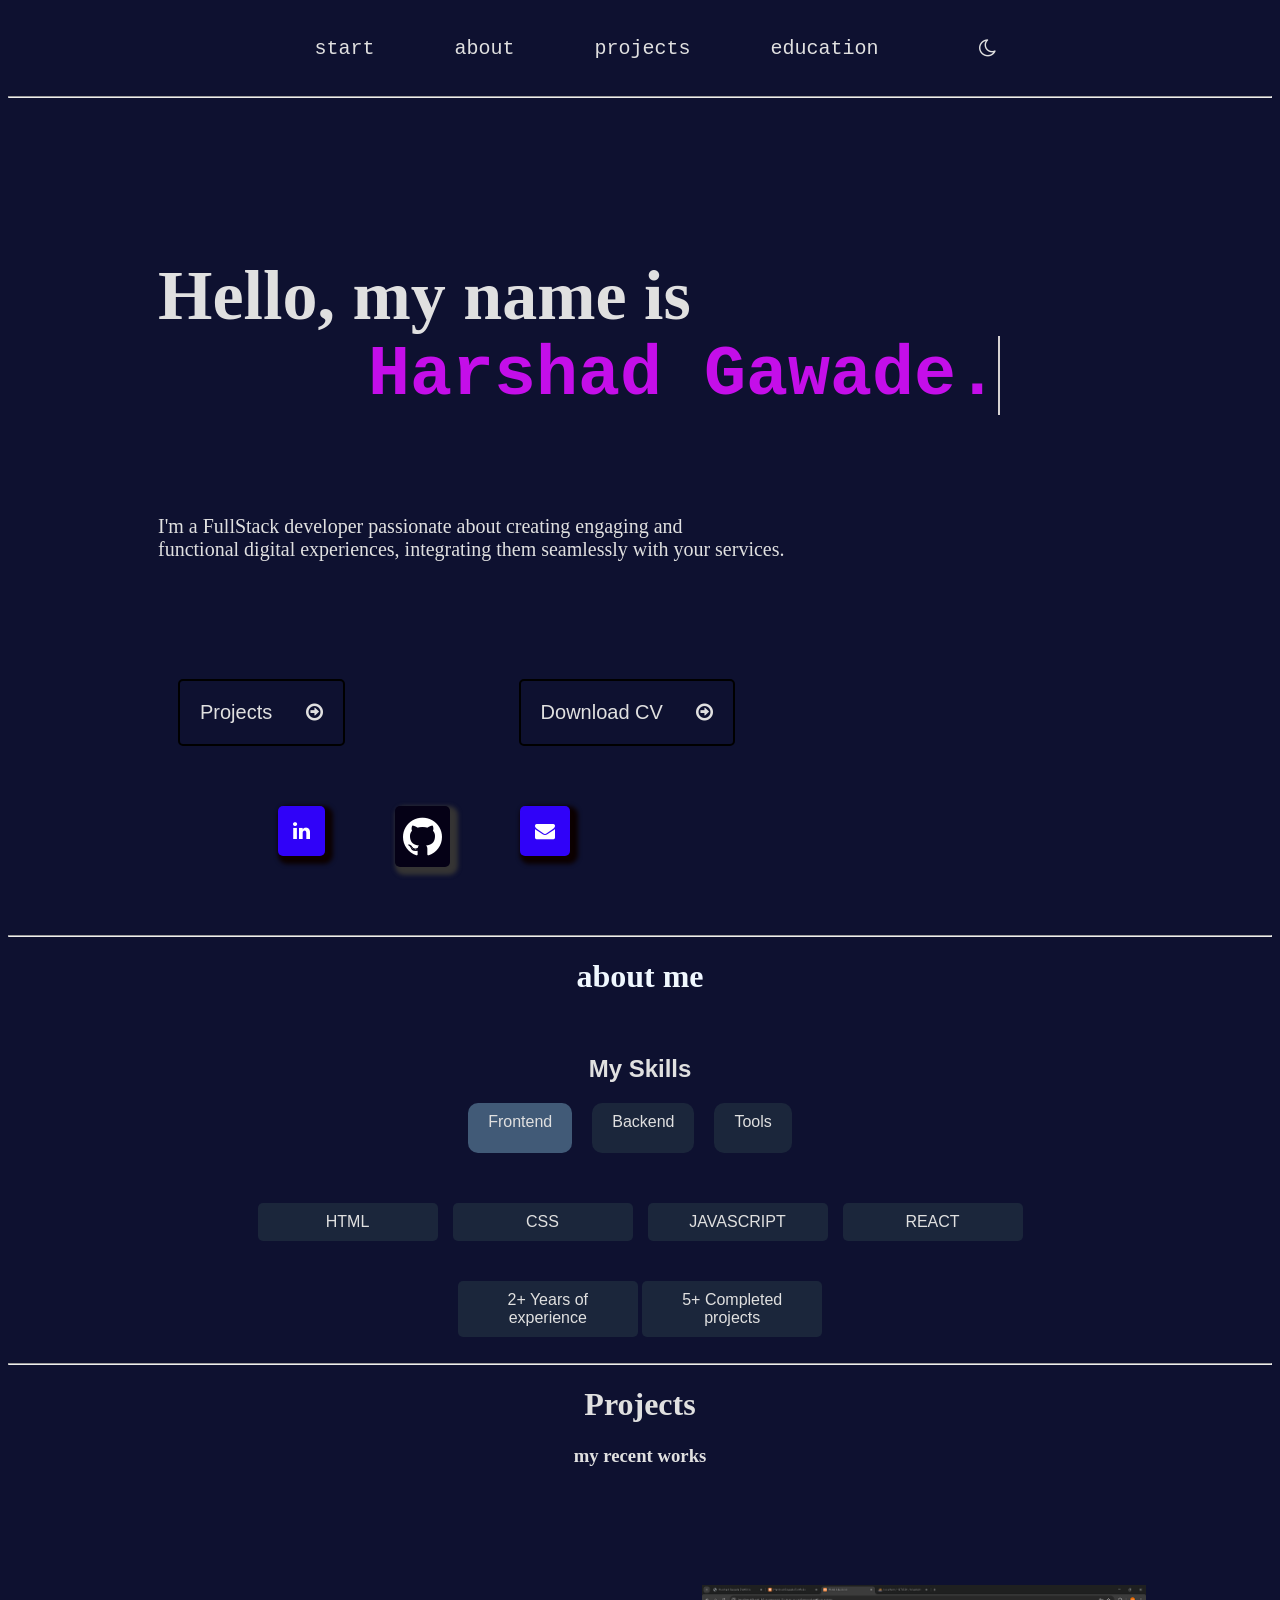
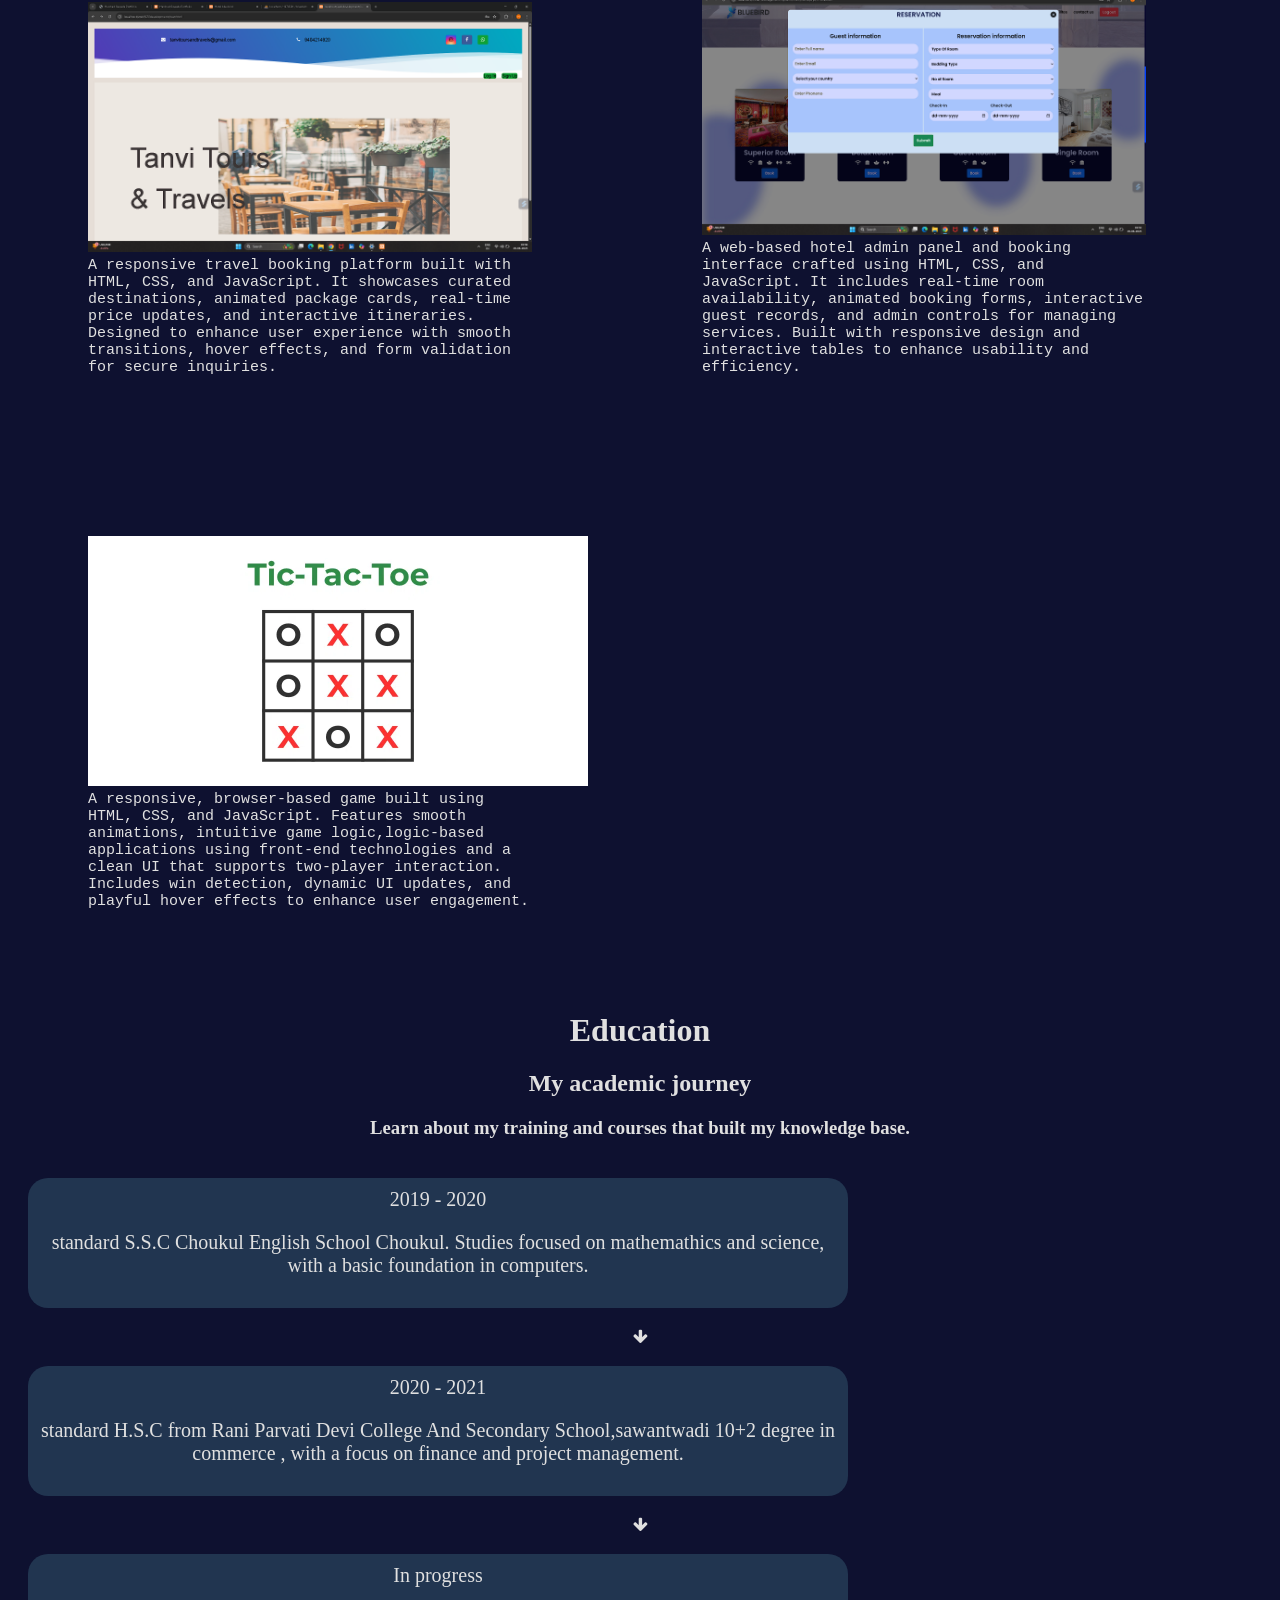
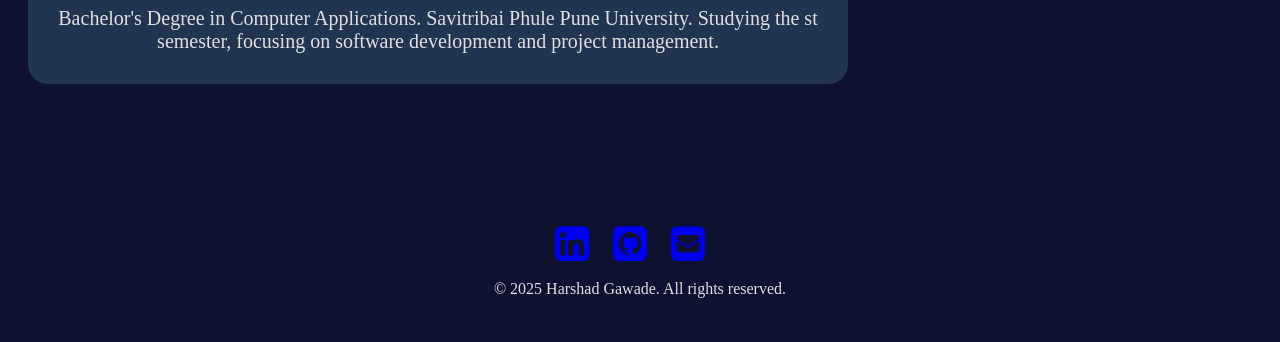
==== index.html @ f227c3db "Update and rename PORT.HTML to index.html" ====
<!DOCTYPE html>
<html lang="en">
<head>
    <meta charset="UTF-8">
    <meta name="viewport" content="width=device-width, initial-scale=1.0">
<link rel="stylesheet" href="PORT.CSS">
<script src="port.js"></script>
<link rel="stylesheet" href="https://maxcdn.bootstrapcdn.com/font-awesome/4.7.0/css/font-awesome.min.css">
<link rel="icon" type="C:\xampp\htdocs\web tech\fevicon.io" sizes="32x32" href="fevicon.io/favicon-32x32.png">
<link rel="icon" type="C:\xampp\htdocs\web tech\fevicon.io" sizes="16x16" href="fevicon.io/favicon-16x16.png">

    <title>Harshad Gawade Portfolio</title>
</head>
<body>
<div class="view">
<div class="block">

<header>
    <input type="button" t name="start" placeholder="start" value="start">
    <input type="button" name="about" placeholder="about" value="about" type="button" class="scroll-btn" value="go to section" onclick="scrollToDiv()">
    <input type="button" name="projects" placeholder="projects" value="projects" class="scroll-btn" onclick="scrollToprojects()">
    <input type="button" name="education" placeholder="education" value="education" value="go to section"class="scroll-btn" onclick="scrollToeducation()">
  <style>
    :root {
      --bg-color: #0e1130;
      --text-color: #e0e0e0;
      --reverse-text-color:#fff;
      --hcolor:#0e1130;
    }

    body {
      background-color: var(--bg-color);
      color: var(--text-color);
      transition: background-color 0.3s, color 0.3s;
    }

    .light-theme {
      
 --bg-color: white;
      --text-color:#daa520;
      --inverse-text-color:0e1130;
    }
  </style>
</head>
<body>
  <button id="theme-toggle" style="background: var(--hcolor);
color: var(--inverse-text-color);border: none;font-size: 20px;padding: 10px;margin-left: 50px;cursor: pointer;"><i class="fa fa-moon-o" aria-hidden="true" ></i></button>

  <script>
    const toggleBtn = document.getElementById('theme-toggle');
    toggleBtn.addEventListener('click', () => {
      document.body.classList.toggle('light-theme');
    });
  </script>
</body>
</html>
</header>
<hr>
<div class="main">
<div  class="start">
<a1>Hello, my name is</a1> <br><a2 class="typewriter">&nbsp; &nbsp; &nbsp;Harshad Gawade......!</a2>                                                                 
I'm a FullStack developer passionate about creating engaging and <br>functional digital experiences, integrating them seamlessly with your services.</div>

</div><br>
<a href="#projects"><button type="btn" >Projects  &nbsp; &nbsp; &nbsp;<i class="fa fa-arrow-circle-o-right" aria-hidden="true"></i></button></a>
<a href="RESUME/HARSHAD GAWADE.pdf"><button type="btn">Download CV &nbsp; &nbsp; &nbsp;<i class="fa fa-arrow-circle-o-right" aria-hidden="true"></i></button></a>
<br>
<div class="social">
<a href="https://www.linkedin.com/in/harshad-gawade-874a87252?lipi=urn%3Ali%3Apage%3Ad_flagship3_profile_view_base_contact_details%3BcOl9TOUuR3ODRPa0peTUXQ%3D%3D"><i class="fa fa-linkedin" aria-hidden="true"></i></a>
<a href="https://github.com/harshu0316/hotel-management-system.git"><i class="fa fa-github" aria-hidden="true"></i></a>

<a href="mailto:harshadgawade997@gmail.com"><i class="fa fa-envelope" aria-hidden="true"></i></a>
</div>
</div>
</div>
<hr>
<h1 class="about" id="targetDiv" style="text-align:center; color: aliceblue;">about me</h1>
<div class="block">
   <body1>

  <h2>My Skills</h2>
<div class="table">
  <div class="tabs">
    <div class="tab active" onclick="switchTab('frontend')">Frontend</div>
    <div class="tab" onclick="switchTab('backend')">Backend</div>
    <div class="tab" onclick="switchTab('tools')">Tools</div>
  </div>

  <div id="frontend" class="content active">
    <div class="skills-grid">
      <div class="skill-box">HTML</div>
      <div class="skill-box">CSS</div>
      <div class="skill-box">JAVASCRIPT</div>
      <div class="skill-box">REACT</div>
    </div>
    <div class="info-box">2+ Years of experience</div>
    <div class="info-box">5+ Completed projects</div>
  </div>
  <div id="backend" class="content">
    <div class="skills-grid">
      <div class="skill-box">PHP</div>
      <div class="skill-box">PYTHON</div>
      <div class="skill-box">C++</div>
      <div class="skill-box">JAVA</div>
    </div>
    <div class="info-box">3+ Years of experience</div>
    <div class="info-box">10+ Completed projects</div>
  </div>

  <div id="tools" class="content">
    <div class="skills-grid">
      <div class="skill-box">GitHub</div>
      <div class="skill-box">BOOTSTRAP</div>
      <div class="skill-box">VS CODE</div>
      <div class="skill-box">Jenkins</div>
    </div>
    <div class="info-box">4+ Years of experience</div>
    <div class="info-box">15+ Completed projects</div>
  </div>
  </div>
</div>
</body1><hr>
<h1 class="about" id="projects" style="text-align: center; --color:var(--text-color);">Projects</h1>

<div class="block">

<h3 style="--color:var(--text-color): 'Franklin Gothic Medium', 'Arial Narrow', Arial, sans-serif;text-align: center;">my recent works</h3>
<div class="contain1">
<img src="images/project1.png" alt="" style="height: 250px;">A responsive travel booking platform built with HTML, CSS, and JavaScript. It showcases curated destinations, animated package cards, real-time price updates, and interactive itineraries. Designed to enhance user experience with smooth transitions, hover effects, and form validation for secure inquiries.
</div>
<div class="contain2">
<img src="images/project2.png" alt="" style="height: 250px;justify-content: center;margin-top: 20px;">
 A web-based hotel admin panel and booking interface crafted using HTML, CSS, and JavaScript. It includes real-time room availability, animated booking forms, interactive guest records, and admin controls for managing services. Built with responsive design and interactive tables to enhance usability and efficiency.
</div>
<div class="contain3">
<img src="images/project3.png" alt="" style="height: 250px;">A responsive, browser-based game built using HTML, CSS, and JavaScript. Features smooth animations, intuitive game logic,logic-based applications using front-end technologies and a clean UI that supports two-player interaction. Includes win detection, dynamic UI updates, and playful hover effects to enhance user engagement.
</div>
</div>
</div>
<div class="block">
<div class="edu">
<h1 class="about" style="text-align: center;--color:var(--text-color) ">Education</h1>
<h2>My academic journey</h2>
<h3>Learn about my training and courses that built my knowledge base.</h3>
</div>
</div>
<div class="block">
<div class="maincon">
<div class="container">
2019 - 2020 <br>
<P></P>
standard  S.S.C
Choukul English School Choukul.

Studies focused on mathemathics and science, with a basic foundation in computers.
</div>
<i class="fa fa-arrow-down" style="--color:var(--text-color);" aria-hidden="true"></i><div class="block">
<div class="container">
2020 - 2021 <br>
<P></P>
standard H.S.C
from Rani Parvati Devi College And Secondary School,sawantwadi

10+2 degree in commerce , with a focus on finance and project management.
</div>
</div>
<i class="fa fa-arrow-down" style="--color:var(--text-color)" aria-hidden="true"></i><div class="block">

<div class="block">
<div class="container" id="education">
In progress <br>
<P></P>
Bachelor's Degree in Computer Applications. 
Savitribai Phule Pune University.
Studying the st semester, focusing on software development and project management.
</div>
</div>
</div>
<footer>
<a href="https://www.linkedin.com/in/harshad-gawade-874a87252?lipi=urn%3Ali%3Apage%3Ad_flagship3_profile_view_base_contact_details%3BcOl9TOUuR3ODRPa0peTUXQ%3D%3D">
 <i class="fa fa-linkedin-square" aria-hidden="true" style="font-size: 40px; margin-right: 20px;"></i></a>
<a href="https://github.com/harshu0316/hotel-management-system.git"></i>
 <i class="fa fa-github-square" aria-hidden="true" style="font-size: 40px; margin-right: 20px;"></i></a>
<a href="mailto:harshadgawade997@gmail.com">
 <i class="fa fa-envelope-square" aria-hidden="true"style="font-size: 40px; margin-right: 20px;"></i></a>
<p></p>
© 2025 Harshad Gawade. All rights reserved.


</footer>
</body>
</html>
</html>
---- PORT.CSS ----
body {
      background-color: var(--bg-color);
      color: var(--text-color);
      transition: background-color 0.1s, color 0.1s;
    }

   
body{
background: #0e1130;
width: auto;
}
header{
text-align: center;
height: 80px;
margin-top: 0px;
display: flex;
justify-content: center;
align-items: center;

}
input[type="button"]{
font-size: 20px;
border: none;
background: var(--bg-color);
color: var(--inverse-text-color);
cursor: pointer;
padding: 10px;
gap: 10px;
font-family: monospace;
padding-left: 40px;
padding-right: 40px;
outline: #735ae2;
}
input[type="button"]:hover{
opacity: 0.7;
background-color: #735ae2; 
  transition: border-radius 0.1s ease-in-out; 
  border-radius: 10px;
transform: scale(1.1);

 }
@import url('https://fonts.cdnfonts.com/css/gyahegi');

a1{
font-size: 70px;
color: var(--text-color);
font-weight: 600;
font-family: 'gyahegi','sans serif';
}
a2
{
margin-bottom:100px;
font-size: 70px;
color: rgb(196, 14, 233);
font-weight: 600;
display: flex;
font-style:gyahegi;
}
.start{
margin-top: 150px;
margin-left: 150px;
font-size: 20px;
color: var(--text-color);
display: inline-block;
}
.image{
display: flexbox;
display: inline-block;
padding-left: 440px;
mix-blend-mode: darken;

}
.Main{
text-align: center;
justify-content: flex-start;
}
button[type="btn"]{
background: var(--bg-color);
color: var(--text-color);
font-size: 20px;
border-style: double;
border-radius: 5px;
padding: 20px;
display: inline-block;
margin-left: 170px;
margin-top: 100px;
cursor: pointer;
}
button[type="btn"]:hover{
opacity: 0.8;
background-color: #213550; 
  transition: border-radius 0.1s ease-in-out; 
  border-radius: 10px;
transform: scale(1.1);
}
i.fa.fa-linkedin{
font-size: 20px;
color: #fff;;
background: #3002f8;
padding: 15px;
border-radius: 5px;
display: inline-block;
margin: 60px;
margin-left: 270px;
box-shadow: #0c0000 4px 4px 4px  4px;

}
i.fa.fa-github{
font-size: 45px;
color: #fff;;
background: #050116;
padding: 8px;
border-radius: 5px;
margin: 60px;
margin-left: 10px;
box-shadow: #353434 4px 4px 4px  4px;

}
i.fa.fa-envelope{
font-size: 20px;
color: #fff;;
background: #3002f8;
padding: 15px;
border-radius: 5px;
margin: 60px;
margin-left: 10px;
box-shadow: #0c0000 4px 4px 4px  4px;
}

@keyframes appear{
from{
opacity: 0;
scale: 0.3;}
to{
opacity: 0.5;
scale:1;
}
}
.block{
animation: appear linear;
animation-timeline: view();
animation-range: entry 0 cover 17%;

}



body1 {
color: var(--text-color);
      font-family: 'Segoe UI', sans-serif;
      padding: 20px;
      text-align: center;
      justify-content: center;
    }
.tabs {
      display: flex;
      justify-content: center;
      margin-bottom: 20px;
      margin-left: 00px;
      border-radius: 10px;
      height: 50px;
      text-align: center;
    }
.tab {
      background-color: #1b263b;
      padding: 10px 20px;
      border-radius: 10px;  
      cursor: pointer;
      margin-right: 20px;
    }
.tab.active {
      background-color: #415a77; 
    }
    .content {
      display: none;
    }
    .content.active {
      display: block;
    }
.skills-grid {
      display: flex;
      justify-content: center;
      gap: 15px;
      flex-wrap: wrap;
      margin-bottom: 10px;
    }
.skill-box, .info-box {
      background-color: #1b263b;
      padding: 10px 15px;
      border-radius: 5px;
      width: 150px;
      display: inline-block;
      margin-top: 30px;
    }
.contain1{
height: auto;
width: 450px;
color: var(--text-color);
margin: 80px;
justify-content: center;
display: inline-block;
font-family: monospace;
font-size: 15px;
}
.contain2{
height: 250;
width: 450px;
color: var(--text-color);
border: 1px;
display:inline-block;
margin: 80px;
justify-content: center;
font-family: monospace;
font-size: 15px;
}
.contain3{
height: 250;
width: 450px;
color: var(--text-color);
border: 1px;
display:inline-block;
margin: 80px;
justify-content: center;
font-family: monospace;
font-size: 15px;
}
.social{
display: flex;
align-items: flex-start;
justify-content: left;
}
.table{
align-items: center;
justify-content: center;
text-align: center;
}
.edu{
color: var(--text-color);
text-align: center;
}
.container{
height: 110px;
font-size: 20px;
color: var(--text-color);
width: 800px;
text-align: center;
background: #213550;
border: #353434;
padding:10px;
margin: 20px;
align-items: center;
border-radius: 20px;
}
.maincon{
align-content: center;
justify-items:center;
text-align: center;
}
footer{
color: var(--text-color);
margin-top: 100px;
padding: 20px;
display: inline-block;
}
.typewriter {
      font-family: monospace;
      white-space: nowrap;
      overflow: hidden;
      border-right: 2px solid rgb(214, 210, 210);
      width: 0;
      animation: typing 3s steps(20, end) forwards, blink 0.7s step-end infinite;
    }

    @keyframes typing {
      from { width: 0 }
      to { width: 20ch }
    }

    @keyframes blink {
      50% { border-color: transparent }
    }
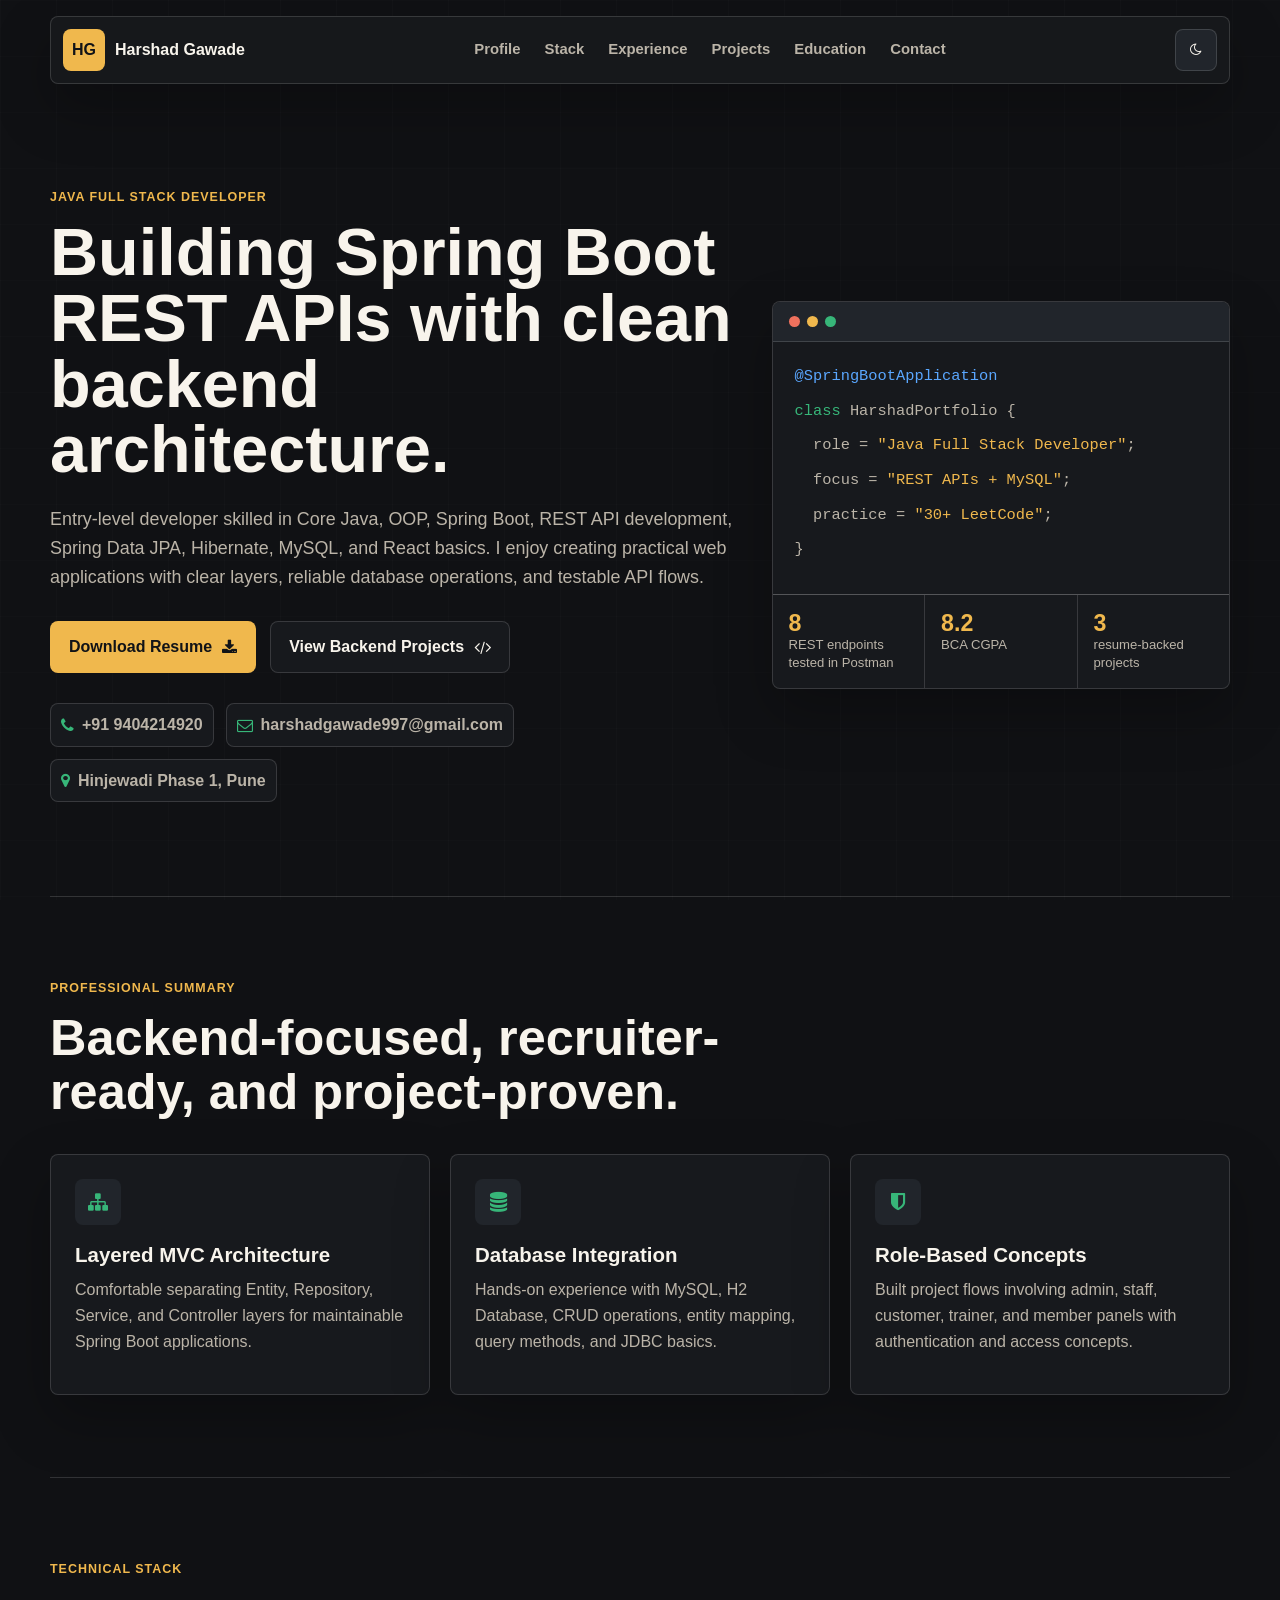
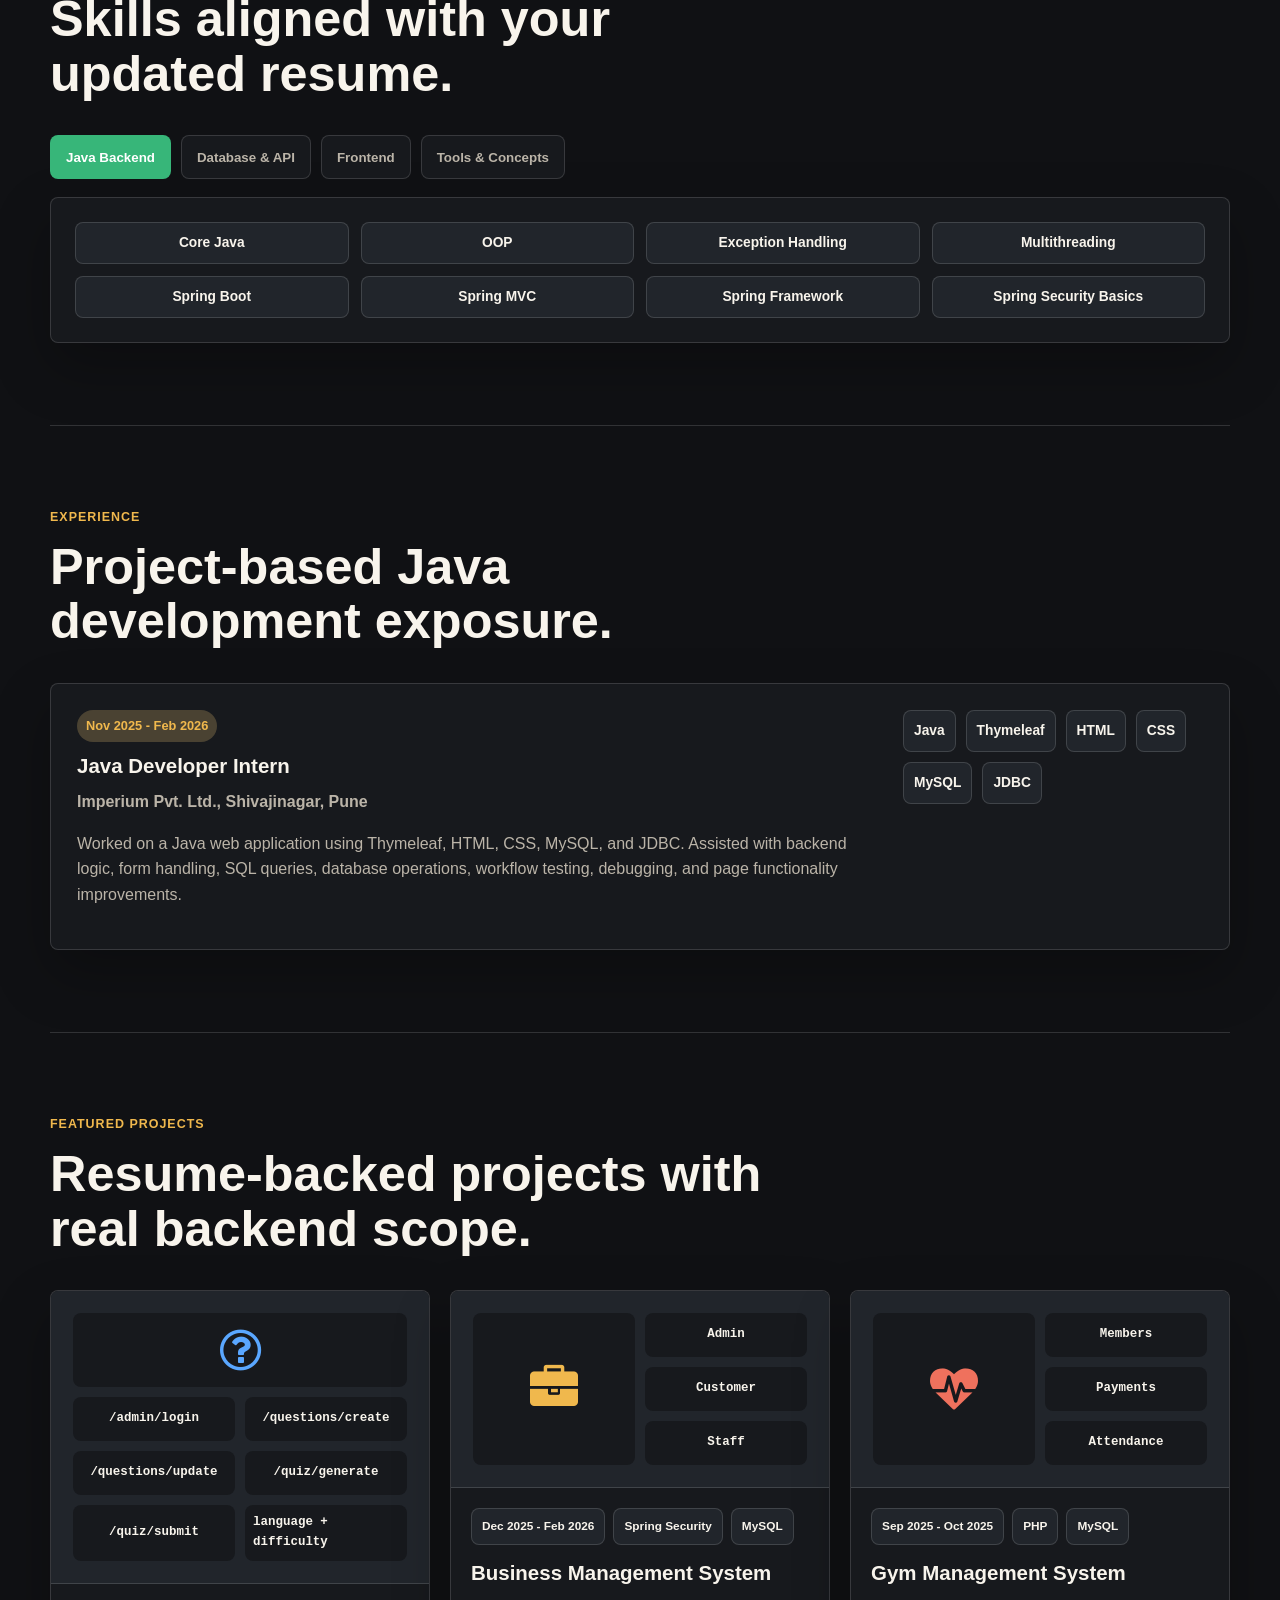
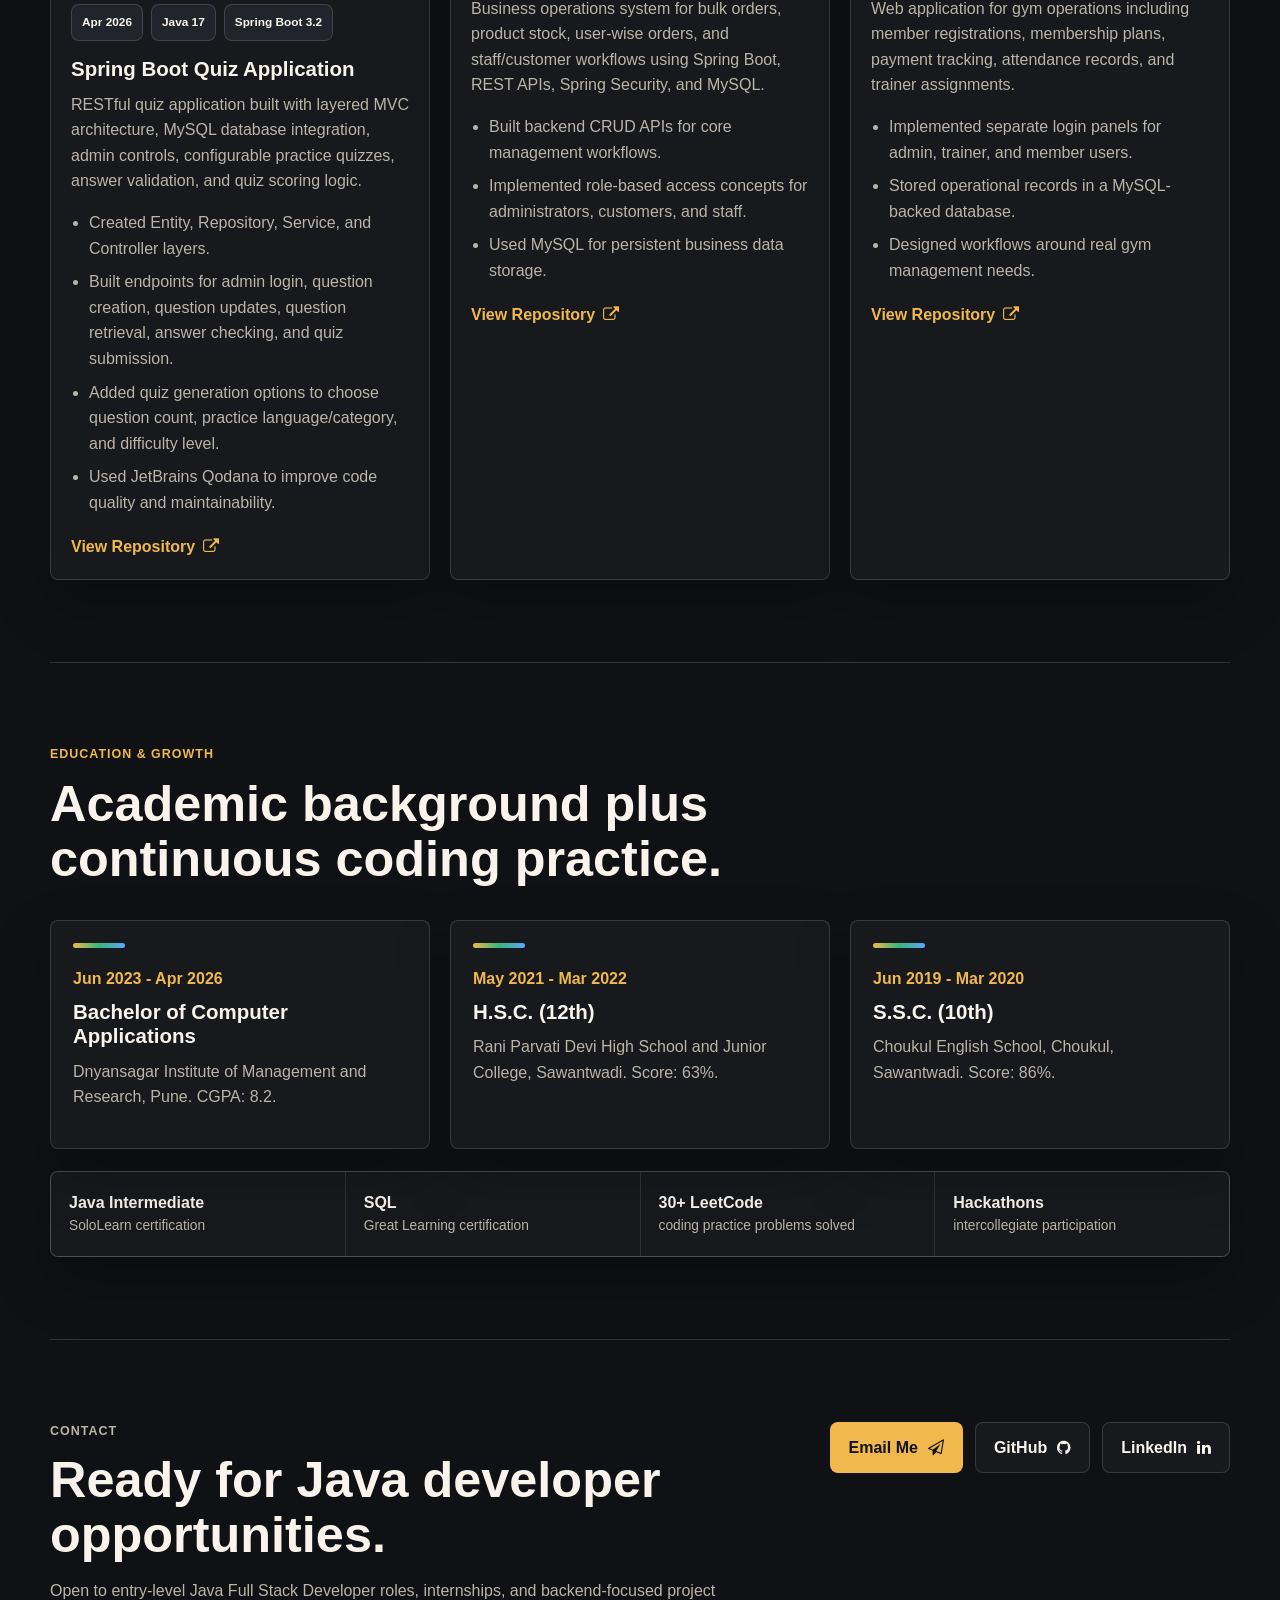
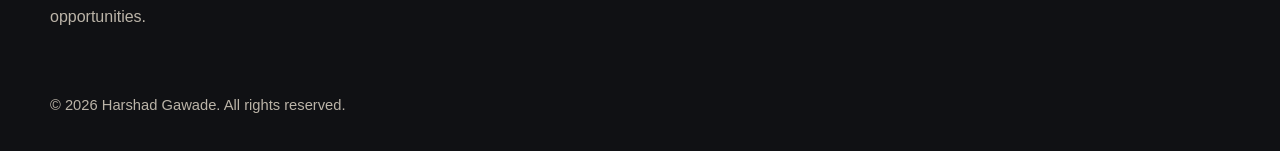
==== commit 2c7719b5: "updated port" ====
--- a/index.html
+++ b/index.html
@@ -1,199 +1,391 @@
-<!DOCTYPE html>
-<html lang="en">
-<head>
-    <meta charset="UTF-8">
-    <meta name="viewport" content="width=device-width, initial-scale=1.0">
-<link rel="stylesheet" href="PORT.CSS">
-<script src="port.js"></script>
-<link rel="stylesheet" href="https://maxcdn.bootstrapcdn.com/font-awesome/4.7.0/css/font-awesome.min.css">
-<link rel="icon" type="C:\xampp\htdocs\web tech\fevicon.io" sizes="32x32" href="fevicon.io/favicon-32x32.png">
-<link rel="icon" type="C:\xampp\htdocs\web tech\fevicon.io" sizes="16x16" href="fevicon.io/favicon-16x16.png">
-
-    <title>Harshad Gawade Portfolio</title>
-</head>
-<body>
-<div class="view">
-<div class="block">
-
-<header>
-    <input type="button" t name="start" placeholder="start" value="start">
-    <input type="button" name="about" placeholder="about" value="about" type="button" class="scroll-btn" value="go to section" onclick="scrollToDiv()">
-    <input type="button" name="projects" placeholder="projects" value="projects" class="scroll-btn" onclick="scrollToprojects()">
-    <input type="button" name="education" placeholder="education" value="education" value="go to section"class="scroll-btn" onclick="scrollToeducation()">
-  <style>
-    :root {
-      --bg-color: #0e1130;
-      --text-color: #e0e0e0;
-      --reverse-text-color:#fff;
-      --hcolor:#0e1130;
-    }
-
-    body {
-      background-color: var(--bg-color);
-      color: var(--text-color);
-      transition: background-color 0.3s, color 0.3s;
-    }
-
-    .light-theme {
-      
- --bg-color: white;
-      --text-color:#daa520;
-      --inverse-text-color:0e1130;
-    }
-  </style>
-</head>
-<body>
-  <button id="theme-toggle" style="background: var(--hcolor);
-color: var(--inverse-text-color);border: none;font-size: 20px;padding: 10px;margin-left: 50px;cursor: pointer;"><i class="fa fa-moon-o" aria-hidden="true" ></i></button>
-
-  <script>
-    const toggleBtn = document.getElementById('theme-toggle');
-    toggleBtn.addEventListener('click', () => {
-      document.body.classList.toggle('light-theme');
-    });
-  </script>
-</body>
-</html>
-</header>
-<hr>
-<div class="main">
-<div  class="start">
-<a1>Hello, my name is</a1> <br><a2 class="typewriter">&nbsp; &nbsp; &nbsp;Harshad Gawade......!</a2>                                                                 
-I'm a FullStack developer passionate about creating engaging and <br>functional digital experiences, integrating them seamlessly with your services.</div>
-
-</div><br>
-<a href="#projects"><button type="btn" >Projects  &nbsp; &nbsp; &nbsp;<i class="fa fa-arrow-circle-o-right" aria-hidden="true"></i></button></a>
-<a href="RESUME/HARSHAD GAWADE.pdf"><button type="btn">Download CV &nbsp; &nbsp; &nbsp;<i class="fa fa-arrow-circle-o-right" aria-hidden="true"></i></button></a>
-<br>
-<div class="social">
-<a href="https://www.linkedin.com/in/harshad-gawade-874a87252?lipi=urn%3Ali%3Apage%3Ad_flagship3_profile_view_base_contact_details%3BcOl9TOUuR3ODRPa0peTUXQ%3D%3D"><i class="fa fa-linkedin" aria-hidden="true"></i></a>
-<a href="https://github.com/harshu0316/hotel-management-system.git"><i class="fa fa-github" aria-hidden="true"></i></a>
-
-<a href="mailto:harshadgawade997@gmail.com"><i class="fa fa-envelope" aria-hidden="true"></i></a>
-</div>
-</div>
-</div>
-<hr>
-<h1 class="about" id="targetDiv" style="text-align:center; color: aliceblue;">about me</h1>
-<div class="block">
-   <body1>
-
-  <h2>My Skills</h2>
-<div class="table">
-  <div class="tabs">
-    <div class="tab active" onclick="switchTab('frontend')">Frontend</div>
-    <div class="tab" onclick="switchTab('backend')">Backend</div>
-    <div class="tab" onclick="switchTab('tools')">Tools</div>
-  </div>
-
-  <div id="frontend" class="content active">
-    <div class="skills-grid">
-      <div class="skill-box">HTML</div>
-      <div class="skill-box">CSS</div>
-      <div class="skill-box">JAVASCRIPT</div>
-      <div class="skill-box">REACT</div>
-    </div>
-    <div class="info-box">2+ Years of experience</div>
-    <div class="info-box">5+ Completed projects</div>
-  </div>
-  <div id="backend" class="content">
-    <div class="skills-grid">
-      <div class="skill-box">PHP</div>
-      <div class="skill-box">PYTHON</div>
-      <div class="skill-box">C++</div>
-      <div class="skill-box">JAVA</div>
-    </div>
-    <div class="info-box">3+ Years of experience</div>
-    <div class="info-box">10+ Completed projects</div>
-  </div>
-
-  <div id="tools" class="content">
-    <div class="skills-grid">
-      <div class="skill-box">GitHub</div>
-      <div class="skill-box">BOOTSTRAP</div>
-      <div class="skill-box">VS CODE</div>
-      <div class="skill-box">Jenkins</div>
-    </div>
-    <div class="info-box">4+ Years of experience</div>
-    <div class="info-box">15+ Completed projects</div>
-  </div>
-  </div>
-</div>
-</body1><hr>
-<h1 class="about" id="projects" style="text-align: center; --color:var(--text-color);">Projects</h1>
-
-<div class="block">
-
-<h3 style="--color:var(--text-color): 'Franklin Gothic Medium', 'Arial Narrow', Arial, sans-serif;text-align: center;">my recent works</h3>
-<div class="contain1">
-<img src="images/project1.png" alt="" style="height: 250px;">A responsive travel booking platform built with HTML, CSS, and JavaScript. It showcases curated destinations, animated package cards, real-time price updates, and interactive itineraries. Designed to enhance user experience with smooth transitions, hover effects, and form validation for secure inquiries.
-</div>
-<div class="contain2">
-<img src="images/project2.png" alt="" style="height: 250px;justify-content: center;margin-top: 20px;">
- A web-based hotel admin panel and booking interface crafted using HTML, CSS, and JavaScript. It includes real-time room availability, animated booking forms, interactive guest records, and admin controls for managing services. Built with responsive design and interactive tables to enhance usability and efficiency.
-</div>
-<div class="contain3">
-<img src="images/project3.png" alt="" style="height: 250px;">A responsive, browser-based game built using HTML, CSS, and JavaScript. Features smooth animations, intuitive game logic,logic-based applications using front-end technologies and a clean UI that supports two-player interaction. Includes win detection, dynamic UI updates, and playful hover effects to enhance user engagement.
-</div>
-</div>
-</div>
-<div class="block">
-<div class="edu">
-<h1 class="about" style="text-align: center;--color:var(--text-color) ">Education</h1>
-<h2>My academic journey</h2>
-<h3>Learn about my training and courses that built my knowledge base.</h3>
-</div>
-</div>
-<div class="block">
-<div class="maincon">
-<div class="container">
-2019 - 2020 <br>
-<P></P>
-standard  S.S.C
-Choukul English School Choukul.
-
-Studies focused on mathemathics and science, with a basic foundation in computers.
-</div>
-<i class="fa fa-arrow-down" style="--color:var(--text-color);" aria-hidden="true"></i><div class="block">
-<div class="container">
-2020 - 2021 <br>
-<P></P>
-standard H.S.C
-from Rani Parvati Devi College And Secondary School,sawantwadi
-
-10+2 degree in commerce , with a focus on finance and project management.
-</div>
-</div>
-<i class="fa fa-arrow-down" style="--color:var(--text-color)" aria-hidden="true"></i><div class="block">
-
-<div class="block">
-<div class="container" id="education">
-In progress <br>
-<P></P>
-Bachelor's Degree in Computer Applications. 
-Savitribai Phule Pune University.
-Studying the st semester, focusing on software development and project management.
-</div>
-</div>
-</div>
-<footer>
-<a href="https://www.linkedin.com/in/harshad-gawade-874a87252?lipi=urn%3Ali%3Apage%3Ad_flagship3_profile_view_base_contact_details%3BcOl9TOUuR3ODRPa0peTUXQ%3D%3D">
- <i class="fa fa-linkedin-square" aria-hidden="true" style="font-size: 40px; margin-right: 20px;"></i></a>
-<a href="https://github.com/harshu0316/hotel-management-system.git"></i>
- <i class="fa fa-github-square" aria-hidden="true" style="font-size: 40px; margin-right: 20px;"></i></a>
-<a href="mailto:harshadgawade997@gmail.com">
- <i class="fa fa-envelope-square" aria-hidden="true"style="font-size: 40px; margin-right: 20px;"></i></a>
-<p></p>
-© 2025 Harshad Gawade. All rights reserved.
-
-
-</footer>
-</body>
-</html>
-</html>
-
-
-
-
-
-
+<!DOCTYPE html>
+<html lang="en">
+<head>
+  <meta charset="UTF-8">
+  <meta name="viewport" content="width=device-width, initial-scale=1.0">
+  <meta name="description" content="Portfolio of Harshad Gawade, an entry-level Java Full Stack Developer skilled in Spring Boot, REST APIs, JPA, Hibernate, MySQL, and React basics.">
+  <title>Harshad Gawade | Java Full Stack Developer</title>
+  <link rel="stylesheet" href="https://maxcdn.bootstrapcdn.com/font-awesome/4.7.0/css/font-awesome.min.css">
+  <link rel="icon" type="image/png" sizes="32x32" href="fevicon.io/favicon-32x32.png">
+  <link rel="icon" type="image/png" sizes="16x16" href="fevicon.io/favicon-16x16.png">
+  <link rel="stylesheet" href="PORT.CSS">
+  <script src="port.js" defer></script>
+</head>
+<body>
+  <header class="site-header">
+    <a class="brand" href="#home" aria-label="Harshad Gawade home">
+      <span class="brand-mark">HG</span>
+      <span>Harshad Gawade</span>
+    </a>
+
+    <nav class="nav-links" aria-label="Primary navigation">
+      <a href="#about">Profile</a>
+      <a href="#skills">Stack</a>
+      <a href="#experience">Experience</a>
+      <a href="#projects">Projects</a>
+      <a href="#education">Education</a>
+      <a href="#contact">Contact</a>
+    </nav>
+
+    <button class="theme-toggle" type="button" aria-label="Switch theme" aria-pressed="false">
+      <i class="fa fa-moon-o" aria-hidden="true"></i>
+    </button>
+  </header>
+
+  <main>
+    <section class="hero section-band" id="home">
+      <div class="hero-copy-block">
+        <p class="eyebrow">Java Full Stack Developer</p>
+        <h1>Building Spring Boot REST APIs with clean backend architecture.</h1>
+        <p class="hero-copy">
+          Entry-level developer skilled in Core Java, OOP, Spring Boot, REST API
+          development, Spring Data JPA, Hibernate, MySQL, and React basics. I enjoy
+          creating practical web applications with clear layers, reliable database
+          operations, and testable API flows.
+        </p>
+
+        <div class="hero-actions" aria-label="Primary actions">
+          <a class="btn btn-primary" href="Gawade_Harshad_Resume.pdf">
+            Download Resume
+            <i class="fa fa-download" aria-hidden="true"></i>
+          </a>
+          <a class="btn btn-secondary" href="#projects">
+            View Backend Projects
+            <i class="fa fa-code" aria-hidden="true"></i>
+          </a>
+        </div>
+
+        <div class="contact-row" aria-label="Quick contact">
+          <a href="tel:+919404214920"><i class="fa fa-phone" aria-hidden="true"></i> +91 9404214920</a>
+          <a href="mailto:harshadgawade997@gmail.com"><i class="fa fa-envelope-o" aria-hidden="true"></i> harshadgawade997@gmail.com</a>
+          <span><i class="fa fa-map-marker" aria-hidden="true"></i> Hinjewadi Phase 1, Pune</span>
+        </div>
+      </div>
+
+      <aside class="hero-snapshot" aria-label="Resume snapshot">
+        <div class="terminal-top">
+          <span></span>
+          <span></span>
+          <span></span>
+        </div>
+        <div class="code-window" aria-hidden="true">
+          <p><span class="token-blue">@SpringBootApplication</span></p>
+          <p><span class="token-green">class</span> HarshadPortfolio {</p>
+          <p>&nbsp;&nbsp;role = <span class="token-amber">"Java Full Stack Developer"</span>;</p>
+          <p>&nbsp;&nbsp;focus = <span class="token-amber">"REST APIs + MySQL"</span>;</p>
+          <p>&nbsp;&nbsp;practice = <span class="token-amber">"30+ LeetCode"</span>;</p>
+          <p>}</p>
+        </div>
+        <div class="snapshot-list">
+          <div>
+            <strong>8</strong>
+            <span>REST endpoints tested in Postman</span>
+          </div>
+          <div>
+            <strong>8.2</strong>
+            <span>BCA CGPA</span>
+          </div>
+          <div>
+            <strong>3</strong>
+            <span>resume-backed projects</span>
+          </div>
+        </div>
+      </aside>
+    </section>
+
+    <section class="section-band profile-section" id="about">
+      <div class="section-heading">
+        <p class="eyebrow">Professional Summary</p>
+        <h2>Backend-focused, recruiter-ready, and project-proven.</h2>
+      </div>
+
+      <div class="profile-grid">
+        <article class="focus-card">
+          <i class="fa fa-sitemap" aria-hidden="true"></i>
+          <h3>Layered MVC Architecture</h3>
+          <p>Comfortable separating Entity, Repository, Service, and Controller layers for maintainable Spring Boot applications.</p>
+        </article>
+        <article class="focus-card">
+          <i class="fa fa-database" aria-hidden="true"></i>
+          <h3>Database Integration</h3>
+          <p>Hands-on experience with MySQL, H2 Database, CRUD operations, entity mapping, query methods, and JDBC basics.</p>
+        </article>
+        <article class="focus-card">
+          <i class="fa fa-shield" aria-hidden="true"></i>
+          <h3>Role-Based Concepts</h3>
+          <p>Built project flows involving admin, staff, customer, trainer, and member panels with authentication and access concepts.</p>
+        </article>
+      </div>
+    </section>
+
+    <section class="section-band skills-section" id="skills">
+      <div class="section-heading">
+        <p class="eyebrow">Technical Stack</p>
+        <h2>Skills aligned with your updated resume.</h2>
+      </div>
+
+      <div class="tabs" role="tablist" aria-label="Skill categories">
+        <button class="tab active" type="button" role="tab" aria-selected="true" aria-controls="java-panel" id="java-tab" data-tab="java-panel">Java Backend</button>
+        <button class="tab" type="button" role="tab" aria-selected="false" aria-controls="database-panel" id="database-tab" data-tab="database-panel">Database & API</button>
+        <button class="tab" type="button" role="tab" aria-selected="false" aria-controls="frontend-panel" id="frontend-tab" data-tab="frontend-panel">Frontend</button>
+        <button class="tab" type="button" role="tab" aria-selected="false" aria-controls="tools-panel" id="tools-tab" data-tab="tools-panel">Tools & Concepts</button>
+      </div>
+
+      <div class="tab-panels">
+        <div class="tab-panel active" id="java-panel" role="tabpanel" aria-labelledby="java-tab">
+          <div class="skill-grid">
+            <span>Core Java</span>
+            <span>OOP</span>
+            <span>Exception Handling</span>
+            <span>Multithreading</span>
+            <span>Spring Boot</span>
+            <span>Spring MVC</span>
+            <span>Spring Framework</span>
+            <span>Spring Security Basics</span>
+          </div>
+        </div>
+
+        <div class="tab-panel" id="database-panel" role="tabpanel" aria-labelledby="database-tab" hidden>
+          <div class="skill-grid">
+            <span>REST APIs</span>
+            <span>Spring Data JPA</span>
+            <span>Hibernate</span>
+            <span>MySQL</span>
+            <span>H2 Database</span>
+            <span>CRUD Operations</span>
+            <span>Entity Mapping</span>
+            <span>SQL</span>
+          </div>
+        </div>
+
+        <div class="tab-panel" id="frontend-panel" role="tabpanel" aria-labelledby="frontend-tab" hidden>
+          <div class="skill-grid">
+            <span>HTML</span>
+            <span>CSS</span>
+            <span>JavaScript</span>
+            <span>React Basics</span>
+            <span>PHP</span>
+            <span>Thymeleaf</span>
+          </div>
+        </div>
+
+        <div class="tab-panel" id="tools-panel" role="tabpanel" aria-labelledby="tools-tab" hidden>
+          <div class="skill-grid">
+            <span>Maven</span>
+            <span>Lombok</span>
+            <span>Postman</span>
+            <span>Git/GitHub</span>
+            <span>IntelliJ IDEA</span>
+            <span>JDBC</span>
+            <span>Qodana</span>
+            <span>Microservices Concepts</span>
+          </div>
+        </div>
+      </div>
+    </section>
+
+    <section class="section-band experience-section" id="experience">
+      <div class="section-heading">
+        <p class="eyebrow">Experience</p>
+        <h2>Project-based Java development exposure.</h2>
+      </div>
+
+      <article class="experience-card">
+        <div class="experience-main">
+          <span class="date-pill">Nov 2025 - Feb 2026</span>
+          <h3>Java Developer Intern</h3>
+          <p class="company">Imperium Pvt. Ltd., Shivajinagar, Pune</p>
+          <p>
+            Worked on a Java web application using Thymeleaf, HTML, CSS, MySQL, and JDBC.
+            Assisted with backend logic, form handling, SQL queries, database operations,
+            workflow testing, debugging, and page functionality improvements.
+          </p>
+        </div>
+        <div class="experience-stack" aria-label="Internship tech stack">
+          <span>Java</span>
+          <span>Thymeleaf</span>
+          <span>HTML</span>
+          <span>CSS</span>
+          <span>MySQL</span>
+          <span>JDBC</span>
+        </div>
+      </article>
+    </section>
+
+    <section class="section-band projects-section" id="projects">
+      <div class="section-heading">
+        <p class="eyebrow">Featured Projects</p>
+        <h2>Resume-backed projects with real backend scope.</h2>
+      </div>
+
+      <div class="project-grid">
+        <article class="project-card">
+          <div class="project-visual quiz-visual" aria-hidden="true">
+            <i class="fa fa-question-circle-o"></i>
+            <span>/admin/login</span>
+            <span>/questions/create</span>
+            <span>/questions/update</span>
+            <span>/quiz/generate</span>
+            <span>/quiz/submit</span>
+            <span>language + difficulty</span>
+          </div>
+          <div class="project-body">
+            <div class="project-meta">
+              <span>Apr 2026</span>
+              <span>Java 17</span>
+              <span>Spring Boot 3.2</span>
+            </div>
+            <h3>Spring Boot Quiz Application</h3>
+            <p>
+              RESTful quiz application built with layered MVC architecture, MySQL database
+              integration, admin controls, configurable practice quizzes, answer validation,
+              and quiz scoring logic.
+            </p>
+            <ul>
+              <li>Created Entity, Repository, Service, and Controller layers.</li>
+              <li>Built endpoints for admin login, question creation, question updates, question retrieval, answer checking, and quiz submission.</li>
+              <li>Added quiz generation options to choose question count, practice language/category, and difficulty level.</li>
+              <li>Used JetBrains Qodana to improve code quality and maintainability.</li>
+            </ul>
+            <a class="project-link" href="https://github.com/harshu0316/BrainBuzz_QuizApp">
+              View Repository
+              <i class="fa fa-external-link" aria-hidden="true"></i>
+            </a>
+          </div>
+        </article>
+
+        <article class="project-card">
+          <div class="project-visual business-visual" aria-hidden="true">
+            <i class="fa fa-briefcase"></i>
+            <span>Admin</span>
+            <span>Customer</span>
+            <span>Staff</span>
+          </div>
+          <div class="project-body">
+            <div class="project-meta">
+              <span>Dec 2025 - Feb 2026</span>
+              <span>Spring Security</span>
+              <span>MySQL</span>
+            </div>
+            <h3>Business Management System</h3>
+            <p>
+              Business operations system for bulk orders, product stock, user-wise orders,
+              and staff/customer workflows using Spring Boot, REST APIs, Spring Security, and MySQL.
+            </p>
+            <ul>
+              <li>Built backend CRUD APIs for core management workflows.</li>
+              <li>Implemented role-based access concepts for administrators, customers, and staff.</li>
+              <li>Used MySQL for persistent business data storage.</li>
+            </ul>
+            <a class="project-link" href="https://github.com/harshu0316/Business_Management_Project-updated">
+              View Repository
+              <i class="fa fa-external-link" aria-hidden="true"></i>
+            </a>
+          </div>
+        </article>
+
+        <article class="project-card">
+          <div class="project-visual gym-visual" aria-hidden="true">
+            <i class="fa fa-heartbeat"></i>
+            <span>Members</span>
+            <span>Payments</span>
+            <span>Attendance</span>
+          </div>
+          <div class="project-body">
+            <div class="project-meta">
+              <span>Sep 2025 - Oct 2025</span>
+              <span>PHP</span>
+              <span>MySQL</span>
+            </div>
+            <h3>Gym Management System</h3>
+            <p>
+              Web application for gym operations including member registrations, membership
+              plans, payment tracking, attendance records, and trainer assignments.
+            </p>
+            <ul>
+              <li>Implemented separate login panels for admin, trainer, and member users.</li>
+              <li>Stored operational records in a MySQL-backed database.</li>
+              <li>Designed workflows around real gym management needs.</li>
+            </ul>
+            <a class="project-link" href="https://github.com/harshu0316/orca_gym-services">
+              View Repository
+              <i class="fa fa-external-link" aria-hidden="true"></i>
+            </a>
+          </div>
+        </article>
+      </div>
+    </section>
+
+    <section class="section-band education-section" id="education">
+      <div class="section-heading">
+        <p class="eyebrow">Education & Growth</p>
+        <h2>Academic background plus continuous coding practice.</h2>
+      </div>
+
+      <div class="education-grid">
+        <article class="timeline-item">
+          <span>Jun 2023 - Apr 2026</span>
+          <h3>Bachelor of Computer Applications</h3>
+          <p>Dnyansagar Institute of Management and Research, Pune. CGPA: 8.2.</p>
+        </article>
+
+        <article class="timeline-item">
+          <span>May 2021 - Mar 2022</span>
+          <h3>H.S.C. (12th)</h3>
+          <p>Rani Parvati Devi High School and Junior College, Sawantwadi. Score: 63%.</p>
+        </article>
+
+        <article class="timeline-item">
+          <span>Jun 2019 - Mar 2020</span>
+          <h3>S.S.C. (10th)</h3>
+          <p>Choukul English School, Choukul, Sawantwadi. Score: 86%.</p>
+        </article>
+      </div>
+
+      <div class="growth-strip">
+        <div>
+          <strong>Java Intermediate</strong>
+          <span>SoloLearn certification</span>
+        </div>
+        <div>
+          <strong>SQL</strong>
+          <span>Great Learning certification</span>
+        </div>
+        <div>
+          <strong>30+ LeetCode</strong>
+          <span>coding practice problems solved</span>
+        </div>
+        <div>
+          <strong>Hackathons</strong>
+          <span>intercollegiate participation</span>
+        </div>
+      </div>
+    </section>
+  </main>
+
+  <footer class="site-footer section-band" id="contact">
+    <div>
+      <p class="eyebrow">Contact</p>
+      <h2>Ready for Java developer opportunities.</h2>
+      <p>Open to entry-level Java Full Stack Developer roles, internships, and backend-focused project opportunities.</p>
+    </div>
+
+    <div class="footer-actions">
+      <a class="btn btn-primary" href="mailto:harshadgawade997@gmail.com">
+        Email Me
+        <i class="fa fa-paper-plane-o" aria-hidden="true"></i>
+      </a>
+      <a class="btn btn-secondary" href="https://github.com/harshu0316/">
+        GitHub
+        <i class="fa fa-github" aria-hidden="true"></i>
+      </a>
+      <a class="btn btn-secondary" href="https://www.linkedin.com/in/harshadgawade707">
+        LinkedIn
+        <i class="fa fa-linkedin" aria-hidden="true"></i>
+      </a>
+    </div>
+
+    <p class="copyright">&copy; <span id="current-year">2026</span> Harshad Gawade. All rights reserved.</p>
+  </footer>
+</body>
+</html>
--- a/PORT.CSS
+++ b/PORT.CSS
@@ -1,285 +1,763 @@
-
-
-    body {
-      background-color: var(--bg-color);
-      color: var(--text-color);
-      transition: background-color 0.1s, color 0.1s;
-    }
-
-   
-body{
-background: #0e1130;
-width: auto;
-}
-header{
-text-align: center;
-height: 80px;
-margin-top: 0px;
-display: flex;
-justify-content: center;
-align-items: center;
-
-}
-input[type="button"]{
-font-size: 20px;
-border: none;
-background: var(--bg-color);
-color: var(--inverse-text-color);
-cursor: pointer;
-padding: 10px;
-gap: 10px;
-font-family: monospace;
-padding-left: 40px;
-padding-right: 40px;
-outline: #735ae2;
-}
-input[type="button"]:hover{
-opacity: 0.7;
-background-color: #735ae2; 
-  transition: border-radius 0.1s ease-in-out; 
-  border-radius: 10px;
-transform: scale(1.1);
-
- }
-@import url('https://fonts.cdnfonts.com/css/gyahegi');
-
-a1{
-font-size: 70px;
-color: var(--text-color);
-font-weight: 600;
-font-family: 'gyahegi','sans serif';
-}
-a2
-{
-margin-bottom:100px;
-font-size: 70px;
-color: rgb(196, 14, 233);
-font-weight: 600;
-display: flex;
-font-style:gyahegi;
-}
-.start{
-margin-top: 150px;
-margin-left: 150px;
-font-size: 20px;
-color: var(--text-color);
-display: inline-block;
-}
-.image{
-display: flexbox;
-display: inline-block;
-padding-left: 440px;
-mix-blend-mode: darken;
-
-}
-.Main{
-text-align: center;
-justify-content: flex-start;
-}
-button[type="btn"]{
-background: var(--bg-color);
-color: var(--text-color);
-font-size: 20px;
-border-style: double;
-border-radius: 5px;
-padding: 20px;
-display: inline-block;
-margin-left: 170px;
-margin-top: 100px;
-cursor: pointer;
-}
-button[type="btn"]:hover{
-opacity: 0.8;
-background-color: #213550; 
-  transition: border-radius 0.1s ease-in-out; 
-  border-radius: 10px;
-transform: scale(1.1);
-}
-i.fa.fa-linkedin{
-font-size: 20px;
-color: #fff;;
-background: #3002f8;
-padding: 15px;
-border-radius: 5px;
-display: inline-block;
-margin: 60px;
-margin-left: 270px;
-box-shadow: #0c0000 4px 4px 4px  4px;
-
-}
-i.fa.fa-github{
-font-size: 45px;
-color: #fff;;
-background: #050116;
-padding: 8px;
-border-radius: 5px;
-margin: 60px;
-margin-left: 10px;
-box-shadow: #353434 4px 4px 4px  4px;
-
-}
-i.fa.fa-envelope{
-font-size: 20px;
-color: #fff;;
-background: #3002f8;
-padding: 15px;
-border-radius: 5px;
-margin: 60px;
-margin-left: 10px;
-box-shadow: #0c0000 4px 4px 4px  4px;
-}
-
-@keyframes appear{
-from{
-opacity: 0;
-scale: 0.3;}
-to{
-opacity: 0.5;
-scale:1;
-}
-}
-.block{
-animation: appear linear;
-animation-timeline: view();
-animation-range: entry 0 cover 17%;
-
-}
-
-
-
-body1 {
-color: var(--text-color);
-      font-family: 'Segoe UI', sans-serif;
-      padding: 20px;
-      text-align: center;
-      justify-content: center;
-    }
-.tabs {
-      display: flex;
-      justify-content: center;
-      margin-bottom: 20px;
-      margin-left: 00px;
-      border-radius: 10px;
-      height: 50px;
-      text-align: center;
-    }
-.tab {
-      background-color: #1b263b;
-      padding: 10px 20px;
-      border-radius: 10px;  
-      cursor: pointer;
-      margin-right: 20px;
-    }
-.tab.active {
-      background-color: #415a77; 
-    }
-    .content {
-      display: none;
-    }
-    .content.active {
-      display: block;
-    }
-.skills-grid {
-      display: flex;
-      justify-content: center;
-      gap: 15px;
-      flex-wrap: wrap;
-      margin-bottom: 10px;
-    }
-.skill-box, .info-box {
-      background-color: #1b263b;
-      padding: 10px 15px;
-      border-radius: 5px;
-      width: 150px;
-      display: inline-block;
-      margin-top: 30px;
-    }
-.contain1{
-height: auto;
-width: 450px;
-color: var(--text-color);
-margin: 80px;
-justify-content: center;
-display: inline-block;
-font-family: monospace;
-font-size: 15px;
-}
-.contain2{
-height: 250;
-width: 450px;
-color: var(--text-color);
-border: 1px;
-display:inline-block;
-margin: 80px;
-justify-content: center;
-font-family: monospace;
-font-size: 15px;
-}
-.contain3{
-height: 250;
-width: 450px;
-color: var(--text-color);
-border: 1px;
-display:inline-block;
-margin: 80px;
-justify-content: center;
-font-family: monospace;
-font-size: 15px;
-}
-.social{
-display: flex;
-align-items: flex-start;
-justify-content: left;
-}
-.table{
-align-items: center;
-justify-content: center;
-text-align: center;
-}
-.edu{
-color: var(--text-color);
-text-align: center;
-}
-.container{
-height: 110px;
-font-size: 20px;
-color: var(--text-color);
-width: 800px;
-text-align: center;
-background: #213550;
-border: #353434;
-padding:10px;
-margin: 20px;
-align-items: center;
-border-radius: 20px;
-}
-.maincon{
-align-content: center;
-justify-items:center;
-text-align: center;
-}
-footer{
-color: var(--text-color);
-margin-top: 100px;
-padding: 20px;
-display: inline-block;
-}
-.typewriter {
-      font-family: monospace;
-      white-space: nowrap;
-      overflow: hidden;
-      border-right: 2px solid rgb(214, 210, 210);
-      width: 0;
-      animation: typing 3s steps(20, end) forwards, blink 0.7s step-end infinite;
-    }
-
-    @keyframes typing {
-      from { width: 0 }
-      to { width: 20ch }
-    }
-
-    @keyframes blink {
-      50% { border-color: transparent }
-    }
-  
-  
+:root {
+  --bg: #101114;
+  --surface: #17191d;
+  --surface-strong: #21252b;
+  --text: #f8f4ec;
+  --muted: #bbb4a8;
+  --line: rgba(255, 255, 255, 0.14);
+  --accent: #f0b84d;
+  --green: #37b679;
+  --blue: #5aa7ff;
+  --coral: #ef715d;
+  --shadow: 0 24px 56px rgba(0, 0, 0, 0.26);
+  --radius: 8px;
+  --max-width: 1180px;
+}
+
+body.light-theme {
+  --bg: #f7f5ef;
+  --surface: #ffffff;
+  --surface-strong: #eeece5;
+  --text: #17191d;
+  --muted: #5c5b55;
+  --line: rgba(23, 25, 29, 0.14);
+  --accent: #b96b12;
+  --green: #087f57;
+  --blue: #1c65ba;
+  --coral: #ba493b;
+  --shadow: 0 22px 46px rgba(25, 25, 20, 0.12);
+}
+
+* {
+  box-sizing: border-box;
+}
+
+html {
+  scroll-behavior: smooth;
+}
+
+body {
+  margin: 0;
+  background: var(--bg);
+  color: var(--text);
+  font-family: "Segoe UI", Arial, sans-serif;
+  line-height: 1.6;
+  transition: background-color 0.2s ease, color 0.2s ease;
+}
+
+body::before {
+  content: "";
+  position: fixed;
+  inset: 0;
+  z-index: -1;
+  background:
+    linear-gradient(90deg, rgba(255, 255, 255, 0.045) 1px, transparent 1px),
+    linear-gradient(rgba(255, 255, 255, 0.035) 1px, transparent 1px);
+  background-size: 56px 56px;
+  opacity: 0.38;
+}
+
+a {
+  color: inherit;
+  text-decoration: none;
+}
+
+.site-header {
+  position: sticky;
+  top: 0;
+  z-index: 20;
+  display: flex;
+  align-items: center;
+  justify-content: space-between;
+  gap: 20px;
+  width: min(100% - 32px, var(--max-width));
+  margin: 16px auto 0;
+  padding: 12px;
+  border: 1px solid var(--line);
+  border-radius: var(--radius);
+  background: color-mix(in srgb, var(--surface) 92%, transparent);
+  box-shadow: var(--shadow);
+  backdrop-filter: blur(16px);
+}
+
+.brand,
+.nav-links,
+.hero-actions,
+.contact-row,
+.tabs,
+.project-meta,
+.footer-actions,
+.experience-stack,
+.growth-strip,
+.snapshot-list {
+  display: flex;
+  align-items: center;
+}
+
+.brand {
+  gap: 10px;
+  font-weight: 900;
+}
+
+.brand-mark {
+  display: grid;
+  place-items: center;
+  width: 42px;
+  height: 42px;
+  border-radius: var(--radius);
+  background: var(--accent);
+  color: #111317;
+  font-weight: 900;
+}
+
+.nav-links {
+  justify-content: center;
+  gap: 4px;
+  flex-wrap: wrap;
+}
+
+.nav-links a {
+  min-height: 40px;
+  padding: 8px 10px;
+  border-radius: var(--radius);
+  color: var(--muted);
+  font-size: 0.93rem;
+  font-weight: 800;
+}
+
+.nav-links a:hover,
+.nav-links a:focus-visible {
+  background: var(--surface-strong);
+  color: var(--text);
+}
+
+.theme-toggle {
+  display: grid;
+  place-items: center;
+  flex: 0 0 42px;
+  width: 42px;
+  height: 42px;
+  border: 1px solid var(--line);
+  border-radius: var(--radius);
+  background: var(--surface-strong);
+  color: var(--text);
+  cursor: pointer;
+}
+
+.section-band {
+  width: min(100% - 32px, var(--max-width));
+  margin: 0 auto;
+}
+
+.hero {
+  display: grid;
+  grid-template-columns: minmax(0, 1.08fr) minmax(330px, 0.72fr);
+  gap: 34px;
+  align-items: center;
+  min-height: calc(100vh - 88px);
+  padding: 56px 0 46px;
+}
+
+.eyebrow {
+  margin: 0 0 12px;
+  color: var(--accent);
+  font-size: 0.78rem;
+  font-weight: 900;
+  letter-spacing: 0.08em;
+  text-transform: uppercase;
+}
+
+h1,
+h2,
+h3,
+p {
+  margin-top: 0;
+}
+
+h1 {
+  max-width: 860px;
+  margin-bottom: 22px;
+  font-size: clamp(2.45rem, 5.2vw, 4.7rem);
+  line-height: 0.99;
+  letter-spacing: 0;
+}
+
+h2 {
+  margin-bottom: 16px;
+  font-size: clamp(2rem, 4vw, 3.15rem);
+  line-height: 1.08;
+  letter-spacing: 0;
+}
+
+h3 {
+  margin-bottom: 10px;
+  font-size: 1.28rem;
+  line-height: 1.2;
+}
+
+.hero-copy {
+  max-width: 780px;
+  color: var(--muted);
+  font-size: 1.12rem;
+}
+
+.hero-actions {
+  gap: 14px;
+  flex-wrap: wrap;
+  margin-top: 30px;
+}
+
+.btn {
+  display: inline-flex;
+  align-items: center;
+  justify-content: center;
+  gap: 10px;
+  min-height: 48px;
+  padding: 12px 18px;
+  border: 1px solid var(--line);
+  border-radius: var(--radius);
+  font-weight: 900;
+  transition: transform 0.2s ease, background-color 0.2s ease, color 0.2s ease;
+}
+
+.btn-primary {
+  border-color: transparent;
+  background: var(--accent);
+  color: #111317;
+}
+
+.btn-secondary {
+  background: var(--surface);
+  color: var(--text);
+}
+
+.btn:hover,
+.btn:focus-visible,
+.theme-toggle:hover,
+.theme-toggle:focus-visible,
+.tab:hover,
+.tab:focus-visible,
+.project-link:hover,
+.project-link:focus-visible {
+  transform: translateY(-2px);
+}
+
+.contact-row {
+  gap: 12px;
+  flex-wrap: wrap;
+  margin-top: 30px;
+  color: var(--muted);
+  font-weight: 700;
+}
+
+.contact-row a,
+.contact-row span {
+  display: inline-flex;
+  align-items: center;
+  gap: 8px;
+  min-height: 42px;
+  padding: 8px 10px;
+  border: 1px solid var(--line);
+  border-radius: var(--radius);
+  background: var(--surface);
+}
+
+.contact-row i {
+  color: var(--green);
+}
+
+.hero-snapshot {
+  overflow: hidden;
+  border: 1px solid var(--line);
+  border-radius: var(--radius);
+  background: var(--surface);
+  box-shadow: var(--shadow);
+}
+
+.terminal-top {
+  display: flex;
+  gap: 7px;
+  padding: 14px 16px;
+  border-bottom: 1px solid var(--line);
+  background: var(--surface-strong);
+}
+
+.terminal-top span {
+  width: 11px;
+  height: 11px;
+  border-radius: 50%;
+  background: var(--coral);
+}
+
+.terminal-top span:nth-child(2) {
+  background: var(--accent);
+}
+
+.terminal-top span:nth-child(3) {
+  background: var(--green);
+}
+
+.code-window {
+  padding: 22px;
+  font-family: Consolas, "Courier New", monospace;
+  font-size: 0.96rem;
+}
+
+.code-window p {
+  margin-bottom: 10px;
+  color: var(--muted);
+}
+
+.token-blue {
+  color: var(--blue);
+}
+
+.token-green {
+  color: var(--green);
+}
+
+.token-amber {
+  color: var(--accent);
+}
+
+.snapshot-list {
+  gap: 1px;
+  align-items: stretch;
+  border-top: 1px solid var(--line);
+  background: var(--line);
+}
+
+.snapshot-list div {
+  flex: 1;
+  padding: 16px;
+  background: var(--surface);
+}
+
+.snapshot-list strong,
+.snapshot-list span {
+  display: block;
+}
+
+.snapshot-list strong {
+  color: var(--accent);
+  font-size: 1.45rem;
+  line-height: 1.1;
+}
+
+.snapshot-list span {
+  color: var(--muted);
+  font-size: 0.82rem;
+  line-height: 1.35;
+}
+
+.profile-section,
+.skills-section,
+.experience-section,
+.projects-section,
+.education-section,
+.site-footer {
+  padding: 82px 0;
+  border-top: 1px solid var(--line);
+}
+
+.section-heading {
+  max-width: 760px;
+  margin-bottom: 34px;
+}
+
+.profile-grid,
+.project-grid,
+.education-grid {
+  display: grid;
+  gap: 20px;
+}
+
+.profile-grid {
+  grid-template-columns: repeat(3, minmax(0, 1fr));
+}
+
+.focus-card,
+.tab-panel,
+.experience-card,
+.project-card,
+.timeline-item,
+.growth-strip {
+  border: 1px solid var(--line);
+  border-radius: var(--radius);
+  background: var(--surface);
+  box-shadow: var(--shadow);
+}
+
+.focus-card {
+  padding: 24px;
+}
+
+.focus-card i {
+  display: grid;
+  place-items: center;
+  width: 46px;
+  height: 46px;
+  margin-bottom: 18px;
+  border-radius: var(--radius);
+  background: var(--surface-strong);
+  color: var(--green);
+  font-size: 1.25rem;
+}
+
+.focus-card p,
+.experience-card p,
+.project-card p,
+.project-card li,
+.timeline-item p,
+.growth-strip span,
+.site-footer p {
+  color: var(--muted);
+}
+
+.tabs {
+  gap: 10px;
+  flex-wrap: wrap;
+  margin-bottom: 18px;
+}
+
+.tab {
+  min-height: 44px;
+  padding: 10px 15px;
+  border: 1px solid var(--line);
+  border-radius: var(--radius);
+  background: var(--surface);
+  color: var(--muted);
+  cursor: pointer;
+  font-weight: 900;
+  transition: transform 0.2s ease, background-color 0.2s ease, color 0.2s ease;
+}
+
+.tab.active {
+  border-color: transparent;
+  background: var(--green);
+  color: #ffffff;
+}
+
+.tab-panel {
+  padding: 24px;
+}
+
+.skill-grid {
+  display: grid;
+  grid-template-columns: repeat(4, minmax(0, 1fr));
+  gap: 12px;
+}
+
+.skill-grid span,
+.experience-stack span,
+.project-meta span {
+  display: inline-flex;
+  align-items: center;
+  justify-content: center;
+  min-height: 42px;
+  padding: 8px 10px;
+  border: 1px solid var(--line);
+  border-radius: var(--radius);
+  background: var(--surface-strong);
+  color: var(--text);
+  font-size: 0.86rem;
+  font-weight: 900;
+  text-align: center;
+}
+
+.experience-card {
+  display: grid;
+  grid-template-columns: minmax(0, 1fr) 300px;
+  gap: 24px;
+  padding: 26px;
+}
+
+.date-pill {
+  display: inline-flex;
+  margin-bottom: 12px;
+  padding: 6px 9px;
+  border-radius: 999px;
+  background: color-mix(in srgb, var(--accent) 20%, var(--surface-strong));
+  color: var(--accent);
+  font-size: 0.8rem;
+  font-weight: 900;
+}
+
+.company {
+  margin-bottom: 16px;
+  color: var(--green);
+  font-weight: 900;
+}
+
+.experience-stack {
+  align-content: start;
+  align-items: flex-start;
+  flex-wrap: wrap;
+  gap: 10px;
+}
+
+.project-grid {
+  grid-template-columns: repeat(3, minmax(0, 1fr));
+}
+
+.project-card {
+  overflow: hidden;
+}
+
+.project-visual {
+  display: grid;
+  grid-template-columns: repeat(2, minmax(0, 1fr));
+  gap: 10px;
+  min-height: 190px;
+  padding: 22px;
+  border-bottom: 1px solid var(--line);
+  background: var(--surface-strong);
+}
+
+.project-visual i {
+  grid-row: span 3;
+  display: grid;
+  place-items: center;
+  border-radius: var(--radius);
+  background: var(--surface);
+  color: var(--accent);
+  font-size: 3rem;
+}
+
+.project-visual span {
+  display: grid;
+  place-items: center;
+  min-height: 44px;
+  padding: 8px;
+  border-radius: var(--radius);
+  background: var(--surface);
+  color: var(--text);
+  font-family: Consolas, "Courier New", monospace;
+  font-size: 0.78rem;
+  font-weight: 900;
+}
+
+.quiz-visual i {
+  grid-column: 1 / -1;
+  grid-row: auto;
+  min-height: 74px;
+  color: var(--blue);
+}
+
+.business-visual i {
+  color: var(--accent);
+}
+
+.gym-visual i {
+  color: var(--coral);
+}
+
+.project-body {
+  padding: 20px;
+}
+
+.project-meta {
+  gap: 8px;
+  flex-wrap: wrap;
+  margin-bottom: 16px;
+}
+
+.project-meta span {
+  min-height: 32px;
+  font-size: 0.74rem;
+}
+
+.project-card ul {
+  margin: 16px 0 0;
+  padding-left: 18px;
+}
+
+.project-card li + li {
+  margin-top: 8px;
+}
+
+.project-link {
+  display: inline-flex;
+  align-items: center;
+  gap: 8px;
+  margin-top: 18px;
+  color: var(--accent);
+  font-weight: 900;
+  transition: transform 0.2s ease, color 0.2s ease;
+}
+
+.education-grid {
+  grid-template-columns: repeat(3, minmax(0, 1fr));
+}
+
+.timeline-item {
+  position: relative;
+  padding: 22px;
+}
+
+.timeline-item::before {
+  content: "";
+  display: block;
+  width: 52px;
+  height: 5px;
+  margin-bottom: 18px;
+  border-radius: 999px;
+  background: linear-gradient(90deg, var(--accent), var(--green), var(--blue));
+}
+
+.timeline-item span {
+  display: block;
+  margin-bottom: 8px;
+  color: var(--accent);
+  font-weight: 900;
+}
+
+.growth-strip {
+  justify-content: space-between;
+  gap: 1px;
+  align-items: stretch;
+  margin-top: 22px;
+  overflow: hidden;
+  background: var(--line);
+}
+
+.growth-strip div {
+  flex: 1;
+  min-width: 0;
+  padding: 18px;
+  background: var(--surface);
+}
+
+.growth-strip strong,
+.growth-strip span {
+  display: block;
+}
+
+.growth-strip strong {
+  color: var(--text);
+  font-size: 1rem;
+}
+
+.growth-strip span {
+  font-size: 0.86rem;
+}
+
+.site-footer {
+  display: grid;
+  grid-template-columns: 1fr auto;
+  gap: 24px;
+  align-items: start;
+  padding-bottom: 34px;
+}
+
+.footer-actions {
+  justify-content: flex-end;
+  gap: 12px;
+  flex-wrap: wrap;
+}
+
+.copyright {
+  grid-column: 1 / -1;
+  margin: 24px 0 0;
+  font-size: 0.92rem;
+}
+
+@media (max-width: 1040px) {
+  .site-header {
+    align-items: flex-start;
+    flex-wrap: wrap;
+  }
+
+  .nav-links {
+    order: 3;
+    width: 100%;
+    justify-content: flex-start;
+  }
+
+  .hero,
+  .experience-card,
+  .site-footer {
+    grid-template-columns: 1fr;
+  }
+
+  .hero {
+    min-height: auto;
+    padding-top: 58px;
+  }
+
+  .profile-grid,
+  .project-grid,
+  .education-grid {
+    grid-template-columns: repeat(2, minmax(0, 1fr));
+  }
+
+  .footer-actions {
+    justify-content: flex-start;
+  }
+}
+
+@media (max-width: 740px) {
+  .site-header,
+  .section-band {
+    width: min(100% - 20px, var(--max-width));
+  }
+
+  .brand span:last-child {
+    display: none;
+  }
+
+  .nav-links a {
+    flex: 1 1 auto;
+    text-align: center;
+  }
+
+  .hero {
+    padding: 44px 0;
+  }
+
+  h1 {
+    font-size: clamp(2.3rem, 12vw, 3.7rem);
+  }
+
+  .hero-copy {
+    font-size: 1rem;
+  }
+
+  .profile-grid,
+  .project-grid,
+  .education-grid,
+  .skill-grid,
+  .snapshot-list,
+  .growth-strip {
+    display: grid;
+    grid-template-columns: 1fr;
+  }
+
+  .hero-actions,
+  .footer-actions {
+    align-items: stretch;
+    flex-direction: column;
+  }
+
+  .btn {
+    width: 100%;
+  }
+
+  .project-visual {
+    grid-template-columns: 1fr;
+  }
+
+  .project-visual i {
+    grid-row: auto;
+    min-height: 92px;
+  }
+
+  .profile-section,
+  .skills-section,
+  .experience-section,
+  .projects-section,
+  .education-section,
+  .site-footer {
+    padding: 58px 0;
+  }
+}
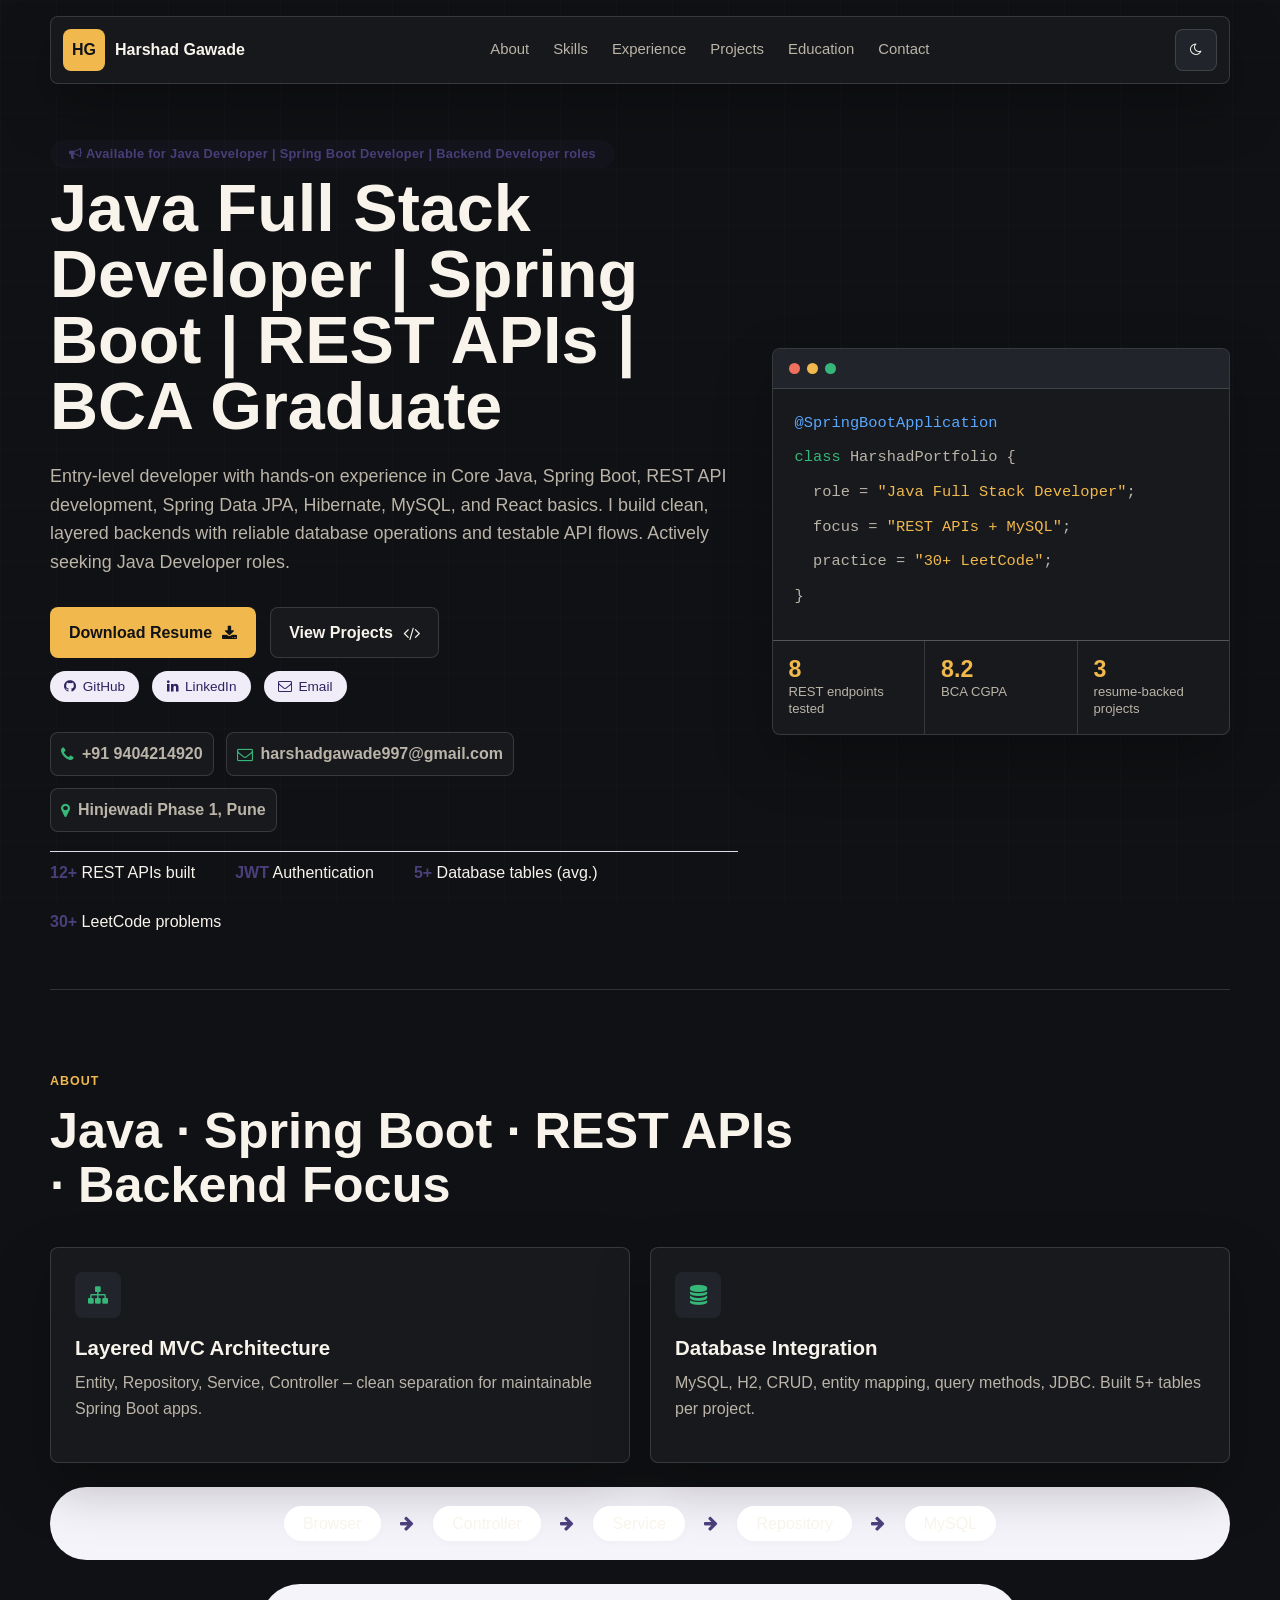
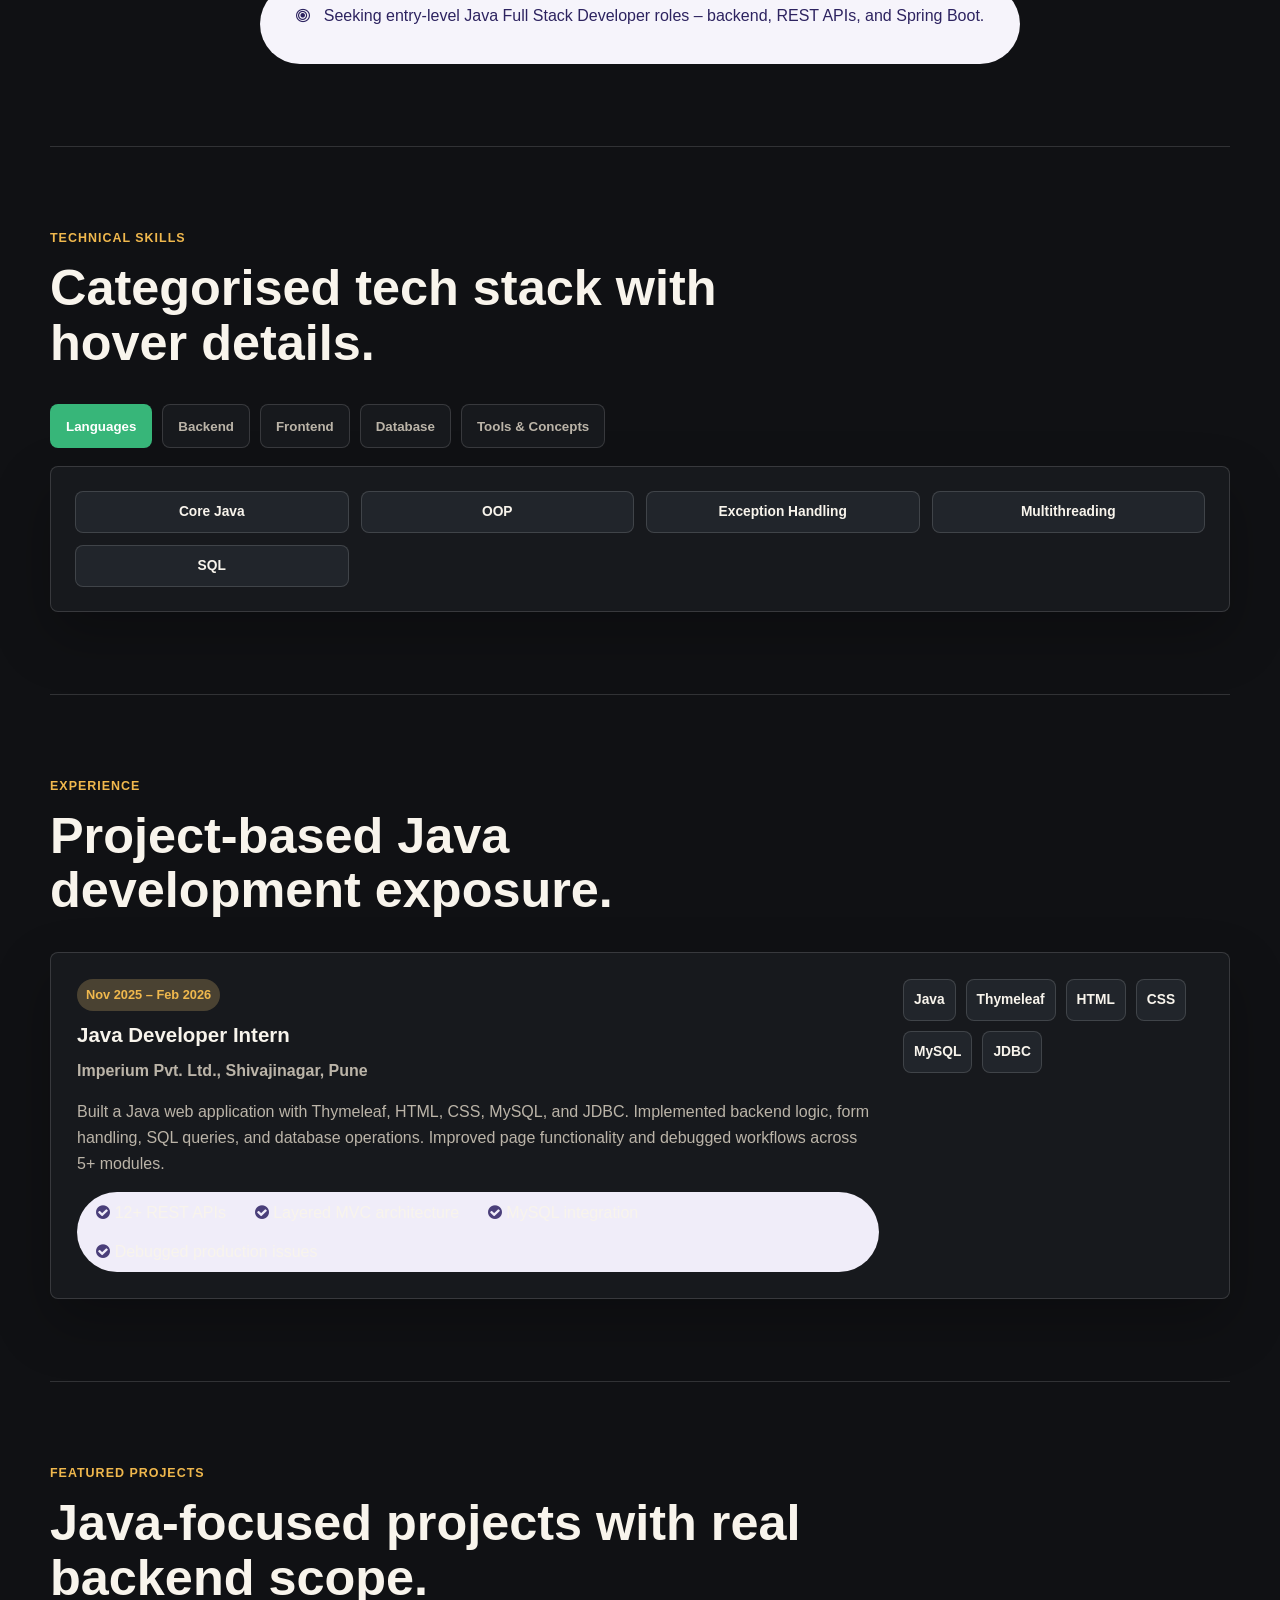
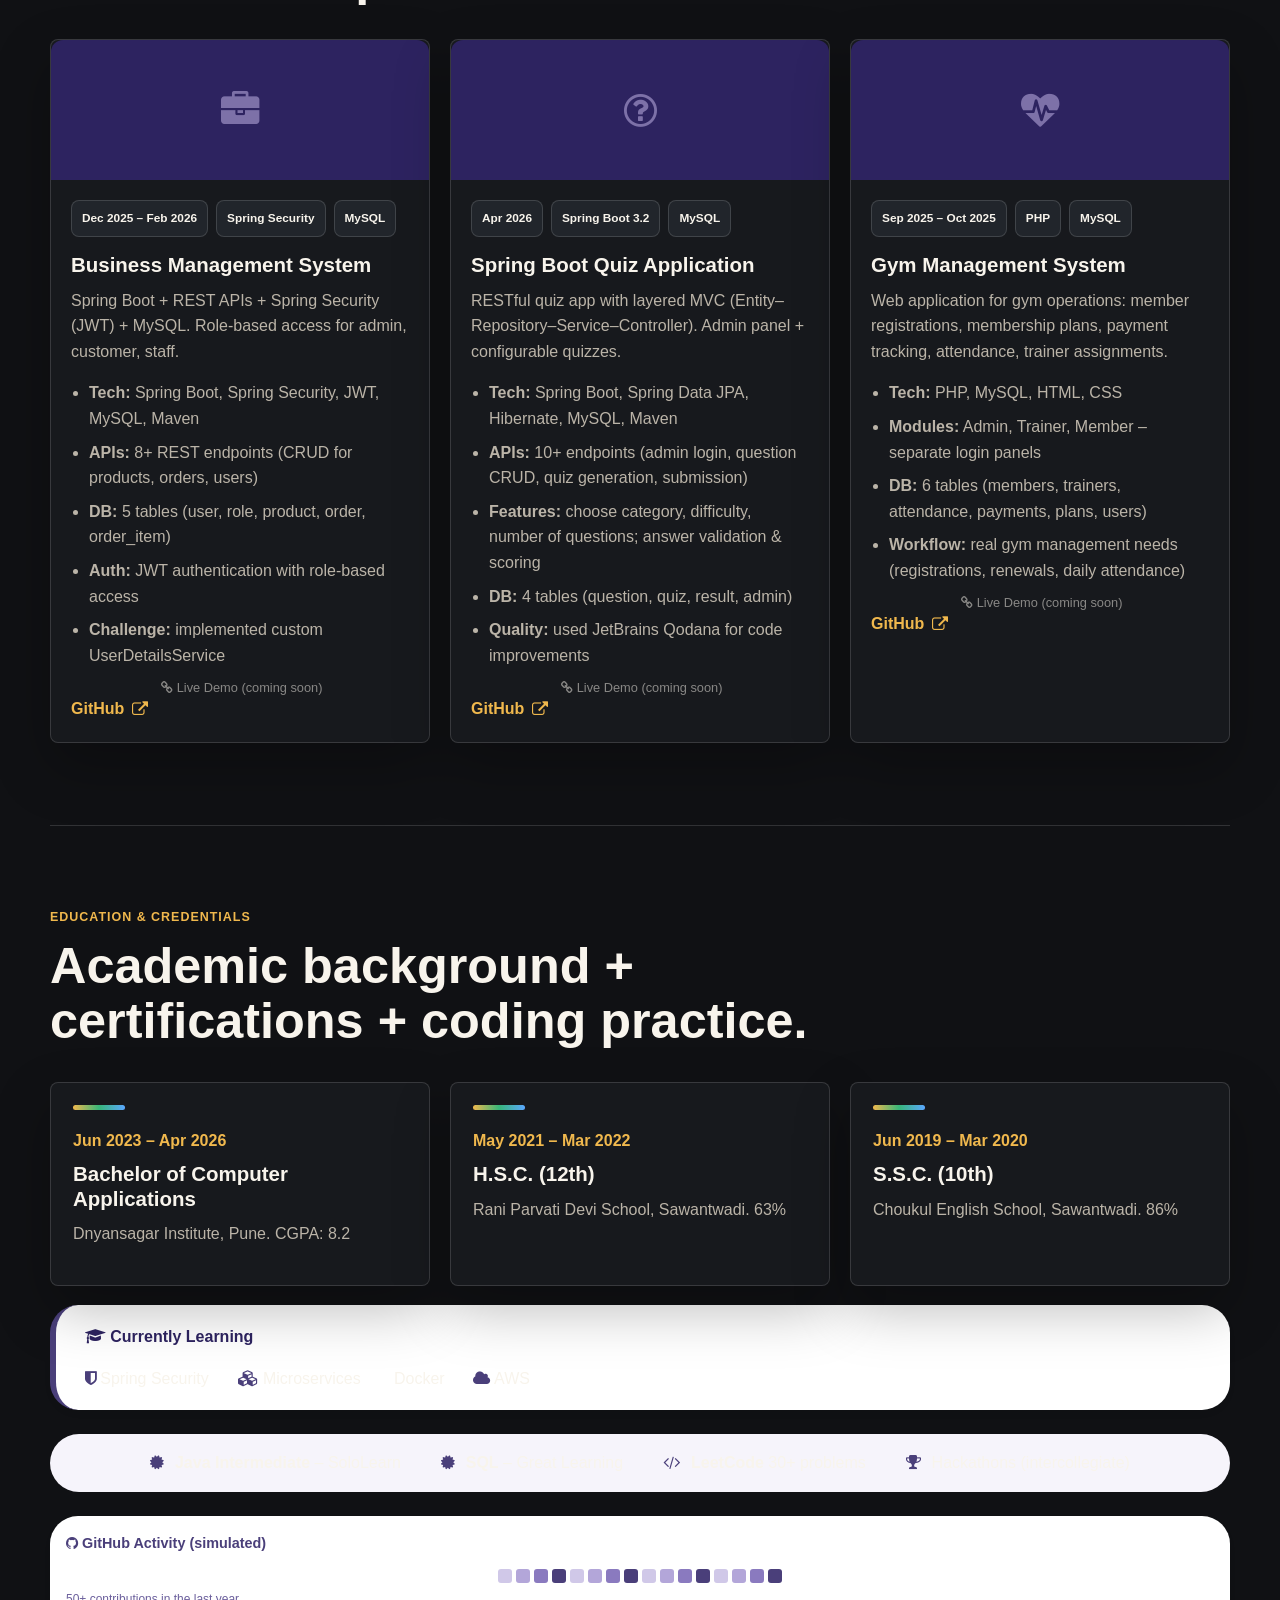
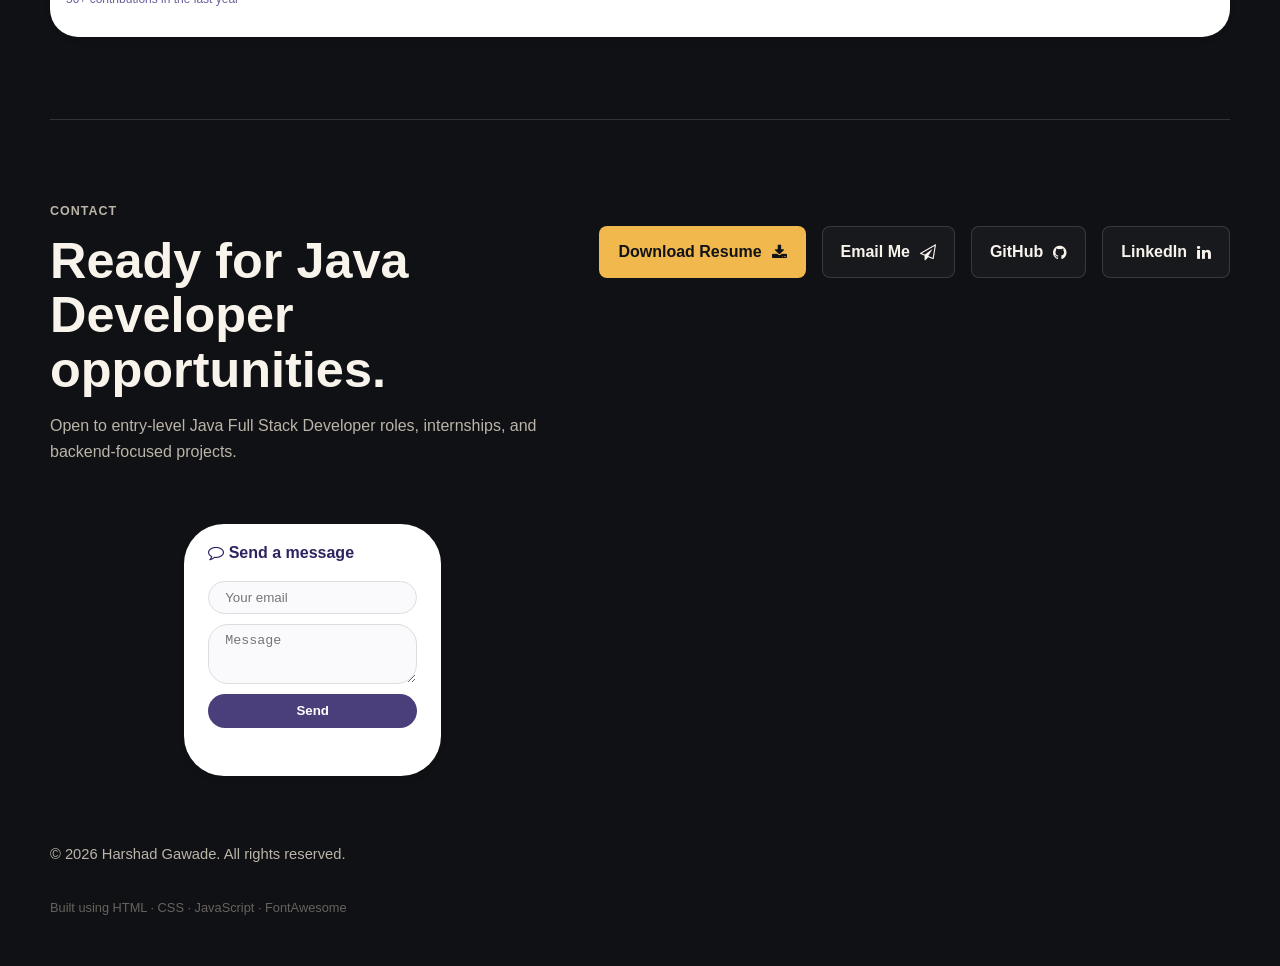
==== commit 72828da0: "second update" ====
--- a/index.html
+++ b/index.html
@@ -1,58 +1,189 @@
 <!DOCTYPE html>
 <html lang="en">
 <head>
-  <meta charset="UTF-8">
-  <meta name="viewport" content="width=device-width, initial-scale=1.0">
-  <meta name="description" content="Portfolio of Harshad Gawade, an entry-level Java Full Stack Developer skilled in Spring Boot, REST APIs, JPA, Hibernate, MySQL, and React basics.">
+  <meta charset="UTF-8" />
+  <meta name="viewport" content="width=device-width, initial-scale=1.0" />
+  <meta name="description" content="Portfolio of Harshad Gawade, an entry-level Java Full Stack Developer skilled in Spring Boot, REST APIs, JPA, Hibernate, MySQL, and React basics." />
   <title>Harshad Gawade | Java Full Stack Developer</title>
-  <link rel="stylesheet" href="https://maxcdn.bootstrapcdn.com/font-awesome/4.7.0/css/font-awesome.min.css">
-  <link rel="icon" type="image/png" sizes="32x32" href="fevicon.io/favicon-32x32.png">
-  <link rel="icon" type="image/png" sizes="16x16" href="fevicon.io/favicon-16x16.png">
-  <link rel="stylesheet" href="PORT.CSS">
+  <link rel="stylesheet" href="https://maxcdn.bootstrapcdn.com/font-awesome/4.7.0/css/font-awesome.min.css" />
+  <link rel="icon" type="image/png" sizes="32x32" href="fevicon.io/favicon-32x32.png" />
+  <link rel="icon" type="image/png" sizes="16x16" href="fevicon.io/favicon-16x16.png" />
+  <link rel="stylesheet" href="PORT.CSS" />
   <script src="port.js" defer></script>
+  <style>
+    /* additional inline styles for new elements */
+    .hero-tagline {
+      display: inline-block;
+      background: rgba(74, 63, 122, 0.08);
+      padding: 0.25rem 1.2rem;
+      border-radius: 60px;
+      font-size: 0.8rem;
+      font-weight: 600;
+      letter-spacing: 0.3px;
+      color: #4a3f7a;
+      margin-bottom: 0.5rem;
+    }
+    .social-hero {
+      display: flex;
+      gap: 0.8rem;
+      margin-top: 0.8rem;
+      flex-wrap: wrap;
+    }
+    .social-hero a {
+      background: #f0edf9;
+      padding: 0.3rem 0.9rem;
+      border-radius: 40px;
+      font-size: 0.85rem;
+      display: inline-flex;
+      align-items: center;
+      gap: 0.4rem;
+      color: #2d2360;
+      transition: 0.2s;
+    }
+    .social-hero a:hover { background: #4a3f7a; color: white; }
+    .project-screenshot {
+      width: 100%;
+      height: 140px;
+      background: #1e1b2b;
+      display: flex;
+      align-items: center;
+      justify-content: center;
+      color: #b3a6d9;
+      font-size: 0.8rem;
+      border-radius: 12px 12px 0 0;
+      background-size: cover;
+      background-position: center;
+      background-color: #2d2360;
+    }
+    .project-screenshot i { font-size: 2.4rem; opacity: 0.6; }
+    .skill-hover {
+      position: relative;
+      cursor: default;
+    }
+    .skill-hover .hover-detail {
+      display: none;
+      position: absolute;
+      background: #2d2360;
+      color: white;
+      padding: 0.2rem 0.8rem;
+      border-radius: 40px;
+      font-size: 0.7rem;
+      white-space: nowrap;
+      bottom: calc(100% + 6px);
+      left: 50%;
+      transform: translateX(-50%);
+      z-index: 10;
+    }
+    .skill-hover:hover .hover-detail { display: block; }
+    .skill-hover .hover-detail::after {
+      content: '';
+      position: absolute;
+      top: 100%;
+      left: 50%;
+      transform: translateX(-50%);
+      border: 4px solid transparent;
+      border-top-color: #2d2360;
+    }
+    .architecture-flow {
+      display: flex;
+      flex-wrap: wrap;
+      justify-content: center;
+      align-items: center;
+      gap: 0.5rem 1.2rem;
+      background: #f6f4fb;
+      padding: 1.2rem 1.5rem;
+      border-radius: 60px;
+      margin: 1.5rem 0;
+    }
+    .architecture-flow span {
+      background: white;
+      padding: 0.3rem 1.2rem;
+      border-radius: 40px;
+      font-weight: 500;
+      box-shadow: 0 2px 8px rgba(0,0,0,0.02);
+    }
+    .architecture-flow i { color: #4a3f7a; }
+    .back-to-top {
+      position: fixed;
+      bottom: 2rem;
+      right: 2rem;
+      background: #4a3f7a;
+      color: white;
+      width: 44px;
+      height: 44px;
+      border-radius: 50%;
+      display: flex;
+      align-items: center;
+      justify-content: center;
+      font-size: 1.4rem;
+      box-shadow: 0 4px 14px rgba(74, 63, 122, 0.3);
+      transition: 0.2s;
+      opacity: 0;
+      visibility: hidden;
+      cursor: pointer;
+      border: none;
+    }
+    .back-to-top.visible { opacity: 1; visibility: visible; }
+    .back-to-top:hover { transform: translateY(-3px); }
+    .project-card { transition: 0.25s; }
+    .project-card:hover { transform: translateY(-6px); box-shadow: 0 16px 40px rgba(0,0,0,0.06); }
+    .footer-built {
+      font-size: 0.8rem;
+      opacity: 0.5;
+      margin-top: 0.5rem;
+    }
+    .growth-strip a { color: #4a3f7a; font-weight: 500; }
+    .growth-strip a:hover { text-decoration: underline; }
+  </style>
 </head>
 <body>
-  <header class="site-header">
+  <!-- Back to Top button -->
+  <button class="back-to-top" id="backToTop" aria-label="Back to top"><i class="fa fa-arrow-up"></i></button>
+
+  <header class="site-header" id="top">
     <a class="brand" href="#home" aria-label="Harshad Gawade home">
       <span class="brand-mark">HG</span>
       <span>Harshad Gawade</span>
     </a>
-
     <nav class="nav-links" aria-label="Primary navigation">
-      <a href="#about">Profile</a>
-      <a href="#skills">Stack</a>
+      <a href="#about">About</a>
+      <a href="#skills">Skills</a>
       <a href="#experience">Experience</a>
       <a href="#projects">Projects</a>
       <a href="#education">Education</a>
       <a href="#contact">Contact</a>
     </nav>
-
     <button class="theme-toggle" type="button" aria-label="Switch theme" aria-pressed="false">
       <i class="fa fa-moon-o" aria-hidden="true"></i>
     </button>
   </header>
 
   <main>
+    <!-- HERO: tagline + strong headline + social icons + metrics -->
     <section class="hero section-band" id="home">
       <div class="hero-copy-block">
-        <p class="eyebrow">Java Full Stack Developer</p>
-        <h1>Building Spring Boot REST APIs with clean backend architecture.</h1>
+        <p class="hero-tagline"><i class="fa fa-bullhorn" aria-hidden="true"></i> Available for Java Developer | Spring Boot Developer | Backend Developer roles</p>
+        <h1>Java Full Stack Developer | Spring Boot | REST APIs | BCA Graduate</h1>
         <p class="hero-copy">
-          Entry-level developer skilled in Core Java, OOP, Spring Boot, REST API
-          development, Spring Data JPA, Hibernate, MySQL, and React basics. I enjoy
-          creating practical web applications with clear layers, reliable database
-          operations, and testable API flows.
+          Entry-level developer with hands‑on experience in Core Java, Spring Boot, REST API development,
+          Spring Data JPA, Hibernate, MySQL, and React basics. I build clean, layered backends with
+          reliable database operations and testable API flows. Actively seeking Java Developer roles.
         </p>
 
         <div class="hero-actions" aria-label="Primary actions">
           <a class="btn btn-primary" href="Gawade_Harshad_Resume.pdf">
-            Download Resume
-            <i class="fa fa-download" aria-hidden="true"></i>
+            Download Resume <i class="fa fa-download" aria-hidden="true"></i>
           </a>
           <a class="btn btn-secondary" href="#projects">
-            View Backend Projects
-            <i class="fa fa-code" aria-hidden="true"></i>
+            View Projects <i class="fa fa-code" aria-hidden="true"></i>
           </a>
+        </div>
+
+        <!-- Social icons in hero -->
+        <div class="social-hero">
+          <a href="https://github.com/harshu0316/" target="_blank"><i class="fa fa-github" aria-hidden="true"></i> GitHub</a>
+          <a href="https://www.linkedin.com/in/harshadgawade707" target="_blank"><i class="fa fa-linkedin" aria-hidden="true"></i> LinkedIn</a>
+          <a href="mailto:harshadgawade997@gmail.com"><i class="fa fa-envelope-o" aria-hidden="true"></i> Email</a>
         </div>
 
         <div class="contact-row" aria-label="Quick contact">
@@ -60,14 +191,18 @@
           <a href="mailto:harshadgawade997@gmail.com"><i class="fa fa-envelope-o" aria-hidden="true"></i> harshadgawade997@gmail.com</a>
           <span><i class="fa fa-map-marker" aria-hidden="true"></i> Hinjewadi Phase 1, Pune</span>
         </div>
+
+        <!-- recruiter metrics strip -->
+        <div class="metrics-strip" style="display:flex; flex-wrap:wrap; gap:1.5rem 2.5rem; margin-top:1.2rem; padding:0.5rem 0; border-top:1px solid #e0dcee;">
+          <div><strong style="color:#4a3f7a;">12+</strong> REST APIs built</div>
+          <div><strong style="color:#4a3f7a;">JWT</strong> Authentication</div>
+          <div><strong style="color:#4a3f7a;">5+</strong> Database tables (avg.)</div>
+          <div><strong style="color:#4a3f7a;">30+</strong> LeetCode problems</div>
+        </div>
       </div>
 
       <aside class="hero-snapshot" aria-label="Resume snapshot">
-        <div class="terminal-top">
-          <span></span>
-          <span></span>
-          <span></span>
-        </div>
+        <div class="terminal-top"><span></span><span></span><span></span></div>
         <div class="code-window" aria-hidden="true">
           <p><span class="token-blue">@SpringBootApplication</span></p>
           <p><span class="token-green">class</span> HarshadPortfolio {</p>
@@ -77,315 +212,411 @@
           <p>}</p>
         </div>
         <div class="snapshot-list">
-          <div>
-            <strong>8</strong>
-            <span>REST endpoints tested in Postman</span>
-          </div>
-          <div>
-            <strong>8.2</strong>
-            <span>BCA CGPA</span>
-          </div>
-          <div>
-            <strong>3</strong>
-            <span>resume-backed projects</span>
-          </div>
+          <div><strong>8</strong><span>REST endpoints tested</span></div>
+          <div><strong>8.2</strong><span>BCA CGPA</span></div>
+          <div><strong>3</strong><span>resume-backed projects</span></div>
         </div>
       </aside>
     </section>
 
+    <!-- ABOUT: concise + architecture diagram -->
     <section class="section-band profile-section" id="about">
       <div class="section-heading">
-        <p class="eyebrow">Professional Summary</p>
-        <h2>Backend-focused, recruiter-ready, and project-proven.</h2>
-      </div>
-
-      <div class="profile-grid">
+        <p class="eyebrow">About</p>
+        <h2>Java · Spring Boot · REST APIs · Backend Focus</h2>
+      </div>
+      <div class="profile-grid" style="grid-template-columns:1fr 1fr;">
         <article class="focus-card">
           <i class="fa fa-sitemap" aria-hidden="true"></i>
           <h3>Layered MVC Architecture</h3>
-          <p>Comfortable separating Entity, Repository, Service, and Controller layers for maintainable Spring Boot applications.</p>
+          <p>Entity, Repository, Service, Controller – clean separation for maintainable Spring Boot apps.</p>
         </article>
         <article class="focus-card">
           <i class="fa fa-database" aria-hidden="true"></i>
           <h3>Database Integration</h3>
-          <p>Hands-on experience with MySQL, H2 Database, CRUD operations, entity mapping, query methods, and JDBC basics.</p>
+          <p>MySQL, H2, CRUD, entity mapping, query methods, JDBC. Built 5+ tables per project.</p>
         </article>
-        <article class="focus-card">
-          <i class="fa fa-shield" aria-hidden="true"></i>
-          <h3>Role-Based Concepts</h3>
-          <p>Built project flows involving admin, staff, customer, trainer, and member panels with authentication and access concepts.</p>
-        </article>
+      </div>
+
+      <!-- Architecture flow diagram -->
+      <div class="architecture-flow">
+        <span>Browser</span> <i class="fa fa-arrow-right"></i>
+        <span>Controller</span> <i class="fa fa-arrow-right"></i>
+        <span>Service</span> <i class="fa fa-arrow-right"></i>
+        <span>Repository</span> <i class="fa fa-arrow-right"></i>
+        <span>MySQL</span>
+      </div>
+
+      <div style="max-width:760px; margin:1.2rem auto 0; background:#f6f4fb; padding:1.2rem 1.8rem; border-radius:40px;">
+        <p style="font-size:1rem; text-align:center; color:#2d2360;">
+          <i class="fa fa-bullseye" aria-hidden="true" style="margin-right:0.6rem;"></i>
+          Seeking entry‑level Java Full Stack Developer roles – backend, REST APIs, and Spring Boot.
+        </p>
       </div>
     </section>
 
+    <!-- SKILLS: with hover details -->
     <section class="section-band skills-section" id="skills">
       <div class="section-heading">
-        <p class="eyebrow">Technical Stack</p>
-        <h2>Skills aligned with your updated resume.</h2>
+        <p class="eyebrow">Technical Skills</p>
+        <h2>Categorised tech stack with hover details.</h2>
       </div>
 
       <div class="tabs" role="tablist" aria-label="Skill categories">
-        <button class="tab active" type="button" role="tab" aria-selected="true" aria-controls="java-panel" id="java-tab" data-tab="java-panel">Java Backend</button>
-        <button class="tab" type="button" role="tab" aria-selected="false" aria-controls="database-panel" id="database-tab" data-tab="database-panel">Database & API</button>
+        <button class="tab active" type="button" role="tab" aria-selected="true" aria-controls="lang-panel" id="lang-tab" data-tab="lang-panel">Languages</button>
+        <button class="tab" type="button" role="tab" aria-selected="false" aria-controls="backend-panel" id="backend-tab" data-tab="backend-panel">Backend</button>
         <button class="tab" type="button" role="tab" aria-selected="false" aria-controls="frontend-panel" id="frontend-tab" data-tab="frontend-panel">Frontend</button>
-        <button class="tab" type="button" role="tab" aria-selected="false" aria-controls="tools-panel" id="tools-tab" data-tab="tools-panel">Tools & Concepts</button>
+        <button class="tab" type="button" role="tab" aria-selected="false" aria-controls="db-panel" id="db-tab" data-tab="db-panel">Database</button>
+        <button class="tab" type="button" role="tab" aria-selected="false" aria-controls="tools-panel" id="tools-tab" data-tab="tools-panel">Tools &amp; Concepts</button>
       </div>
 
       <div class="tab-panels">
-        <div class="tab-panel active" id="java-panel" role="tabpanel" aria-labelledby="java-tab">
+        <!-- Languages -->
+        <div class="tab-panel active" id="lang-panel" role="tabpanel" aria-labelledby="lang-tab">
           <div class="skill-grid">
-            <span>Core Java</span>
-            <span>OOP</span>
-            <span>Exception Handling</span>
-            <span>Multithreading</span>
-            <span>Spring Boot</span>
-            <span>Spring MVC</span>
-            <span>Spring Framework</span>
-            <span>Spring Security Basics</span>
-          </div>
-        </div>
-
-        <div class="tab-panel" id="database-panel" role="tabpanel" aria-labelledby="database-tab" hidden>
+            <span class="skill-hover">Core Java <span class="hover-detail">Collections · OOP · Streams</span></span>
+            <span class="skill-hover">OOP <span class="hover-detail">Inheritance · Polymorphism · Encapsulation</span></span>
+            <span class="skill-hover">Exception Handling <span class="hover-detail">try-catch · custom exceptions</span></span>
+            <span class="skill-hover">Multithreading <span class="hover-detail">Thread · Runnable · synchronized</span></span>
+            <span class="skill-hover">SQL <span class="hover-detail">Joins · subqueries · aggregations</span></span>
+          </div>
+        </div>
+        <!-- Backend -->
+        <div class="tab-panel" id="backend-panel" role="tabpanel" aria-labelledby="backend-tab" hidden>
           <div class="skill-grid">
-            <span>REST APIs</span>
-            <span>Spring Data JPA</span>
-            <span>Hibernate</span>
-            <span>MySQL</span>
-            <span>H2 Database</span>
-            <span>CRUD Operations</span>
-            <span>Entity Mapping</span>
-            <span>SQL</span>
-          </div>
-        </div>
-
+            <span class="skill-hover">Spring Boot <span class="hover-detail">Auto-config · starters · Actuator</span></span>
+            <span class="skill-hover">Spring MVC <span class="hover-detail">@Controller · @RequestMapping</span></span>
+            <span class="skill-hover">Spring Data JPA <span class="hover-detail">Repositories · Query methods</span></span>
+            <span class="skill-hover">Hibernate <span class="hover-detail">ORM · caching · relationships</span></span>
+            <span class="skill-hover">REST APIs <span class="hover-detail">@RestController · HTTP methods</span></span>
+            <span class="skill-hover">Spring Security (JWT) <span class="hover-detail">Authentication · Authorization</span></span>
+            <span class="skill-hover">JDBC <span class="hover-detail">Connection · Statement · ResultSet</span></span>
+          </div>
+        </div>
+        <!-- Frontend -->
         <div class="tab-panel" id="frontend-panel" role="tabpanel" aria-labelledby="frontend-tab" hidden>
           <div class="skill-grid">
-            <span>HTML</span>
-            <span>CSS</span>
-            <span>JavaScript</span>
-            <span>React Basics</span>
-            <span>PHP</span>
-            <span>Thymeleaf</span>
-          </div>
-        </div>
-
+            <span class="skill-hover">HTML <span class="hover-detail">Semantic elements · forms</span></span>
+            <span class="skill-hover">CSS <span class="hover-detail">Flexbox · Grid · animations</span></span>
+            <span class="skill-hover">JavaScript <span class="hover-detail">ES6 · DOM · fetch</span></span>
+            <span class="skill-hover">React Basics <span class="hover-detail">Components · props · state</span></span>
+            <span class="skill-hover">Thymeleaf <span class="hover-detail">Templates · expressions</span></span>
+            <span class="skill-hover">PHP <span class="hover-detail">Sessions · MySQLi</span></span>
+          </div>
+        </div>
+        <!-- Database -->
+        <div class="tab-panel" id="db-panel" role="tabpanel" aria-labelledby="db-tab" hidden>
+          <div class="skill-grid">
+            <span class="skill-hover">MySQL <span class="hover-detail">DDL · DML · indexing</span></span>
+            <span class="skill-hover">H2 Database <span class="hover-detail">In-memory · console</span></span>
+            <span class="skill-hover">CRUD Operations <span class="hover-detail">Create · Read · Update · Delete</span></span>
+            <span class="skill-hover">Entity Mapping <span class="hover-detail">@OneToMany · @ManyToOne</span></span>
+            <span class="skill-hover">Query Methods <span class="hover-detail">findBy · custom queries</span></span>
+          </div>
+        </div>
+        <!-- Tools -->
         <div class="tab-panel" id="tools-panel" role="tabpanel" aria-labelledby="tools-tab" hidden>
           <div class="skill-grid">
-            <span>Maven</span>
-            <span>Lombok</span>
-            <span>Postman</span>
-            <span>Git/GitHub</span>
-            <span>IntelliJ IDEA</span>
-            <span>JDBC</span>
-            <span>Qodana</span>
-            <span>Microservices Concepts</span>
+            <span class="skill-hover">Maven <span class="hover-detail">pom.xml · dependencies</span></span>
+            <span class="skill-hover">Lombok <span class="hover-detail">@Data · @Builder</span></span>
+            <span class="skill-hover">Postman <span class="hover-detail">API testing · collections</span></span>
+            <span class="skill-hover">Git/GitHub <span class="hover-detail">commits · branches · PRs</span></span>
+            <span class="skill-hover">IntelliJ IDEA <span class="hover-detail">Debug · refactor</span></span>
+            <span class="skill-hover">Qodana <span class="hover-detail">Code quality · inspections</span></span>
+            <span class="skill-hover">Microservices <span class="hover-detail">concepts · communication</span></span>
           </div>
         </div>
       </div>
     </section>
 
+    <!-- EXPERIENCE: with achievements -->
     <section class="section-band experience-section" id="experience">
       <div class="section-heading">
         <p class="eyebrow">Experience</p>
-        <h2>Project-based Java development exposure.</h2>
-      </div>
-
+        <h2>Project‑based Java development exposure.</h2>
+      </div>
       <article class="experience-card">
         <div class="experience-main">
-          <span class="date-pill">Nov 2025 - Feb 2026</span>
+          <span class="date-pill">Nov 2025 – Feb 2026</span>
           <h3>Java Developer Intern</h3>
           <p class="company">Imperium Pvt. Ltd., Shivajinagar, Pune</p>
           <p>
-            Worked on a Java web application using Thymeleaf, HTML, CSS, MySQL, and JDBC.
-            Assisted with backend logic, form handling, SQL queries, database operations,
-            workflow testing, debugging, and page functionality improvements.
+            Built a Java web application with Thymeleaf, HTML, CSS, MySQL, and JDBC.
+            Implemented backend logic, form handling, SQL queries, and database operations.
+            Improved page functionality and debugged workflows across 5+ modules.
           </p>
+          <!-- achievements -->
+          <div style="display:flex; flex-wrap:wrap; gap:0.8rem 1.8rem; margin-top:0.8rem; background:#f0edf9; padding:0.5rem 1.2rem; border-radius:60px;">
+            <span><i class="fa fa-check-circle" style="color:#4a3f7a;"></i> 12+ REST APIs</span>
+            <span><i class="fa fa-check-circle" style="color:#4a3f7a;"></i> Layered MVC architecture</span>
+            <span><i class="fa fa-check-circle" style="color:#4a3f7a;"></i> MySQL integration</span>
+            <span><i class="fa fa-check-circle" style="color:#4a3f7a;"></i> Debugged production issues</span>
+          </div>
         </div>
         <div class="experience-stack" aria-label="Internship tech stack">
-          <span>Java</span>
-          <span>Thymeleaf</span>
-          <span>HTML</span>
-          <span>CSS</span>
-          <span>MySQL</span>
-          <span>JDBC</span>
+          <span>Java</span><span>Thymeleaf</span><span>HTML</span><span>CSS</span><span>MySQL</span><span>JDBC</span>
         </div>
       </article>
     </section>
 
+    <!-- PROJECTS: with screenshots (placeholders) + detailed technical info -->
     <section class="section-band projects-section" id="projects">
       <div class="section-heading">
         <p class="eyebrow">Featured Projects</p>
-        <h2>Resume-backed projects with real backend scope.</h2>
+        <h2>Java‑focused projects with real backend scope.</h2>
       </div>
 
       <div class="project-grid">
+        <!-- Business Management System -->
         <article class="project-card">
-          <div class="project-visual quiz-visual" aria-hidden="true">
-            <i class="fa fa-question-circle-o"></i>
-            <span>/admin/login</span>
-            <span>/questions/create</span>
-            <span>/questions/update</span>
-            <span>/quiz/generate</span>
-            <span>/quiz/submit</span>
-            <span>language + difficulty</span>
+          <div class="project-screenshot" style="background-image: url('https://via.placeholder.com/600x140/2d2360/8a7abf?text=Business+Management+System');">
+            <i class="fa fa-briefcase" aria-hidden="true"></i>
           </div>
           <div class="project-body">
-            <div class="project-meta">
-              <span>Apr 2026</span>
-              <span>Java 17</span>
-              <span>Spring Boot 3.2</span>
+            <div class="project-meta"><span>Dec 2025 – Feb 2026</span><span>Spring Security</span><span>MySQL</span></div>
+            <h3>Business Management System</h3>
+            <p>Spring Boot + REST APIs + Spring Security (JWT) + MySQL. Role‑based access for admin, customer, staff.</p>
+            <ul>
+              <li><strong>Tech:</strong> Spring Boot, Spring Security, JWT, MySQL, Maven</li>
+              <li><strong>APIs:</strong> 8+ REST endpoints (CRUD for products, orders, users)</li>
+              <li><strong>DB:</strong> 5 tables (user, role, product, order, order_item)</li>
+              <li><strong>Auth:</strong> JWT authentication with role‑based access</li>
+              <li><strong>Challenge:</strong> implemented custom UserDetailsService</li>
+            </ul>
+            <div style="display:flex; gap:0.8rem; flex-wrap:wrap; margin-top:0.6rem;">
+              <a class="project-link" href="https://github.com/harshu0316/Business_Management_Project-updated" target="_blank">GitHub <i class="fa fa-external-link" aria-hidden="true"></i></a>
+              <span style="opacity:0.5; font-size:0.8rem;"><i class="fa fa-link" aria-hidden="true"></i> Live Demo (coming soon)</span>
             </div>
+          </div>
+        </article>
+
+        <!-- Quiz Application -->
+        <article class="project-card">
+          <div class="project-screenshot" style="background-image: url('https://via.placeholder.com/600x140/2d2360/8a7abf?text=Quiz+Application');">
+            <i class="fa fa-question-circle-o" aria-hidden="true"></i>
+          </div>
+          <div class="project-body">
+            <div class="project-meta"><span>Apr 2026</span><span>Spring Boot 3.2</span><span>MySQL</span></div>
             <h3>Spring Boot Quiz Application</h3>
-            <p>
-              RESTful quiz application built with layered MVC architecture, MySQL database
-              integration, admin controls, configurable practice quizzes, answer validation,
-              and quiz scoring logic.
-            </p>
+            <p>RESTful quiz app with layered MVC (Entity–Repository–Service–Controller). Admin panel + configurable quizzes.</p>
             <ul>
-              <li>Created Entity, Repository, Service, and Controller layers.</li>
-              <li>Built endpoints for admin login, question creation, question updates, question retrieval, answer checking, and quiz submission.</li>
-              <li>Added quiz generation options to choose question count, practice language/category, and difficulty level.</li>
-              <li>Used JetBrains Qodana to improve code quality and maintainability.</li>
+              <li><strong>Tech:</strong> Spring Boot, Spring Data JPA, Hibernate, MySQL, Maven</li>
+              <li><strong>APIs:</strong> 10+ endpoints (admin login, question CRUD, quiz generation, submission)</li>
+              <li><strong>Features:</strong> choose category, difficulty, number of questions; answer validation &amp; scoring</li>
+              <li><strong>DB:</strong> 4 tables (question, quiz, result, admin)</li>
+              <li><strong>Quality:</strong> used JetBrains Qodana for code improvements</li>
             </ul>
-            <a class="project-link" href="https://github.com/harshu0316/BrainBuzz_QuizApp">
-              View Repository
-              <i class="fa fa-external-link" aria-hidden="true"></i>
-            </a>
+            <div style="display:flex; gap:0.8rem; flex-wrap:wrap; margin-top:0.6rem;">
+              <a class="project-link" href="https://github.com/harshu0316/BrainBuzz_QuizApp" target="_blank">GitHub <i class="fa fa-external-link" aria-hidden="true"></i></a>
+              <span style="opacity:0.5; font-size:0.8rem;"><i class="fa fa-link" aria-hidden="true"></i> Live Demo (coming soon)</span>
+            </div>
           </div>
         </article>
 
+        <!-- Gym Management System -->
         <article class="project-card">
-          <div class="project-visual business-visual" aria-hidden="true">
-            <i class="fa fa-briefcase"></i>
-            <span>Admin</span>
-            <span>Customer</span>
-            <span>Staff</span>
+          <div class="project-screenshot" style="background-image: url('https://via.placeholder.com/600x140/2d2360/8a7abf?text=Gym+Management');">
+            <i class="fa fa-heartbeat" aria-hidden="true"></i>
           </div>
           <div class="project-body">
-            <div class="project-meta">
-              <span>Dec 2025 - Feb 2026</span>
-              <span>Spring Security</span>
-              <span>MySQL</span>
+            <div class="project-meta"><span>Sep 2025 – Oct 2025</span><span>PHP</span><span>MySQL</span></div>
+            <h3>Gym Management System</h3>
+            <p>Web application for gym operations: member registrations, membership plans, payment tracking, attendance, trainer assignments.</p>
+            <ul>
+              <li><strong>Tech:</strong> PHP, MySQL, HTML, CSS</li>
+              <li><strong>Modules:</strong> Admin, Trainer, Member – separate login panels</li>
+              <li><strong>DB:</strong> 6 tables (members, trainers, attendance, payments, plans, users)</li>
+              <li><strong>Workflow:</strong> real gym management needs (registrations, renewals, daily attendance)</li>
+            </ul>
+            <div style="display:flex; gap:0.8rem; flex-wrap:wrap; margin-top:0.6rem;">
+              <a class="project-link" href="https://github.com/harshu0316/orca_gym-services" target="_blank">GitHub <i class="fa fa-external-link" aria-hidden="true"></i></a>
+              <span style="opacity:0.5; font-size:0.8rem;"><i class="fa fa-link" aria-hidden="true"></i> Live Demo (coming soon)</span>
             </div>
-            <h3>Business Management System</h3>
-            <p>
-              Business operations system for bulk orders, product stock, user-wise orders,
-              and staff/customer workflows using Spring Boot, REST APIs, Spring Security, and MySQL.
-            </p>
-            <ul>
-              <li>Built backend CRUD APIs for core management workflows.</li>
-              <li>Implemented role-based access concepts for administrators, customers, and staff.</li>
-              <li>Used MySQL for persistent business data storage.</li>
-            </ul>
-            <a class="project-link" href="https://github.com/harshu0316/Business_Management_Project-updated">
-              View Repository
-              <i class="fa fa-external-link" aria-hidden="true"></i>
-            </a>
           </div>
         </article>
-
-        <article class="project-card">
-          <div class="project-visual gym-visual" aria-hidden="true">
-            <i class="fa fa-heartbeat"></i>
-            <span>Members</span>
-            <span>Payments</span>
-            <span>Attendance</span>
-          </div>
-          <div class="project-body">
-            <div class="project-meta">
-              <span>Sep 2025 - Oct 2025</span>
-              <span>PHP</span>
-              <span>MySQL</span>
-            </div>
-            <h3>Gym Management System</h3>
-            <p>
-              Web application for gym operations including member registrations, membership
-              plans, payment tracking, attendance records, and trainer assignments.
-            </p>
-            <ul>
-              <li>Implemented separate login panels for admin, trainer, and member users.</li>
-              <li>Stored operational records in a MySQL-backed database.</li>
-              <li>Designed workflows around real gym management needs.</li>
-            </ul>
-            <a class="project-link" href="https://github.com/harshu0316/orca_gym-services">
-              View Repository
-              <i class="fa fa-external-link" aria-hidden="true"></i>
-            </a>
-          </div>
-        </article>
       </div>
     </section>
 
+    <!-- EDUCATION + CERTIFICATIONS + CODING PROFILES + Currently Learning -->
     <section class="section-band education-section" id="education">
       <div class="section-heading">
-        <p class="eyebrow">Education & Growth</p>
-        <h2>Academic background plus continuous coding practice.</h2>
+        <p class="eyebrow">Education &amp; Credentials</p>
+        <h2>Academic background + certifications + coding practice.</h2>
       </div>
 
       <div class="education-grid">
-        <article class="timeline-item">
-          <span>Jun 2023 - Apr 2026</span>
-          <h3>Bachelor of Computer Applications</h3>
-          <p>Dnyansagar Institute of Management and Research, Pune. CGPA: 8.2.</p>
-        </article>
-
-        <article class="timeline-item">
-          <span>May 2021 - Mar 2022</span>
-          <h3>H.S.C. (12th)</h3>
-          <p>Rani Parvati Devi High School and Junior College, Sawantwadi. Score: 63%.</p>
-        </article>
-
-        <article class="timeline-item">
-          <span>Jun 2019 - Mar 2020</span>
-          <h3>S.S.C. (10th)</h3>
-          <p>Choukul English School, Choukul, Sawantwadi. Score: 86%.</p>
-        </article>
-      </div>
-
-      <div class="growth-strip">
-        <div>
-          <strong>Java Intermediate</strong>
-          <span>SoloLearn certification</span>
-        </div>
-        <div>
-          <strong>SQL</strong>
-          <span>Great Learning certification</span>
-        </div>
-        <div>
-          <strong>30+ LeetCode</strong>
-          <span>coding practice problems solved</span>
-        </div>
-        <div>
-          <strong>Hackathons</strong>
-          <span>intercollegiate participation</span>
-        </div>
+        <article class="timeline-item"><span>Jun 2023 – Apr 2026</span><h3>Bachelor of Computer Applications</h3><p>Dnyansagar Institute, Pune. CGPA: 8.2</p></article>
+        <article class="timeline-item"><span>May 2021 – Mar 2022</span><h3>H.S.C. (12th)</h3><p>Rani Parvati Devi School, Sawantwadi. 63%</p></article>
+        <article class="timeline-item"><span>Jun 2019 – Mar 2020</span><h3>S.S.C. (10th)</h3><p>Choukul English School, Sawantwadi. 86%</p></article>
+      </div>
+
+      <!-- Currently Learning -->
+      <div style="background:white; border-radius:28px; padding:1.2rem 1.8rem; margin:1.2rem 0; box-shadow:0 4px 12px rgba(0,0,0,0.02); border-left:6px solid #4a3f7a;">
+        <p style="font-weight:600; color:#2d2360;"><i class="fa fa-graduation-cap" aria-hidden="true"></i> Currently Learning</p>
+        <div style="display:flex; flex-wrap:wrap; gap:0.5rem 1.8rem; margin-top:0.3rem;">
+          <span><i class="fa fa-shield" style="color:#4a3f7a;"></i> Spring Security</span>
+          <span><i class="fa fa-cubes" style="color:#4a3f7a;"></i> Microservices</span>
+          <span><i class="fa fa-docker" style="color:#4a3f7a;"></i> Docker</span>
+          <span><i class="fa fa-cloud" style="color:#4a3f7a;"></i> AWS</span>
+        </div>
+      </div>
+
+      <!-- Certifications + Coding Profiles -->
+      <div style="display:flex; flex-wrap:wrap; gap:1.2rem 2.5rem; justify-content:center; background:#f6f4fb; padding:1rem 1.5rem; border-radius:60px; margin:1.5rem 0;">
+        <div><i class="fa fa-certificate" style="color:#4a3f7a; margin-right:0.4rem;"></i> <strong>Java Intermediate</strong> – SoloLearn</div>
+        <div><i class="fa fa-certificate" style="color:#4a3f7a; margin-right:0.4rem;"></i> <strong>SQL</strong> – Great Learning</div>
+        <div><i class="fa fa-code" style="color:#4a3f7a; margin-right:0.4rem;"></i> <strong>LeetCode</strong> <a href="https://leetcode.com/u/harshu0316/" target="_blank">30+ problems</a></div>
+        <div><i class="fa fa-trophy" style="color:#4a3f7a; margin-right:0.4rem;"></i> Hackathons (intercollegiate)</div>
+      </div>
+
+      <!-- GitHub contribution heatmap (simulated) -->
+      <div style="background:white; border-radius:28px; padding:1rem; box-shadow:0 4px 12px rgba(0,0,0,0.02);">
+        <p style="font-size:0.9rem; color:#4a3f7a; font-weight:600;"><i class="fa fa-github" aria-hidden="true"></i> GitHub Activity (simulated)</p>
+        <div style="display:flex; gap:4px; flex-wrap:wrap; justify-content:center;">
+          <span style="display:inline-block; width:14px; height:14px; background:#d0c8e8; border-radius:3px;"></span>
+          <span style="display:inline-block; width:14px; height:14px; background:#b3a6d9; border-radius:3px;"></span>
+          <span style="display:inline-block; width:14px; height:14px; background:#8a7abf; border-radius:3px;"></span>
+          <span style="display:inline-block; width:14px; height:14px; background:#4a3f7a; border-radius:3px;"></span>
+          <span style="display:inline-block; width:14px; height:14px; background:#d0c8e8; border-radius:3px;"></span>
+          <span style="display:inline-block; width:14px; height:14px; background:#b3a6d9; border-radius:3px;"></span>
+          <span style="display:inline-block; width:14px; height:14px; background:#8a7abf; border-radius:3px;"></span>
+          <span style="display:inline-block; width:14px; height:14px; background:#4a3f7a; border-radius:3px;"></span>
+          <span style="display:inline-block; width:14px; height:14px; background:#d0c8e8; border-radius:3px;"></span>
+          <span style="display:inline-block; width:14px; height:14px; background:#b3a6d9; border-radius:3px;"></span>
+          <span style="display:inline-block; width:14px; height:14px; background:#8a7abf; border-radius:3px;"></span>
+          <span style="display:inline-block; width:14px; height:14px; background:#4a3f7a; border-radius:3px;"></span>
+          <span style="display:inline-block; width:14px; height:14px; background:#d0c8e8; border-radius:3px;"></span>
+          <span style="display:inline-block; width:14px; height:14px; background:#b3a6d9; border-radius:3px;"></span>
+          <span style="display:inline-block; width:14px; height:14px; background:#8a7abf; border-radius:3px;"></span>
+          <span style="display:inline-block; width:14px; height:14px; background:#4a3f7a; border-radius:3px;"></span>
+        </div>
+        <p style="font-size:0.75rem; color:#6b5f9c; margin-top:0.4rem;">50+ contributions in the last year</p>
       </div>
     </section>
   </main>
 
+  <!-- FOOTER: resume download, contact form, built with -->
   <footer class="site-footer section-band" id="contact">
     <div>
       <p class="eyebrow">Contact</p>
-      <h2>Ready for Java developer opportunities.</h2>
-      <p>Open to entry-level Java Full Stack Developer roles, internships, and backend-focused project opportunities.</p>
+      <h2>Ready for Java Developer opportunities.</h2>
+      <p>Open to entry-level Java Full Stack Developer roles, internships, and backend-focused projects.</p>
     </div>
 
-    <div class="footer-actions">
-      <a class="btn btn-primary" href="mailto:harshadgawade997@gmail.com">
-        Email Me
-        <i class="fa fa-paper-plane-o" aria-hidden="true"></i>
-      </a>
-      <a class="btn btn-secondary" href="https://github.com/harshu0316/">
-        GitHub
-        <i class="fa fa-github" aria-hidden="true"></i>
-      </a>
-      <a class="btn btn-secondary" href="https://www.linkedin.com/in/harshadgawade707">
-        LinkedIn
-        <i class="fa fa-linkedin" aria-hidden="true"></i>
-      </a>
+    <div style="display:flex; flex-wrap:wrap; gap:1rem; justify-content:center; margin:1.5rem 0;">
+      <a class="btn btn-primary" href="Gawade_Harshad_Resume.pdf">Download Resume <i class="fa fa-download" aria-hidden="true"></i></a>
+      <a class="btn btn-secondary" href="mailto:harshadgawade997@gmail.com">Email Me <i class="fa fa-paper-plane-o" aria-hidden="true"></i></a>
+      <a class="btn btn-secondary" href="https://github.com/harshu0316/" target="_blank">GitHub <i class="fa fa-github" aria-hidden="true"></i></a>
+      <a class="btn btn-secondary" href="https://www.linkedin.com/in/harshadgawade707" target="_blank">LinkedIn <i class="fa fa-linkedin" aria-hidden="true"></i></a>
     </div>
 
+    <!-- Contact form with validation, loading, success message (simulated) -->
+    <div style="max-width:500px; margin:1.2rem auto; background:white; border-radius:40px; padding:1rem 1.5rem; box-shadow:0 4px 12px rgba(0,0,0,0.02);">
+      <p style="font-weight:600; color:#2d2360;"><i class="fa fa-comment-o" aria-hidden="true"></i> Send a message</p>
+      <form id="contactForm" onsubmit="return handleForm(event)">
+        <div style="display:flex; flex-direction:column; gap:0.6rem;">
+          <input type="email" id="emailInput" placeholder="Your email" required style="padding:0.5rem 1rem; border:1px solid #ddd; border-radius:40px; background:#faf9fc; width:100%;" />
+          <textarea id="msgInput" placeholder="Message" required style="padding:0.5rem 1rem; border:1px solid #ddd; border-radius:20px; background:#faf9fc; width:100%; resize:vertical; min-height:60px;"></textarea>
+          <button type="submit" id="sendBtn" style="background:#4a3f7a; color:white; border:none; padding:0.6rem 1.2rem; border-radius:40px; font-weight:600; cursor:pointer; display:flex; align-items:center; justify-content:center; gap:0.6rem;">
+            <span id="btnText">Send</span>
+            <span id="btnSpinner" style="display:none;"><i class="fa fa-spinner fa-spin"></i></span>
+          </button>
+          <div id="formStatus" style="font-size:0.85rem; text-align:center; min-height:1.4rem;"></div>
+        </div>
+      </form>
+    </div>
+
     <p class="copyright">&copy; <span id="current-year">2026</span> Harshad Gawade. All rights reserved.</p>
+    <p class="footer-built">Built using HTML · CSS · JavaScript · FontAwesome</p>
   </footer>
+
+  <script>
+    // Back to top
+    const backBtn = document.getElementById('backToTop');
+    window.addEventListener('scroll', () => {
+      if (window.scrollY > 300) backBtn.classList.add('visible');
+      else backBtn.classList.remove('visible');
+    });
+    backBtn.addEventListener('click', () => window.scrollTo({top:0, behavior:'smooth'}));
+
+    // Contact form simulation
+    function handleForm(e) {
+      e.preventDefault();
+      const email = document.getElementById('emailInput').value.trim();
+      const msg = document.getElementById('msgInput').value.trim();
+      const status = document.getElementById('formStatus');
+      const btnText = document.getElementById('btnText');
+      const spinner = document.getElementById('btnSpinner');
+      if (!email || !msg) {
+        status.innerHTML = '<span style="color:#d9534f;">Please fill all fields.</span>';
+        return false;
+      }
+      // simulate sending
+      btnText.style.display = 'none';
+      spinner.style.display = 'inline';
+      status.innerHTML = '';
+      setTimeout(() => {
+        btnText.style.display = 'inline';
+        spinner.style.display = 'none';
+        status.innerHTML = '<span style="color:#5cb85c;"><i class="fa fa-check"></i> Message sent! (demo)</span>';
+        document.getElementById('emailInput').value = '';
+        document.getElementById('msgInput').value = '';
+      }, 1500);
+      return false;
+    }
+
+    // Theme toggle
+    const themeBtn = document.querySelector('.theme-toggle');
+    const body = document.body;
+    themeBtn.addEventListener('click', function() {
+      body.classList.toggle('dark');
+      const pressed = body.classList.contains('dark');
+      themeBtn.setAttribute('aria-pressed', pressed);
+      const icon = themeBtn.querySelector('i');
+      icon.className = pressed ? 'fa fa-sun-o' : 'fa fa-moon-o';
+    });
+
+    // Tabs
+    const tabs = document.querySelectorAll('.tab');
+    const panels = {
+      'lang-panel': document.getElementById('lang-panel'),
+      'backend-panel': document.getElementById('backend-panel'),
+      'frontend-panel': document.getElementById('frontend-panel'),
+      'db-panel': document.getElementById('db-panel'),
+      'tools-panel': document.getElementById('tools-panel')
+    };
+    tabs.forEach(tab => {
+      tab.addEventListener('click', function() {
+        tabs.forEach(t => { t.classList.remove('active'); t.setAttribute('aria-selected', 'false'); });
+        this.classList.add('active');
+        this.setAttribute('aria-selected', 'true');
+        Object.keys(panels).forEach(id => {
+          const panel = panels[id];
+          if (panel) { panel.hidden = true; panel.classList.remove('active'); }
+        });
+        const targetId = this.getAttribute('data-tab');
+        const targetPanel = panels[targetId];
+        if (targetPanel) { targetPanel.hidden = false; targetPanel.classList.add('active'); }
+      });
+    });
+
+    // current year
+    document.getElementById('current-year').textContent = new Date().getFullYear();
+
+    // Nav highlight on scroll (simple)
+    const sections = document.querySelectorAll('section[id]');
+    const navLinks = document.querySelectorAll('.nav-links a');
+    window.addEventListener('scroll', () => {
+      let current = '';
+      sections.forEach(sec => {
+        const top = sec.offsetTop - 120;
+        if (window.scrollY >= top) current = sec.getAttribute('id');
+      });
+      navLinks.forEach(link => {
+        link.style.color = link.getAttribute('href').slice(1) === current ? '#4a3f7a' : '';
+        link.style.fontWeight = link.getAttribute('href').slice(1) === current ? '700' : '500';
+      });
+    });
+  </script>
 </body>
-</html>
+</html>
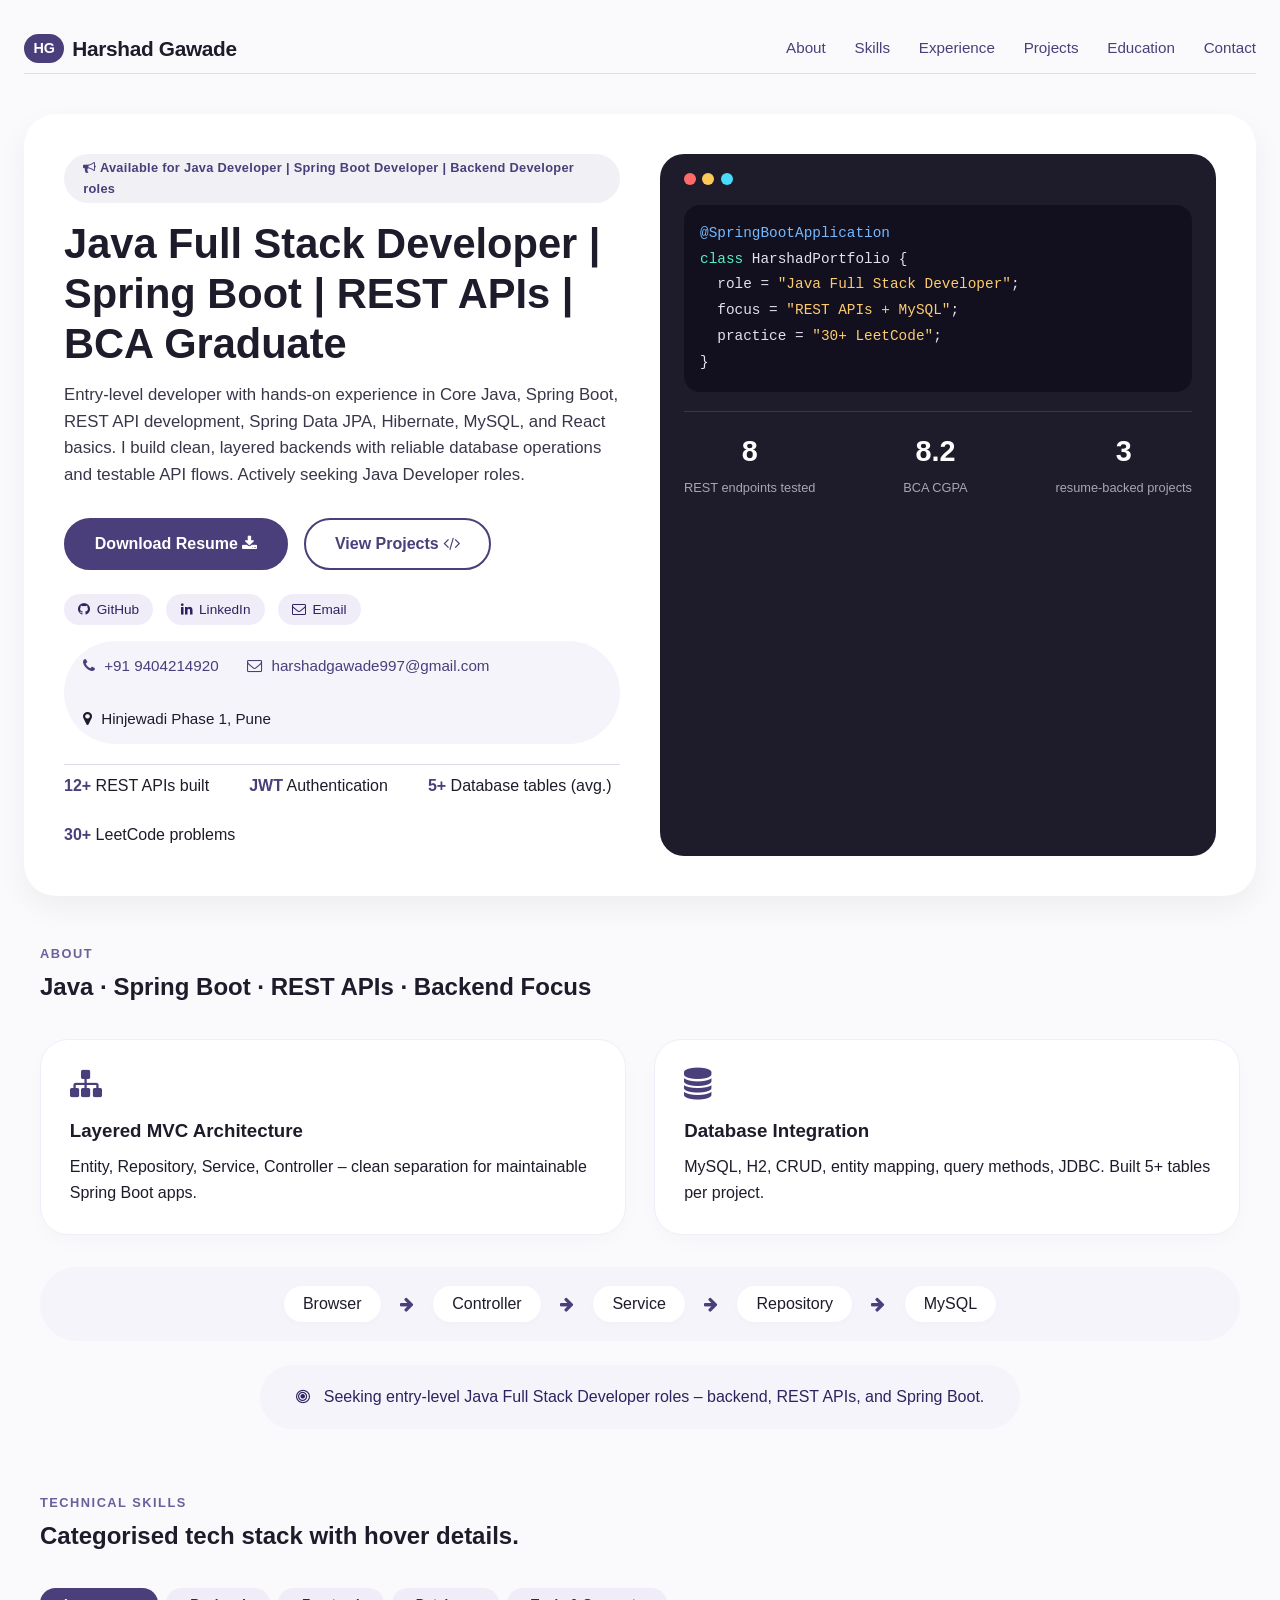
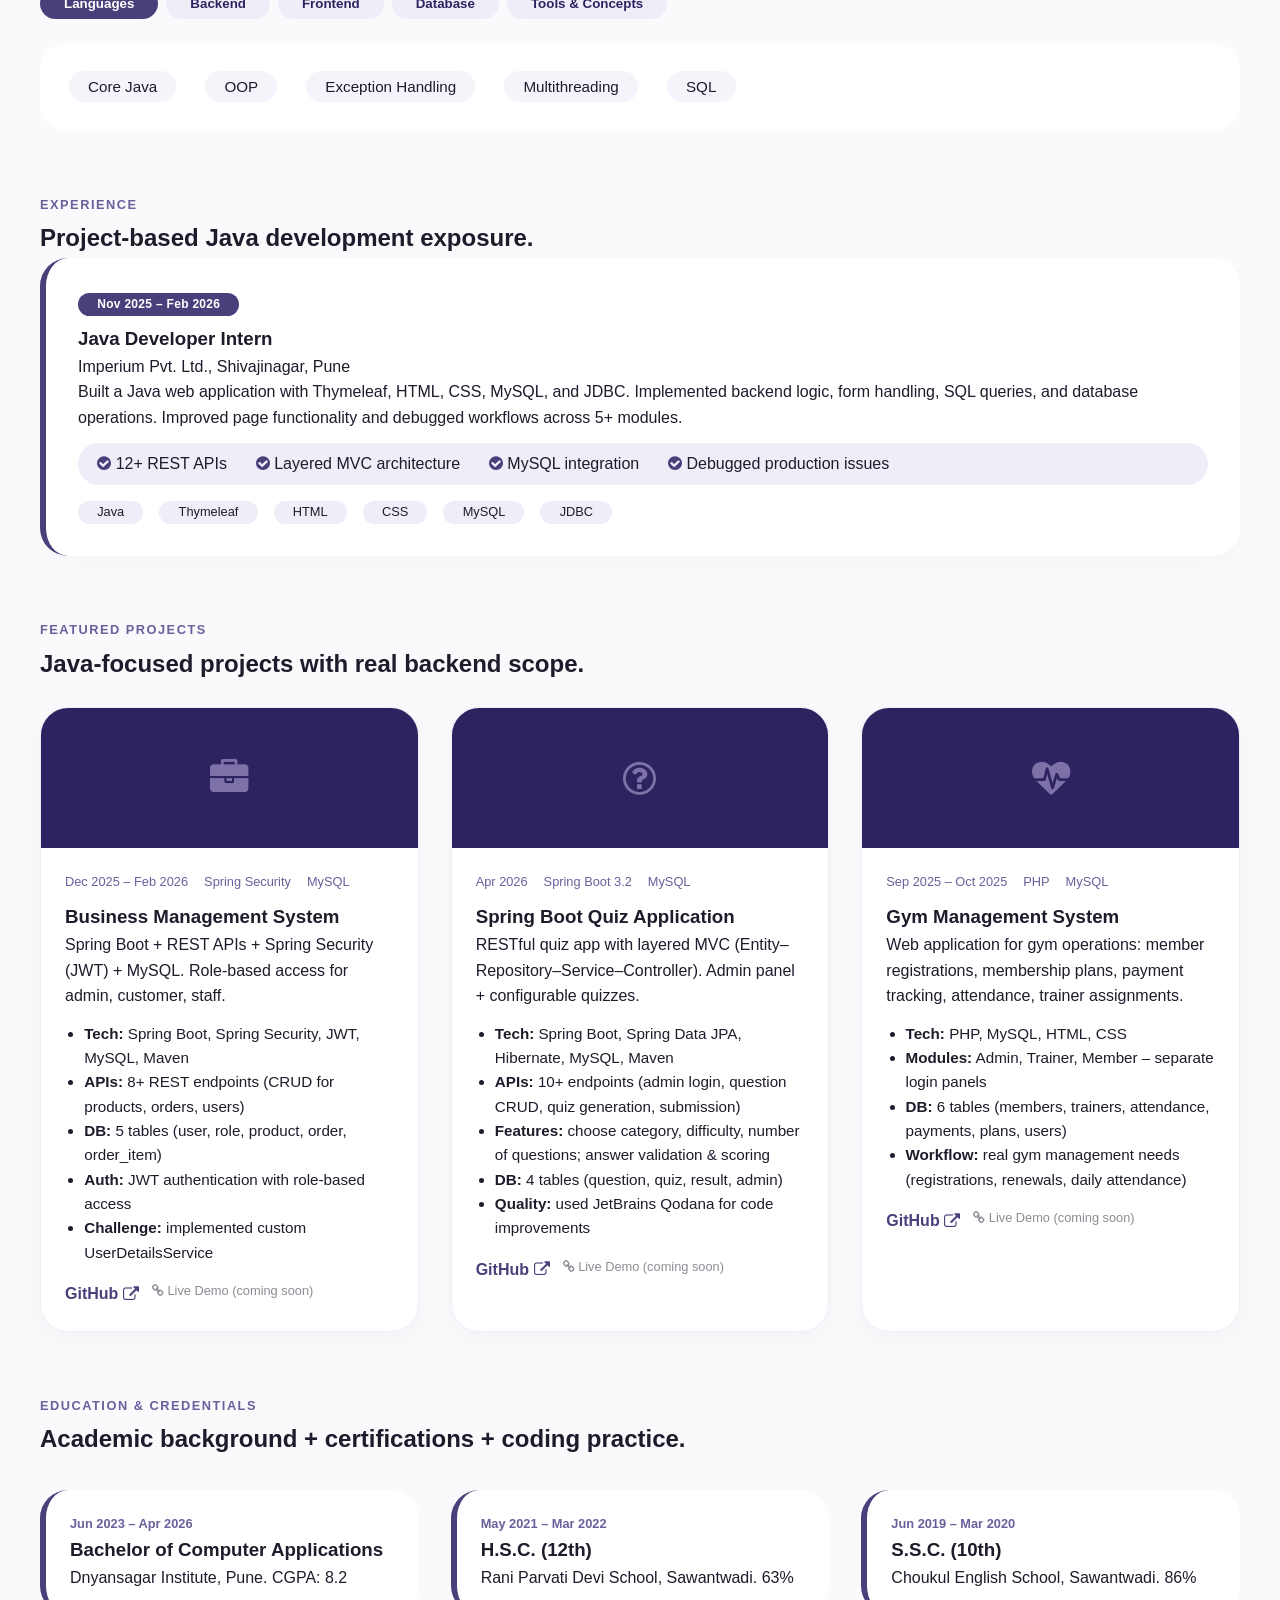
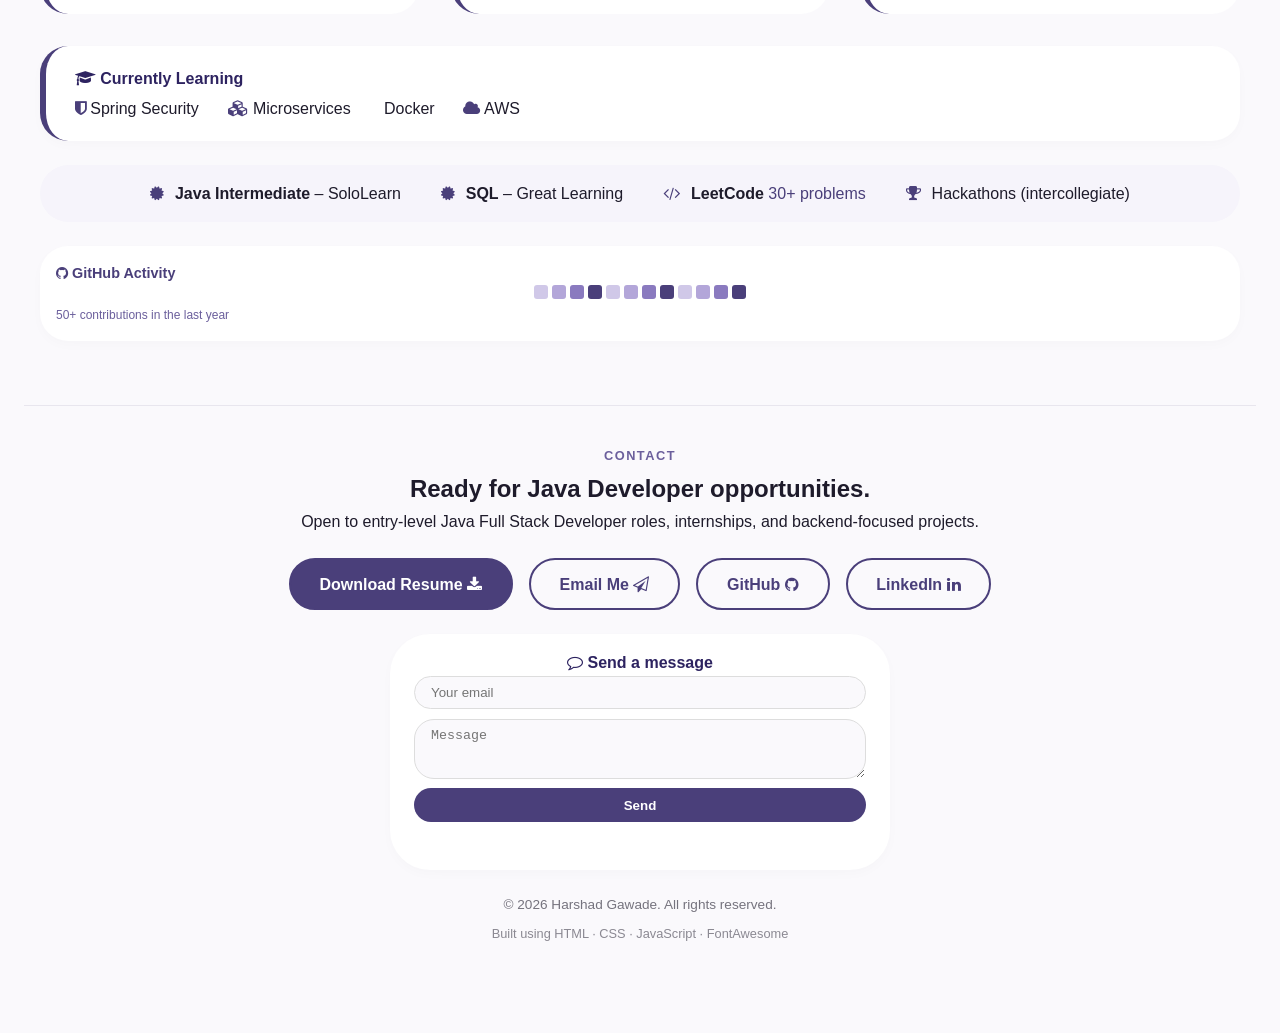
==== commit e95ad40c: "last commit" ====
--- a/index.html
+++ b/index.html
@@ -8,10 +8,204 @@
   <link rel="stylesheet" href="https://maxcdn.bootstrapcdn.com/font-awesome/4.7.0/css/font-awesome.min.css" />
   <link rel="icon" type="image/png" sizes="32x32" href="fevicon.io/favicon-32x32.png" />
   <link rel="icon" type="image/png" sizes="16x16" href="fevicon.io/favicon-16x16.png" />
-  <link rel="stylesheet" href="PORT.CSS" />
-  <script src="port.js" defer></script>
   <style>
-    /* additional inline styles for new elements */
+    /* ----- reset & base ----- */
+    * { margin:0; padding:0; box-sizing:border-box; }
+    body {
+      font-family: 'Inter', -apple-system, BlinkMacSystemFont, 'Segoe UI', Roboto, sans-serif;
+      background-color: #faf9fc;
+      color: #1e1b2b;
+      line-height: 1.6;
+      padding: 1.5rem;
+      transition: background 0.2s, color 0.2s;
+    }
+    a { color: #4a3f7a; text-decoration: none; transition: color 0.2s; }
+    a:hover { color: #2d2360; }
+
+    .section-band {
+      max-width: 1280px;
+      margin: 0 auto 4rem;
+      padding: 0 1rem;
+    }
+
+    /* ----- header / brand FIXED FOR MOBILE ----- */
+    .site-header {
+      display: flex;
+      flex-wrap: wrap;
+      align-items: center;
+      justify-content: space-between;
+      max-width: 1280px;
+      margin: 0 auto 2.5rem;
+      padding: 0.5rem 0;
+      border-bottom: 1px solid rgba(74, 63, 122, 0.15);
+      gap: 0.3rem;
+    }
+    
+    .brand {
+      display: flex;
+      align-items: center;
+      gap: 0.5rem;
+      font-weight: 700;
+      font-size: 1.3rem;
+      letter-spacing: -0.3px;
+      text-decoration: none;
+      color: inherit;
+      flex-shrink: 0;
+      min-width: auto;
+    }
+    
+    .brand-mark {
+      background: #4a3f7a;
+      color: white;
+      padding: 0.2rem 0.6rem;
+      border-radius: 40px;
+      font-size: 0.9rem;
+      flex-shrink: 0;
+    }
+    
+    .brand-name {
+      white-space: nowrap;
+      display: inline-block;
+    }
+    
+    .nav-links {
+      display: flex;
+      gap: 1.8rem;
+      font-weight: 500;
+      font-size: 0.95rem;
+      flex-wrap: wrap;
+      align-items: center;
+    }
+
+    /* ----- MOBILE FIX: brand name always visible ----- */
+    @media (max-width: 768px) {
+      .site-header {
+        gap: 0.2rem;
+        padding: 0.3rem 0;
+      }
+      
+      .brand {
+        font-size: 0.95rem;
+        flex: 0 0 auto;
+        min-width: 0;
+      }
+      
+      .brand-name {
+        font-size: 0.8rem;
+        display: inline-block !important;
+        white-space: nowrap;
+      }
+      
+      .brand-mark {
+        font-size: 0.65rem;
+        padding: 0.1rem 0.45rem;
+      }
+      
+      .nav-links {
+        order: 3;
+        flex: 1 1 100%;
+        justify-content: center;
+        gap: 0.4rem;
+        padding-top: 0.2rem;
+      }
+      
+      .nav-links a {
+        font-size: 0.65rem;
+        padding: 0.15rem 0.3rem;
+        white-space: nowrap;
+      }
+      
+  
+    }
+
+    @media (max-width: 480px) {
+      .brand {
+        font-size: 0.8rem;
+      }
+      
+      .brand-name {
+        font-size: 0.7rem !important;
+      }
+      
+      .brand-mark {
+        font-size: 0.55rem;
+        padding: 0.1rem 0.35rem;
+      }
+      
+      .nav-links a {
+        font-size: 0.55rem;
+        padding: 0.1rem 0.2rem;
+      }
+     
+    }
+
+    /* ----- buttons & cards ----- */
+    .btn {
+      display: inline-block;
+      padding: 0.7rem 1.8rem;
+      border-radius: 60px;
+      font-weight: 600;
+      border: 2px solid transparent;
+      transition: 0.2s;
+      cursor: default;
+      background: white;
+    }
+    .btn-primary {
+      background: #4a3f7a;
+      color: white;
+      border-color: #4a3f7a;
+    }
+    .btn-primary:hover { background: #2d2360; border-color: #2d2360; color: white; }
+    .btn-secondary {
+      background: transparent;
+      border-color: #4a3f7a;
+      color: #4a3f7a;
+    }
+    .btn-secondary:hover { background: #f0edf9; }
+
+    .eyebrow {
+      text-transform: uppercase;
+      letter-spacing: 1.5px;
+      font-size: 0.8rem;
+      font-weight: 600;
+      color: #6b5f9c;
+      margin-bottom: 0.25rem;
+    }
+
+    /* ----- hero ----- */
+    .hero {
+      display: grid;
+      grid-template-columns: 1fr 1fr;
+      gap: 2.5rem;
+      background: white;
+      border-radius: 32px;
+      padding: 2.5rem;
+      box-shadow: 0 12px 30px rgba(0,0,0,0.05);
+      margin-bottom: 3rem;
+    }
+    .hero-copy-block h1 {
+      font-size: 2.6rem;
+      line-height: 1.2;
+      margin: 0.5rem 0 0.8rem;
+    }
+    .hero-copy {
+      font-size: 1.05rem;
+      color: #3a364a;
+      margin-bottom: 1.8rem;
+    }
+    .hero-actions { display: flex; flex-wrap: wrap; gap: 1rem; margin: 1.5rem 0; }
+    .contact-row {
+      display: flex;
+      flex-wrap: wrap;
+      gap: 1.8rem;
+      font-size: 0.95rem;
+      background: #f6f4fb;
+      padding: 0.8rem 1.2rem;
+      border-radius: 60px;
+      margin-top: 1rem;
+    }
+    .contact-row i { margin-right: 0.3rem; }
+
     .hero-tagline {
       display: inline-block;
       background: rgba(74, 63, 122, 0.08);
@@ -23,6 +217,7 @@
       color: #4a3f7a;
       margin-bottom: 0.5rem;
     }
+
     .social-hero {
       display: flex;
       gap: 0.8rem;
@@ -41,10 +236,156 @@
       transition: 0.2s;
     }
     .social-hero a:hover { background: #4a3f7a; color: white; }
+
+    /* snapshot */
+    .hero-snapshot {
+      background: #1e1b2b;
+      border-radius: 24px;
+      padding: 1.2rem 1.5rem;
+      color: #e4e0f0;
+      display: flex;
+      flex-direction: column;
+      gap: 1.2rem;
+    }
+    .terminal-top {
+      display: flex;
+      gap: 0.4rem;
+    }
+    .terminal-top span {
+      width: 12px; height: 12px; border-radius: 50%;
+      background: #6b5f9c;
+      display: inline-block;
+    }
+    .terminal-top span:first-child { background: #ff6b6b; }
+    .terminal-top span:nth-child(2) { background: #feca57; }
+    .terminal-top span:last-child { background: #48dbfb; }
+    .code-window {
+      font-family: 'Menlo', monospace;
+      font-size: 0.9rem;
+      background: #12101e;
+      padding: 1rem;
+      border-radius: 16px;
+      line-height: 1.8;
+    }
+    .token-blue { color: #74b9ff; }
+    .token-green { color: #55efc4; }
+    .token-amber { color: #fdcb6e; }
+    .snapshot-list {
+      display: flex;
+      justify-content: space-between;
+      border-top: 1px solid #3a364a;
+      padding-top: 1rem;
+    }
+    .snapshot-list div { text-align: center; }
+    .snapshot-list strong {
+      display: block;
+      font-size: 1.8rem;
+      color: white;
+    }
+    .snapshot-list span { font-size: 0.8rem; opacity: 0.7; }
+
+    /* profile cards */
+    .profile-grid {
+      display: grid;
+      grid-template-columns: repeat(3, 1fr);
+      gap: 1.8rem;
+      margin: 2rem 0;
+    }
+    .focus-card {
+      background: white;
+      padding: 1.8rem;
+      border-radius: 28px;
+      box-shadow: 0 8px 20px rgba(0,0,0,0.02);
+      transition: 0.2s;
+      border: 1px solid #f0edf9;
+    }
+    .focus-card i { font-size: 2rem; color: #4a3f7a; margin-bottom: 0.5rem; display: inline-block; }
+    .focus-card h3 { margin: 0.5rem 0; }
+
+    /* tabs */
+    .tabs {
+      display: flex;
+      gap: 0.5rem;
+      flex-wrap: wrap;
+      margin: 2rem 0 1.5rem;
+    }
+    .tab {
+      background: #f0edf9;
+      border: none;
+      padding: 0.5rem 1.5rem;
+      border-radius: 60px;
+      font-weight: 600;
+      cursor: pointer;
+      transition: 0.15s;
+      color: #2d2360;
+    }
+    .tab.active {
+      background: #4a3f7a;
+      color: white;
+    }
+    .tab-panels { background: white; padding: 1.8rem; border-radius: 28px; }
+    .skill-grid { display: flex; flex-wrap: wrap; gap: 0.8rem 1.8rem; }
+    .skill-grid span {
+      background: #f6f4fb;
+      padding: 0.2rem 1.2rem;
+      border-radius: 40px;
+      font-size: 0.95rem;
+    }
+    .tab-panel[hidden] { display: none; }
+
+    /* experience */
+    .experience-card {
+      background: white;
+      border-radius: 28px;
+      padding: 2rem;
+      box-shadow: 0 8px 20px rgba(0,0,0,0.02);
+      border-left: 6px solid #4a3f7a;
+    }
+    .date-pill {
+      display: inline-block;
+      background: #4a3f7a;
+      color: white;
+      padding: 0.1rem 1.2rem;
+      border-radius: 60px;
+      font-size: 0.75rem;
+      font-weight: 600;
+      letter-spacing: 0.3px;
+      margin-bottom: 0.5rem;
+    }
+    .experience-stack {
+      display: flex;
+      flex-wrap: wrap;
+      gap: 0.5rem 1rem;
+      margin-top: 1rem;
+    }
+    .experience-stack span {
+      background: #f0edf9;
+      padding: 0.1rem 1.2rem;
+      border-radius: 40px;
+      font-size: 0.8rem;
+      font-weight: 500;
+    }
+
+    /* projects */
+    .project-grid {
+      display: grid;
+      grid-template-columns: repeat(auto-fit, minmax(320px, 1fr));
+      gap: 2rem;
+      margin-top: 1.5rem;
+    }
+    .project-card {
+      background: white;
+      border-radius: 28px;
+      overflow: hidden;
+      box-shadow: 0 8px 24px rgba(0,0,0,0.03);
+      transition: 0.2s;
+      border: 1px solid #f0edf9;
+    }
+    .project-card:hover { transform: translateY(-6px); box-shadow: 0 16px 40px rgba(0,0,0,0.06); }
     .project-screenshot {
       width: 100%;
       height: 140px;
-      background: #1e1b2b;
+      background: #2d2360;
       display: flex;
       align-items: center;
       justify-content: center;
@@ -53,37 +394,45 @@
       border-radius: 12px 12px 0 0;
       background-size: cover;
       background-position: center;
-      background-color: #2d2360;
     }
     .project-screenshot i { font-size: 2.4rem; opacity: 0.6; }
-    .skill-hover {
-      position: relative;
-      cursor: default;
-    }
-    .skill-hover .hover-detail {
-      display: none;
-      position: absolute;
-      background: #2d2360;
-      color: white;
-      padding: 0.2rem 0.8rem;
-      border-radius: 40px;
-      font-size: 0.7rem;
-      white-space: nowrap;
-      bottom: calc(100% + 6px);
-      left: 50%;
-      transform: translateX(-50%);
-      z-index: 10;
-    }
-    .skill-hover:hover .hover-detail { display: block; }
-    .skill-hover .hover-detail::after {
-      content: '';
-      position: absolute;
-      top: 100%;
-      left: 50%;
-      transform: translateX(-50%);
-      border: 4px solid transparent;
-      border-top-color: #2d2360;
-    }
+    .project-body { padding: 1.5rem; }
+    .project-meta {
+      display: flex;
+      flex-wrap: wrap;
+      gap: 0.3rem 1rem;
+      font-size: 0.8rem;
+      color: #6b5f9c;
+      margin-bottom: 0.6rem;
+    }
+    .project-body ul { margin: 0.8rem 0 1rem 1.2rem; font-size: 0.95rem; }
+    .project-link {
+      font-weight: 600;
+      display: inline-flex;
+      align-items: center;
+      gap: 0.3rem;
+    }
+
+    /* education */
+    .education-grid {
+      display: grid;
+      grid-template-columns: repeat(auto-fit, minmax(200px, 1fr));
+      gap: 2rem;
+      margin: 2rem 0;
+    }
+    .timeline-item { background: white; padding: 1.5rem; border-radius: 28px; border-left: 6px solid #4a3f7a; }
+    .timeline-item span:first-child { font-size: 0.8rem; color: #6b5f9c; font-weight: 600; display: block; }
+    .growth-strip {
+      display: flex;
+      flex-wrap: wrap;
+      justify-content: space-around;
+      background: #f6f4fb;
+      border-radius: 60px;
+      padding: 1.2rem;
+      margin-top: 1.5rem;
+    }
+    .growth-strip div { text-align: center; }
+
     .architecture-flow {
       display: flex;
       flex-wrap: wrap;
@@ -103,6 +452,24 @@
       box-shadow: 0 2px 8px rgba(0,0,0,0.02);
     }
     .architecture-flow i { color: #4a3f7a; }
+
+    /* footer */
+    .site-footer {
+      text-align: center;
+      border-top: 1px solid rgba(74, 63, 122, 0.1);
+      padding-top: 2.5rem;
+      margin-top: 3rem;
+    }
+    .footer-actions {
+      display: flex;
+      flex-wrap: wrap;
+      justify-content: center;
+      gap: 1rem;
+      margin: 1.5rem 0;
+    }
+    .copyright { opacity: 0.6; font-size: 0.85rem; margin-top: 1.5rem; }
+    .footer-built { font-size: 0.8rem; opacity: 0.5; margin-top: 0.5rem; }
+
     .back-to-top {
       position: fixed;
       bottom: 2rem;
@@ -123,27 +490,22 @@
       cursor: pointer;
       border: none;
     }
-    .back-to-top.visible { opacity: 1; visibility: visible; }
-    .back-to-top:hover { transform: translateY(-3px); }
-    .project-card { transition: 0.25s; }
-    .project-card:hover { transform: translateY(-6px); box-shadow: 0 16px 40px rgba(0,0,0,0.06); }
-    .footer-built {
-      font-size: 0.8rem;
-      opacity: 0.5;
-      margin-top: 0.5rem;
-    }
-    .growth-strip a { color: #4a3f7a; font-weight: 500; }
-    .growth-strip a:hover { text-decoration: underline; }
+
+    @media (max-width: 800px) {
+      .hero { grid-template-columns: 1fr; }
+      .profile-grid { grid-template-columns: 1fr; }
+    }
   </style>
 </head>
 <body>
   <!-- Back to Top button -->
   <button class="back-to-top" id="backToTop" aria-label="Back to top"><i class="fa fa-arrow-up"></i></button>
 
+  <!-- HEADER - FIXED FOR MOBILE -->
   <header class="site-header" id="top">
     <a class="brand" href="#home" aria-label="Harshad Gawade home">
       <span class="brand-mark">HG</span>
-      <span>Harshad Gawade</span>
+      <span class="brand-name">Harshad Gawade</span>
     </a>
     <nav class="nav-links" aria-label="Primary navigation">
       <a href="#about">About</a>
@@ -153,13 +515,10 @@
       <a href="#education">Education</a>
       <a href="#contact">Contact</a>
     </nav>
-    <button class="theme-toggle" type="button" aria-label="Switch theme" aria-pressed="false">
-      <i class="fa fa-moon-o" aria-hidden="true"></i>
-    </button>
   </header>
 
   <main>
-    <!-- HERO: tagline + strong headline + social icons + metrics -->
+    <!-- HERO -->
     <section class="hero section-band" id="home">
       <div class="hero-copy-block">
         <p class="hero-tagline"><i class="fa fa-bullhorn" aria-hidden="true"></i> Available for Java Developer | Spring Boot Developer | Backend Developer roles</p>
@@ -179,7 +538,6 @@
           </a>
         </div>
 
-        <!-- Social icons in hero -->
         <div class="social-hero">
           <a href="https://github.com/harshu0316/" target="_blank"><i class="fa fa-github" aria-hidden="true"></i> GitHub</a>
           <a href="https://www.linkedin.com/in/harshadgawade707" target="_blank"><i class="fa fa-linkedin" aria-hidden="true"></i> LinkedIn</a>
@@ -192,7 +550,6 @@
           <span><i class="fa fa-map-marker" aria-hidden="true"></i> Hinjewadi Phase 1, Pune</span>
         </div>
 
-        <!-- recruiter metrics strip -->
         <div class="metrics-strip" style="display:flex; flex-wrap:wrap; gap:1.5rem 2.5rem; margin-top:1.2rem; padding:0.5rem 0; border-top:1px solid #e0dcee;">
           <div><strong style="color:#4a3f7a;">12+</strong> REST APIs built</div>
           <div><strong style="color:#4a3f7a;">JWT</strong> Authentication</div>
@@ -219,7 +576,7 @@
       </aside>
     </section>
 
-    <!-- ABOUT: concise + architecture diagram -->
+    <!-- ABOUT -->
     <section class="section-band profile-section" id="about">
       <div class="section-heading">
         <p class="eyebrow">About</p>
@@ -238,7 +595,6 @@
         </article>
       </div>
 
-      <!-- Architecture flow diagram -->
       <div class="architecture-flow">
         <span>Browser</span> <i class="fa fa-arrow-right"></i>
         <span>Controller</span> <i class="fa fa-arrow-right"></i>
@@ -255,7 +611,7 @@
       </div>
     </section>
 
-    <!-- SKILLS: with hover details -->
+    <!-- SKILLS -->
     <section class="section-band skills-section" id="skills">
       <div class="section-heading">
         <p class="eyebrow">Technical Skills</p>
@@ -271,65 +627,35 @@
       </div>
 
       <div class="tab-panels">
-        <!-- Languages -->
         <div class="tab-panel active" id="lang-panel" role="tabpanel" aria-labelledby="lang-tab">
           <div class="skill-grid">
-            <span class="skill-hover">Core Java <span class="hover-detail">Collections · OOP · Streams</span></span>
-            <span class="skill-hover">OOP <span class="hover-detail">Inheritance · Polymorphism · Encapsulation</span></span>
-            <span class="skill-hover">Exception Handling <span class="hover-detail">try-catch · custom exceptions</span></span>
-            <span class="skill-hover">Multithreading <span class="hover-detail">Thread · Runnable · synchronized</span></span>
-            <span class="skill-hover">SQL <span class="hover-detail">Joins · subqueries · aggregations</span></span>
-          </div>
-        </div>
-        <!-- Backend -->
+            <span>Core Java</span><span>OOP</span><span>Exception Handling</span><span>Multithreading</span><span>SQL</span>
+          </div>
+        </div>
         <div class="tab-panel" id="backend-panel" role="tabpanel" aria-labelledby="backend-tab" hidden>
           <div class="skill-grid">
-            <span class="skill-hover">Spring Boot <span class="hover-detail">Auto-config · starters · Actuator</span></span>
-            <span class="skill-hover">Spring MVC <span class="hover-detail">@Controller · @RequestMapping</span></span>
-            <span class="skill-hover">Spring Data JPA <span class="hover-detail">Repositories · Query methods</span></span>
-            <span class="skill-hover">Hibernate <span class="hover-detail">ORM · caching · relationships</span></span>
-            <span class="skill-hover">REST APIs <span class="hover-detail">@RestController · HTTP methods</span></span>
-            <span class="skill-hover">Spring Security (JWT) <span class="hover-detail">Authentication · Authorization</span></span>
-            <span class="skill-hover">JDBC <span class="hover-detail">Connection · Statement · ResultSet</span></span>
-          </div>
-        </div>
-        <!-- Frontend -->
+            <span>Spring Boot</span><span>Spring MVC</span><span>Spring Data JPA</span><span>Hibernate</span><span>REST APIs</span><span>Spring Security (JWT)</span><span>JDBC</span>
+          </div>
+        </div>
         <div class="tab-panel" id="frontend-panel" role="tabpanel" aria-labelledby="frontend-tab" hidden>
           <div class="skill-grid">
-            <span class="skill-hover">HTML <span class="hover-detail">Semantic elements · forms</span></span>
-            <span class="skill-hover">CSS <span class="hover-detail">Flexbox · Grid · animations</span></span>
-            <span class="skill-hover">JavaScript <span class="hover-detail">ES6 · DOM · fetch</span></span>
-            <span class="skill-hover">React Basics <span class="hover-detail">Components · props · state</span></span>
-            <span class="skill-hover">Thymeleaf <span class="hover-detail">Templates · expressions</span></span>
-            <span class="skill-hover">PHP <span class="hover-detail">Sessions · MySQLi</span></span>
-          </div>
-        </div>
-        <!-- Database -->
+            <span>HTML</span><span>CSS</span><span>JavaScript</span><span>React Basics</span><span>Thymeleaf</span><span>PHP</span>
+          </div>
+        </div>
         <div class="tab-panel" id="db-panel" role="tabpanel" aria-labelledby="db-tab" hidden>
           <div class="skill-grid">
-            <span class="skill-hover">MySQL <span class="hover-detail">DDL · DML · indexing</span></span>
-            <span class="skill-hover">H2 Database <span class="hover-detail">In-memory · console</span></span>
-            <span class="skill-hover">CRUD Operations <span class="hover-detail">Create · Read · Update · Delete</span></span>
-            <span class="skill-hover">Entity Mapping <span class="hover-detail">@OneToMany · @ManyToOne</span></span>
-            <span class="skill-hover">Query Methods <span class="hover-detail">findBy · custom queries</span></span>
-          </div>
-        </div>
-        <!-- Tools -->
+            <span>MySQL</span><span>H2 Database</span><span>CRUD Operations</span><span>Entity Mapping</span><span>Query Methods</span>
+          </div>
+        </div>
         <div class="tab-panel" id="tools-panel" role="tabpanel" aria-labelledby="tools-tab" hidden>
           <div class="skill-grid">
-            <span class="skill-hover">Maven <span class="hover-detail">pom.xml · dependencies</span></span>
-            <span class="skill-hover">Lombok <span class="hover-detail">@Data · @Builder</span></span>
-            <span class="skill-hover">Postman <span class="hover-detail">API testing · collections</span></span>
-            <span class="skill-hover">Git/GitHub <span class="hover-detail">commits · branches · PRs</span></span>
-            <span class="skill-hover">IntelliJ IDEA <span class="hover-detail">Debug · refactor</span></span>
-            <span class="skill-hover">Qodana <span class="hover-detail">Code quality · inspections</span></span>
-            <span class="skill-hover">Microservices <span class="hover-detail">concepts · communication</span></span>
+            <span>Maven</span><span>Lombok</span><span>Postman</span><span>Git/GitHub</span><span>IntelliJ IDEA</span><span>Qodana</span><span>Microservices (concepts)</span>
           </div>
         </div>
       </div>
     </section>
 
-    <!-- EXPERIENCE: with achievements -->
+    <!-- EXPERIENCE -->
     <section class="section-band experience-section" id="experience">
       <div class="section-heading">
         <p class="eyebrow">Experience</p>
@@ -345,7 +671,6 @@
             Implemented backend logic, form handling, SQL queries, and database operations.
             Improved page functionality and debugged workflows across 5+ modules.
           </p>
-          <!-- achievements -->
           <div style="display:flex; flex-wrap:wrap; gap:0.8rem 1.8rem; margin-top:0.8rem; background:#f0edf9; padding:0.5rem 1.2rem; border-radius:60px;">
             <span><i class="fa fa-check-circle" style="color:#4a3f7a;"></i> 12+ REST APIs</span>
             <span><i class="fa fa-check-circle" style="color:#4a3f7a;"></i> Layered MVC architecture</span>
@@ -359,7 +684,7 @@
       </article>
     </section>
 
-    <!-- PROJECTS: with screenshots (placeholders) + detailed technical info -->
+    <!-- PROJECTS -->
     <section class="section-band projects-section" id="projects">
       <div class="section-heading">
         <p class="eyebrow">Featured Projects</p>
@@ -367,7 +692,6 @@
       </div>
 
       <div class="project-grid">
-        <!-- Business Management System -->
         <article class="project-card">
           <div class="project-screenshot" style="background-image: url('https://via.placeholder.com/600x140/2d2360/8a7abf?text=Business+Management+System');">
             <i class="fa fa-briefcase" aria-hidden="true"></i>
@@ -390,7 +714,6 @@
           </div>
         </article>
 
-        <!-- Quiz Application -->
         <article class="project-card">
           <div class="project-screenshot" style="background-image: url('https://via.placeholder.com/600x140/2d2360/8a7abf?text=Quiz+Application');">
             <i class="fa fa-question-circle-o" aria-hidden="true"></i>
@@ -413,7 +736,6 @@
           </div>
         </article>
 
-        <!-- Gym Management System -->
         <article class="project-card">
           <div class="project-screenshot" style="background-image: url('https://via.placeholder.com/600x140/2d2360/8a7abf?text=Gym+Management');">
             <i class="fa fa-heartbeat" aria-hidden="true"></i>
@@ -437,7 +759,7 @@
       </div>
     </section>
 
-    <!-- EDUCATION + CERTIFICATIONS + CODING PROFILES + Currently Learning -->
+    <!-- EDUCATION -->
     <section class="section-band education-section" id="education">
       <div class="section-heading">
         <p class="eyebrow">Education &amp; Credentials</p>
@@ -450,7 +772,6 @@
         <article class="timeline-item"><span>Jun 2019 – Mar 2020</span><h3>S.S.C. (10th)</h3><p>Choukul English School, Sawantwadi. 86%</p></article>
       </div>
 
-      <!-- Currently Learning -->
       <div style="background:white; border-radius:28px; padding:1.2rem 1.8rem; margin:1.2rem 0; box-shadow:0 4px 12px rgba(0,0,0,0.02); border-left:6px solid #4a3f7a;">
         <p style="font-weight:600; color:#2d2360;"><i class="fa fa-graduation-cap" aria-hidden="true"></i> Currently Learning</p>
         <div style="display:flex; flex-wrap:wrap; gap:0.5rem 1.8rem; margin-top:0.3rem;">
@@ -461,7 +782,6 @@
         </div>
       </div>
 
-      <!-- Certifications + Coding Profiles -->
       <div style="display:flex; flex-wrap:wrap; gap:1.2rem 2.5rem; justify-content:center; background:#f6f4fb; padding:1rem 1.5rem; border-radius:60px; margin:1.5rem 0;">
         <div><i class="fa fa-certificate" style="color:#4a3f7a; margin-right:0.4rem;"></i> <strong>Java Intermediate</strong> – SoloLearn</div>
         <div><i class="fa fa-certificate" style="color:#4a3f7a; margin-right:0.4rem;"></i> <strong>SQL</strong> – Great Learning</div>
@@ -469,9 +789,8 @@
         <div><i class="fa fa-trophy" style="color:#4a3f7a; margin-right:0.4rem;"></i> Hackathons (intercollegiate)</div>
       </div>
 
-      <!-- GitHub contribution heatmap (simulated) -->
       <div style="background:white; border-radius:28px; padding:1rem; box-shadow:0 4px 12px rgba(0,0,0,0.02);">
-        <p style="font-size:0.9rem; color:#4a3f7a; font-weight:600;"><i class="fa fa-github" aria-hidden="true"></i> GitHub Activity (simulated)</p>
+        <p style="font-size:0.9rem; color:#4a3f7a; font-weight:600;"><i class="fa fa-github" aria-hidden="true"></i> GitHub Activity</p>
         <div style="display:flex; gap:4px; flex-wrap:wrap; justify-content:center;">
           <span style="display:inline-block; width:14px; height:14px; background:#d0c8e8; border-radius:3px;"></span>
           <span style="display:inline-block; width:14px; height:14px; background:#b3a6d9; border-radius:3px;"></span>
@@ -485,17 +804,13 @@
           <span style="display:inline-block; width:14px; height:14px; background:#b3a6d9; border-radius:3px;"></span>
           <span style="display:inline-block; width:14px; height:14px; background:#8a7abf; border-radius:3px;"></span>
           <span style="display:inline-block; width:14px; height:14px; background:#4a3f7a; border-radius:3px;"></span>
-          <span style="display:inline-block; width:14px; height:14px; background:#d0c8e8; border-radius:3px;"></span>
-          <span style="display:inline-block; width:14px; height:14px; background:#b3a6d9; border-radius:3px;"></span>
-          <span style="display:inline-block; width:14px; height:14px; background:#8a7abf; border-radius:3px;"></span>
-          <span style="display:inline-block; width:14px; height:14px; background:#4a3f7a; border-radius:3px;"></span>
         </div>
         <p style="font-size:0.75rem; color:#6b5f9c; margin-top:0.4rem;">50+ contributions in the last year</p>
       </div>
     </section>
   </main>
 
-  <!-- FOOTER: resume download, contact form, built with -->
+  <!-- FOOTER -->
   <footer class="site-footer section-band" id="contact">
     <div>
       <p class="eyebrow">Contact</p>
@@ -510,7 +825,6 @@
       <a class="btn btn-secondary" href="https://www.linkedin.com/in/harshadgawade707" target="_blank">LinkedIn <i class="fa fa-linkedin" aria-hidden="true"></i></a>
     </div>
 
-    <!-- Contact form with validation, loading, success message (simulated) -->
     <div style="max-width:500px; margin:1.2rem auto; background:white; border-radius:40px; padding:1rem 1.5rem; box-shadow:0 4px 12px rgba(0,0,0,0.02);">
       <p style="font-weight:600; color:#2d2360;"><i class="fa fa-comment-o" aria-hidden="true"></i> Send a message</p>
       <form id="contactForm" onsubmit="return handleForm(event)">
@@ -539,7 +853,7 @@
     });
     backBtn.addEventListener('click', () => window.scrollTo({top:0, behavior:'smooth'}));
 
-    // Contact form simulation
+    // Contact form
     function handleForm(e) {
       e.preventDefault();
       const email = document.getElementById('emailInput').value.trim();
@@ -551,7 +865,6 @@
         status.innerHTML = '<span style="color:#d9534f;">Please fill all fields.</span>';
         return false;
       }
-      // simulate sending
       btnText.style.display = 'none';
       spinner.style.display = 'inline';
       status.innerHTML = '';
@@ -565,16 +878,6 @@
       return false;
     }
 
-    // Theme toggle
-    const themeBtn = document.querySelector('.theme-toggle');
-    const body = document.body;
-    themeBtn.addEventListener('click', function() {
-      body.classList.toggle('dark');
-      const pressed = body.classList.contains('dark');
-      themeBtn.setAttribute('aria-pressed', pressed);
-      const icon = themeBtn.querySelector('i');
-      icon.className = pressed ? 'fa fa-sun-o' : 'fa fa-moon-o';
-    });
 
     // Tabs
     const tabs = document.querySelectorAll('.tab');
@@ -603,7 +906,7 @@
     // current year
     document.getElementById('current-year').textContent = new Date().getFullYear();
 
-    // Nav highlight on scroll (simple)
+    // Nav highlight on scroll
     const sections = document.querySelectorAll('section[id]');
     const navLinks = document.querySelectorAll('.nav-links a');
     window.addEventListener('scroll', () => {
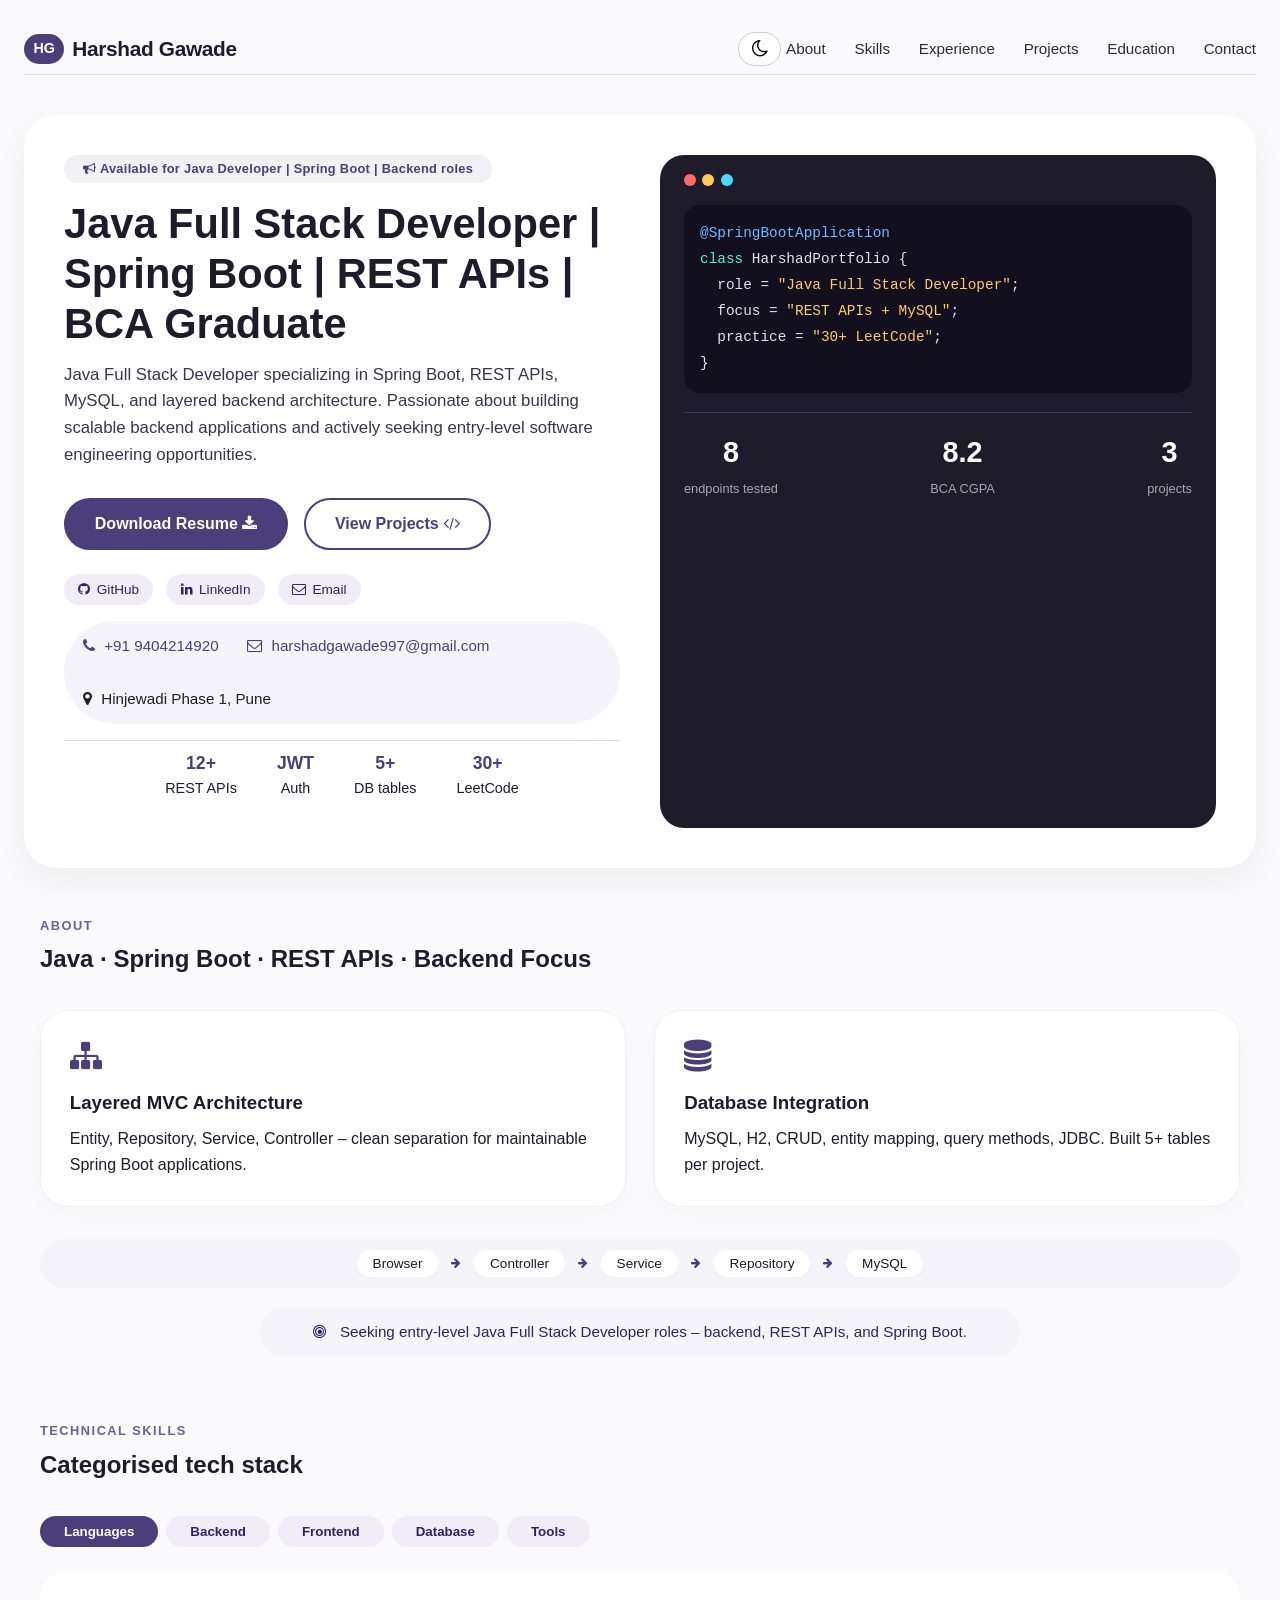
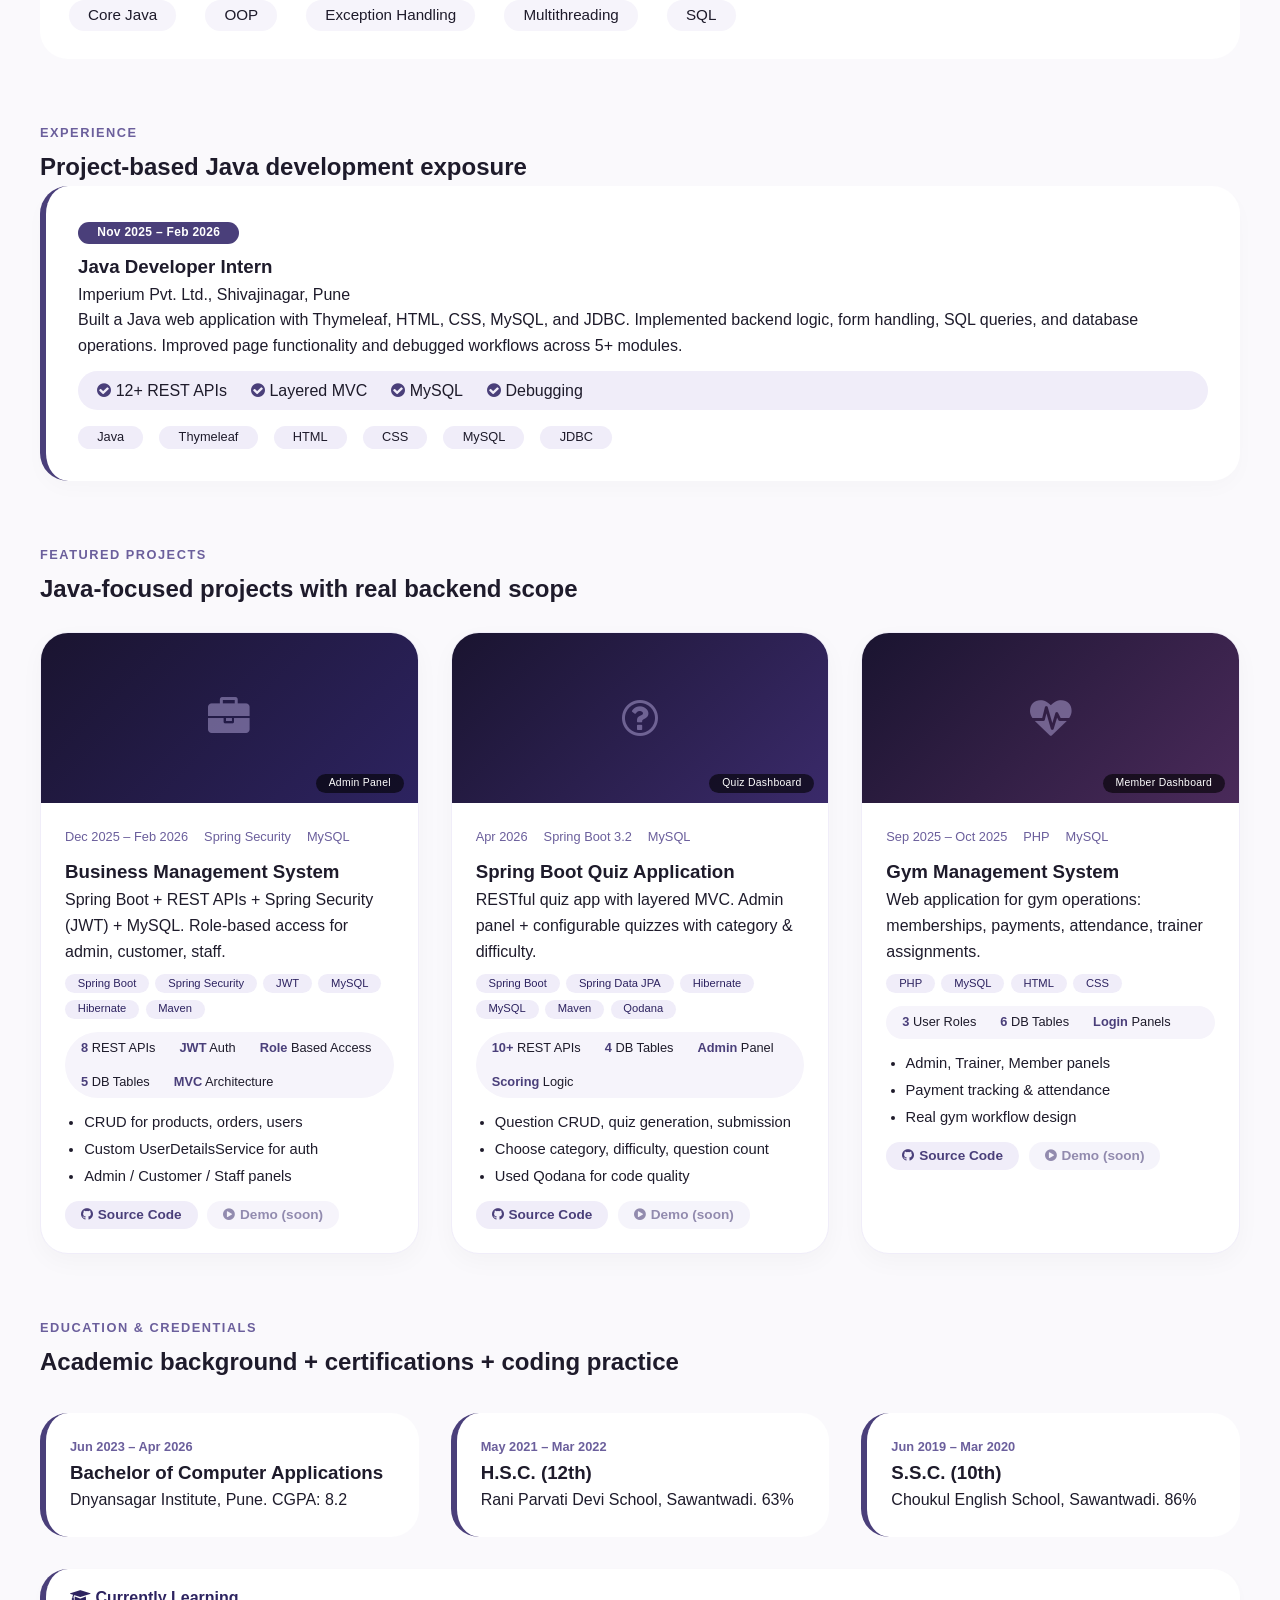
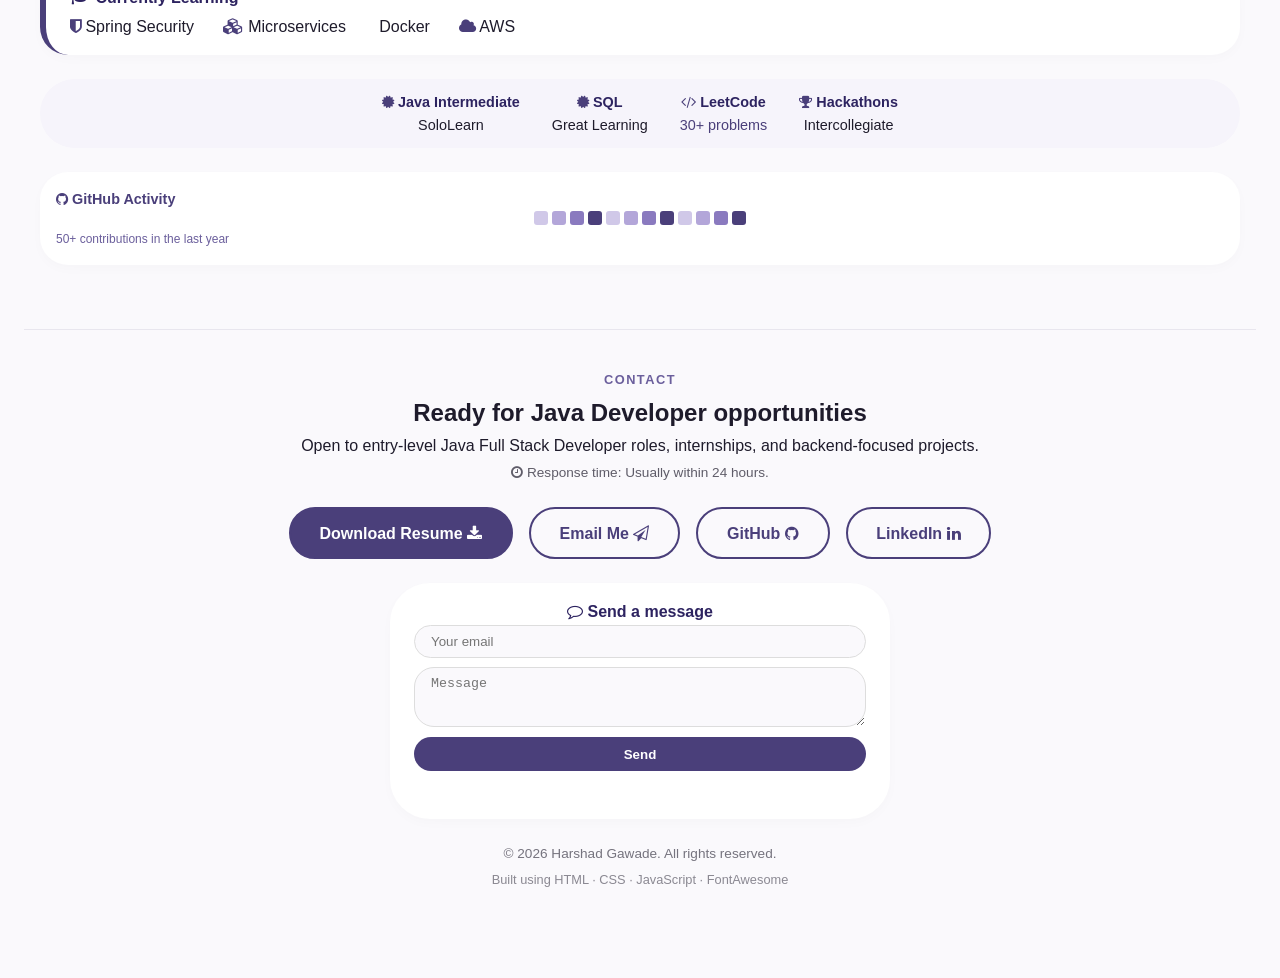
==== commit ce43a908: "last commit forever" ====
--- a/index.html
+++ b/index.html
@@ -11,6 +11,7 @@
   <style>
     /* ----- reset & base ----- */
     * { margin:0; padding:0; box-sizing:border-box; }
+    html { scroll-behavior: smooth; }
     body {
       font-family: 'Inter', -apple-system, BlinkMacSystemFont, 'Segoe UI', Roboto, sans-serif;
       background-color: #faf9fc;
@@ -28,7 +29,18 @@
       padding: 0 1rem;
     }
 
-    /* ----- header / brand FIXED FOR MOBILE ----- */
+    /* fade-in animation */
+    .fade-in {
+      opacity: 0;
+      transform: translateY(30px);
+      transition: opacity 0.7s ease, transform 0.7s ease;
+    }
+    .fade-in.visible {
+      opacity: 1;
+      transform: translateY(0);
+    }
+
+    /* ----- header ----- */
     .site-header {
       display: flex;
       flex-wrap: wrap;
@@ -40,7 +52,6 @@
       border-bottom: 1px solid rgba(74, 63, 122, 0.15);
       gap: 0.3rem;
     }
-    
     .brand {
       display: flex;
       align-items: center;
@@ -51,9 +62,7 @@
       text-decoration: none;
       color: inherit;
       flex-shrink: 0;
-      min-width: auto;
-    }
-    
+    }
     .brand-mark {
       background: #4a3f7a;
       color: white;
@@ -62,12 +71,19 @@
       font-size: 0.9rem;
       flex-shrink: 0;
     }
-    
-    .brand-name {
-      white-space: nowrap;
-      display: inline-block;
-    }
-    
+    .brand-name { white-space: nowrap; display: inline-block; }
+    .theme-toggle {
+      background: transparent;
+      border: 1px solid #ccc;
+      border-radius: 30px;
+      padding: 0.3rem 0.8rem;
+      font-size: 1.2rem;
+      cursor: pointer;
+      transition: 0.2s;
+      background: white;
+      flex-shrink: 0;
+      margin-left: auto;
+    }
     .nav-links {
       display: flex;
       gap: 1.8rem;
@@ -76,70 +92,28 @@
       flex-wrap: wrap;
       align-items: center;
     }
-
-    /* ----- MOBILE FIX: brand name always visible ----- */
+    .nav-links a { color: #2d2b3a; }
+    .nav-links a:hover { color: #4a3f7a; }
+    .nav-links a.active-nav { color: #4a3f7a; font-weight: 700; }
+
     @media (max-width: 768px) {
-      .site-header {
-        gap: 0.2rem;
-        padding: 0.3rem 0;
-      }
-      
-      .brand {
-        font-size: 0.95rem;
-        flex: 0 0 auto;
-        min-width: 0;
-      }
-      
-      .brand-name {
-        font-size: 0.8rem;
-        display: inline-block !important;
-        white-space: nowrap;
-      }
-      
-      .brand-mark {
-        font-size: 0.65rem;
-        padding: 0.1rem 0.45rem;
-      }
-      
-      .nav-links {
-        order: 3;
-        flex: 1 1 100%;
-        justify-content: center;
-        gap: 0.4rem;
-        padding-top: 0.2rem;
-      }
-      
-      .nav-links a {
-        font-size: 0.65rem;
-        padding: 0.15rem 0.3rem;
-        white-space: nowrap;
-      }
-      
-  
-    }
-
+      .site-header { gap: 0.2rem; padding: 0.3rem 0; }
+      .brand { font-size: 0.95rem; flex: 0 0 auto; }
+      .brand-name { font-size: 0.8rem; }
+      .brand-mark { font-size: 0.65rem; padding: 0.1rem 0.45rem; }
+      .nav-links { order: 3; flex: 1 1 100%; justify-content: center; gap: 0.4rem; padding-top: 0.2rem; }
+      .nav-links a { font-size: 0.65rem; padding: 0.15rem 0.3rem; white-space: nowrap; }
+      .theme-toggle { font-size: 0.9rem; padding: 0.15rem 0.5rem; margin-left: 0; flex-shrink: 0; }
+    }
     @media (max-width: 480px) {
-      .brand {
-        font-size: 0.8rem;
-      }
-      
-      .brand-name {
-        font-size: 0.7rem !important;
-      }
-      
-      .brand-mark {
-        font-size: 0.55rem;
-        padding: 0.1rem 0.35rem;
-      }
-      
-      .nav-links a {
-        font-size: 0.55rem;
-        padding: 0.1rem 0.2rem;
-      }
-     
-    }
-
-    /* ----- buttons & cards ----- */
+      .brand { font-size: 0.8rem; }
+      .brand-name { font-size: 0.7rem !important; }
+      .brand-mark { font-size: 0.55rem; padding: 0.1rem 0.35rem; }
+      .nav-links a { font-size: 0.55rem; padding: 0.1rem 0.2rem; }
+      .theme-toggle { font-size: 0.75rem; padding: 0.1rem 0.4rem; }
+    }
+
+    /* ----- buttons ----- */
     .btn {
       display: inline-block;
       padding: 0.7rem 1.8rem;
@@ -147,21 +121,14 @@
       font-weight: 600;
       border: 2px solid transparent;
       transition: 0.2s;
+      background: white;
       cursor: default;
-      background: white;
-    }
-    .btn-primary {
-      background: #4a3f7a;
-      color: white;
-      border-color: #4a3f7a;
-    }
+    }
+    .btn-primary { background: #4a3f7a; color: white; border-color: #4a3f7a; }
     .btn-primary:hover { background: #2d2360; border-color: #2d2360; color: white; }
-    .btn-secondary {
-      background: transparent;
-      border-color: #4a3f7a;
-      color: #4a3f7a;
-    }
+    .btn-secondary { background: transparent; border-color: #4a3f7a; color: #4a3f7a; }
     .btn-secondary:hover { background: #f0edf9; }
+    .btn-sm { padding: 0.3rem 1rem; font-size: 0.8rem; border-radius: 40px; }
 
     .eyebrow {
       text-transform: uppercase;
@@ -205,7 +172,6 @@
       margin-top: 1rem;
     }
     .contact-row i { margin-right: 0.3rem; }
-
     .hero-tagline {
       display: inline-block;
       background: rgba(74, 63, 122, 0.08);
@@ -217,7 +183,6 @@
       color: #4a3f7a;
       margin-bottom: 0.5rem;
     }
-
     .social-hero {
       display: flex;
       gap: 0.8rem;
@@ -237,7 +202,6 @@
     }
     .social-hero a:hover { background: #4a3f7a; color: white; }
 
-    /* snapshot */
     .hero-snapshot {
       background: #1e1b2b;
       border-radius: 24px;
@@ -247,14 +211,11 @@
       flex-direction: column;
       gap: 1.2rem;
     }
-    .terminal-top {
-      display: flex;
-      gap: 0.4rem;
-    }
+    .terminal-top { display: flex; gap: 0.4rem; }
     .terminal-top span {
       width: 12px; height: 12px; border-radius: 50%;
+      display: inline-block;
       background: #6b5f9c;
-      display: inline-block;
     }
     .terminal-top span:first-child { background: #ff6b6b; }
     .terminal-top span:nth-child(2) { background: #feca57; }
@@ -277,14 +238,14 @@
       padding-top: 1rem;
     }
     .snapshot-list div { text-align: center; }
-    .snapshot-list strong {
-      display: block;
-      font-size: 1.8rem;
-      color: white;
-    }
+    .snapshot-list strong { display: block; font-size: 1.8rem; color: white; }
     .snapshot-list span { font-size: 0.8rem; opacity: 0.7; }
 
-    /* profile cards */
+    @media (max-width: 800px) {
+      .hero { grid-template-columns: 1fr; padding: 1.5rem; }
+    }
+
+    /* ----- profile / about ----- */
     .profile-grid {
       display: grid;
       grid-template-columns: repeat(3, 1fr);
@@ -301,8 +262,31 @@
     }
     .focus-card i { font-size: 2rem; color: #4a3f7a; margin-bottom: 0.5rem; display: inline-block; }
     .focus-card h3 { margin: 0.5rem 0; }
-
-    /* tabs */
+    @media (max-width: 800px) { .profile-grid { grid-template-columns: 1fr; } }
+
+    /* architecture flow - compact */
+    .arch-flow {
+      display: flex;
+      flex-wrap: wrap;
+      justify-content: center;
+      align-items: center;
+      gap: 0.3rem 0.8rem;
+      background: #f6f4fb;
+      padding: 0.7rem 1.2rem;
+      border-radius: 60px;
+      margin: 1.2rem 0;
+      font-size: 0.85rem;
+    }
+    .arch-flow span {
+      background: white;
+      padding: 0.15rem 1rem;
+      border-radius: 40px;
+      font-weight: 500;
+      box-shadow: 0 2px 6px rgba(0,0,0,0.02);
+    }
+    .arch-flow i { color: #4a3f7a; font-size: 0.7rem; }
+
+    /* ----- skills ----- */
     .tabs {
       display: flex;
       gap: 0.5rem;
@@ -319,10 +303,7 @@
       transition: 0.15s;
       color: #2d2360;
     }
-    .tab.active {
-      background: #4a3f7a;
-      color: white;
-    }
+    .tab.active { background: #4a3f7a; color: white; }
     .tab-panels { background: white; padding: 1.8rem; border-radius: 28px; }
     .skill-grid { display: flex; flex-wrap: wrap; gap: 0.8rem 1.8rem; }
     .skill-grid span {
@@ -333,7 +314,7 @@
     }
     .tab-panel[hidden] { display: none; }
 
-    /* experience */
+    /* ----- experience ----- */
     .experience-card {
       background: white;
       border-radius: 28px;
@@ -366,10 +347,10 @@
       font-weight: 500;
     }
 
-    /* projects */
+    /* ----- projects ----- */
     .project-grid {
       display: grid;
-      grid-template-columns: repeat(auto-fit, minmax(320px, 1fr));
+      grid-template-columns: repeat(auto-fit, minmax(340px, 1fr));
       gap: 2rem;
       margin-top: 1.5rem;
     }
@@ -378,24 +359,35 @@
       border-radius: 28px;
       overflow: hidden;
       box-shadow: 0 8px 24px rgba(0,0,0,0.03);
-      transition: 0.2s;
+      transition: 0.3s;
       border: 1px solid #f0edf9;
     }
-    .project-card:hover { transform: translateY(-6px); box-shadow: 0 16px 40px rgba(0,0,0,0.06); }
+    .project-card:hover { transform: translateY(-8px); box-shadow: 0 20px 50px rgba(0,0,0,0.08); }
     .project-screenshot {
       width: 100%;
-      height: 140px;
-      background: #2d2360;
+      height: 170px;
       display: flex;
       align-items: center;
       justify-content: center;
-      color: #b3a6d9;
-      font-size: 0.8rem;
-      border-radius: 12px 12px 0 0;
+      font-size: 0.85rem;
       background-size: cover;
       background-position: center;
-    }
-    .project-screenshot i { font-size: 2.4rem; opacity: 0.6; }
+      background-color: #2d2360;
+      color: #b3a6d9;
+      position: relative;
+    }
+    .project-screenshot .overlay-label {
+      position: absolute;
+      bottom: 10px;
+      right: 14px;
+      background: rgba(0,0,0,0.6);
+      color: white;
+      padding: 0.1rem 0.8rem;
+      border-radius: 40px;
+      font-size: 0.65rem;
+      letter-spacing: 0.3px;
+    }
+    .project-screenshot i { font-size: 2.6rem; opacity: 0.5; }
     .project-body { padding: 1.5rem; }
     .project-meta {
       display: flex;
@@ -405,55 +397,95 @@
       color: #6b5f9c;
       margin-bottom: 0.6rem;
     }
-    .project-body ul { margin: 0.8rem 0 1rem 1.2rem; font-size: 0.95rem; }
-    .project-link {
+    .project-body ul { margin: 0.6rem 0 0.8rem 1.2rem; font-size: 0.92rem; }
+    .project-body ul li { margin-bottom: 0.2rem; }
+    .tech-badges {
+      display: flex;
+      flex-wrap: wrap;
+      gap: 0.4rem;
+      margin: 0.6rem 0 0.8rem;
+    }
+    .tech-badges span {
+      background: #f0edf9;
+      padding: 0.05rem 0.8rem;
+      border-radius: 40px;
+      font-size: 0.7rem;
+      font-weight: 500;
+      color: #2d2360;
+    }
+    .project-metrics {
+      display: flex;
+      flex-wrap: wrap;
+      gap: 0.8rem 1.5rem;
+      background: #f6f4fb;
+      padding: 0.4rem 1rem;
+      border-radius: 60px;
+      margin: 0.6rem 0 0.8rem;
+      font-size: 0.8rem;
+    }
+    .project-metrics strong { color: #4a3f7a; }
+    .project-links {
+      display: flex;
+      flex-wrap: wrap;
+      gap: 0.6rem;
+      margin-top: 0.6rem;
+    }
+    .project-links a {
       font-weight: 600;
       display: inline-flex;
       align-items: center;
       gap: 0.3rem;
-    }
-
-    /* education */
+      font-size: 0.85rem;
+      background: #f0edf9;
+      padding: 0.2rem 1rem;
+      border-radius: 40px;
+      transition: 0.2s;
+    }
+    .project-links a:hover { background: #4a3f7a; color: white; }
+
+    /* ----- education ----- */
     .education-grid {
       display: grid;
       grid-template-columns: repeat(auto-fit, minmax(200px, 1fr));
       gap: 2rem;
       margin: 2rem 0;
     }
-    .timeline-item { background: white; padding: 1.5rem; border-radius: 28px; border-left: 6px solid #4a3f7a; }
+    .timeline-item {
+      background: white;
+      padding: 1.5rem;
+      border-radius: 28px;
+      border-left: 6px solid #4a3f7a;
+    }
     .timeline-item span:first-child { font-size: 0.8rem; color: #6b5f9c; font-weight: 600; display: block; }
+
+    /* compact stats strip - replaces pill bars */
+    .stats-compact {
+      display: flex;
+      flex-wrap: wrap;
+      justify-content: center;
+      gap: 1.2rem 2.5rem;
+      background: #f6f4fb;
+      padding: 0.7rem 1.5rem;
+      border-radius: 60px;
+      margin: 1.2rem 0;
+    }
+    .stats-compact div { text-align: center; font-size: 0.9rem; }
+    .stats-compact strong { color: #4a3f7a; display: block; font-size: 1.1rem; }
+
     .growth-strip {
       display: flex;
       flex-wrap: wrap;
-      justify-content: space-around;
+      justify-content: center;
+      gap: 1.2rem 2rem;
       background: #f6f4fb;
-      border-radius: 60px;
-      padding: 1.2rem;
-      margin-top: 1.5rem;
-    }
-    .growth-strip div { text-align: center; }
-
-    .architecture-flow {
-      display: flex;
-      flex-wrap: wrap;
-      justify-content: center;
-      align-items: center;
-      gap: 0.5rem 1.2rem;
-      background: #f6f4fb;
-      padding: 1.2rem 1.5rem;
+      padding: 0.7rem 1.5rem;
       border-radius: 60px;
       margin: 1.5rem 0;
     }
-    .architecture-flow span {
-      background: white;
-      padding: 0.3rem 1.2rem;
-      border-radius: 40px;
-      font-weight: 500;
-      box-shadow: 0 2px 8px rgba(0,0,0,0.02);
-    }
-    .architecture-flow i { color: #4a3f7a; }
-
-    /* footer */
+    .growth-strip div { text-align: center; font-size: 0.9rem; }
+    .growth-strip strong { display: block; color: #2d2360; }
+
+    /* ----- footer ----- */
     .site-footer {
       text-align: center;
       border-top: 1px solid rgba(74, 63, 122, 0.1);
@@ -468,8 +500,14 @@
       margin: 1.5rem 0;
     }
     .copyright { opacity: 0.6; font-size: 0.85rem; margin-top: 1.5rem; }
-    .footer-built { font-size: 0.8rem; opacity: 0.5; margin-top: 0.5rem; }
-
+    .footer-built { font-size: 0.8rem; opacity: 0.5; margin-top: 0.3rem; }
+    .response-time {
+      font-size: 0.85rem;
+      opacity: 0.7;
+      margin-top: 0.2rem;
+    }
+
+    /* back to top */
     .back-to-top {
       position: fixed;
       bottom: 2rem;
@@ -484,29 +522,72 @@
       justify-content: center;
       font-size: 1.4rem;
       box-shadow: 0 4px 14px rgba(74, 63, 122, 0.3);
-      transition: 0.2s;
+      transition: 0.3s;
       opacity: 0;
       visibility: hidden;
       cursor: pointer;
       border: none;
-    }
+      z-index: 999;
+    }
+    .back-to-top.visible { opacity: 1; visibility: visible; }
+    .back-to-top:hover { transform: translateY(-4px); }
+
+    /* dark theme */
+    body.dark {
+      background: #13101e;
+      color: #ece8f5;
+    }
+    body.dark .site-header { border-bottom-color: #3a364a; }
+    body.dark .hero { background: #1e1b2b; }
+    body.dark .focus-card { background: #1e1b2b; border-color: #2d2360; }
+    body.dark .tab-panels { background: #1e1b2b; }
+    body.dark .skill-grid span { background: #2d2360; color: #e4e0f0; }
+    body.dark .experience-card { background: #1e1b2b; border-left-color: #8a7abf; }
+    body.dark .project-card { background: #1e1b2b; border-color: #2d2360; }
+    body.dark .project-card:hover { box-shadow: 0 20px 50px rgba(0,0,0,0.4); }
+    body.dark .timeline-item { background: #1e1b2b; }
+    body.dark .growth-strip { background: #1e1b2b; }
+    body.dark .contact-row { background: #2d2360; color: white; }
+    body.dark .contact-row a { color: #d4ccf0; }
+    body.dark .tab { background: #2d2360; color: white; }
+    body.dark .tab.active { background: #8a7abf; }
+    body.dark .btn-secondary { border-color: #8a7abf; color: #d4ccf0; }
+    body.dark .btn-secondary:hover { background: #2d2360; }
+    body.dark .social-hero a { background: #2d2360; color: #d4ccf0; }
+    body.dark .social-hero a:hover { background: #4a3f7a; }
+    body.dark .arch-flow { background: #1e1b2b; }
+    body.dark .arch-flow span { background: #2d2360; color: #e4e0f0; }
+    body.dark .hero-tagline { background: rgba(138, 122, 191, 0.2); color: #b3a6d9; }
+    body.dark .theme-toggle { background: #2d2360; border-color: #4a3f7a; color: white; }
+    body.dark .stats-compact { background: #1e1b2b; }
+    body.dark .stats-compact strong { color: #b3a6d9; }
+    body.dark .project-metrics { background: #1e1b2b; }
+    body.dark .tech-badges span { background: #2d2360; color: #e4e0f0; }
+    body.dark .project-links a { background: #2d2360; color: #d4ccf0; }
+    body.dark .project-links a:hover { background: #4a3f7a; color: white; }
+    body.dark .nav-links a { color: #d4ccf0; }
+    body.dark .nav-links a:hover { color: #b3a6d9; }
+    body.dark .nav-links a.active-nav { color: #b3a6d9; }
 
     @media (max-width: 800px) {
-      .hero { grid-template-columns: 1fr; }
-      .profile-grid { grid-template-columns: 1fr; }
+      .project-grid { grid-template-columns: 1fr; }
     }
   </style>
 </head>
 <body>
-  <!-- Back to Top button -->
+
+  <!-- Back to Top -->
   <button class="back-to-top" id="backToTop" aria-label="Back to top"><i class="fa fa-arrow-up"></i></button>
 
-  <!-- HEADER - FIXED FOR MOBILE -->
+  <!-- HEADER -->
   <header class="site-header" id="top">
     <a class="brand" href="#home" aria-label="Harshad Gawade home">
       <span class="brand-mark">HG</span>
       <span class="brand-name">Harshad Gawade</span>
     </a>
+    <button class="theme-toggle" type="button" aria-label="Switch theme" aria-pressed="false">
+      <i class="fa fa-moon-o" aria-hidden="true"></i>
+    </button>
     <nav class="nav-links" aria-label="Primary navigation">
       <a href="#about">About</a>
       <a href="#skills">Skills</a>
@@ -519,23 +600,18 @@
 
   <main>
     <!-- HERO -->
-    <section class="hero section-band" id="home">
+    <section class="hero section-band fade-in" id="home">
       <div class="hero-copy-block">
-        <p class="hero-tagline"><i class="fa fa-bullhorn" aria-hidden="true"></i> Available for Java Developer | Spring Boot Developer | Backend Developer roles</p>
+        <p class="hero-tagline"><i class="fa fa-bullhorn" aria-hidden="true"></i> Available for Java Developer | Spring Boot | Backend roles</p>
         <h1>Java Full Stack Developer | Spring Boot | REST APIs | BCA Graduate</h1>
         <p class="hero-copy">
-          Entry-level developer with hands‑on experience in Core Java, Spring Boot, REST API development,
-          Spring Data JPA, Hibernate, MySQL, and React basics. I build clean, layered backends with
-          reliable database operations and testable API flows. Actively seeking Java Developer roles.
+          Java Full Stack Developer specializing in Spring Boot, REST APIs, MySQL, and layered backend architecture.
+          Passionate about building scalable backend applications and actively seeking entry-level software engineering opportunities.
         </p>
 
-        <div class="hero-actions" aria-label="Primary actions">
-          <a class="btn btn-primary" href="Gawade_Harshad_Resume.pdf">
-            Download Resume <i class="fa fa-download" aria-hidden="true"></i>
-          </a>
-          <a class="btn btn-secondary" href="#projects">
-            View Projects <i class="fa fa-code" aria-hidden="true"></i>
-          </a>
+        <div class="hero-actions">
+          <a class="btn btn-primary" href="Gawade_Harshad_Resume.pdf">Download Resume <i class="fa fa-download" aria-hidden="true"></i></a>
+          <a class="btn btn-secondary" href="#projects">View Projects <i class="fa fa-code" aria-hidden="true"></i></a>
         </div>
 
         <div class="social-hero">
@@ -544,23 +620,23 @@
           <a href="mailto:harshadgawade997@gmail.com"><i class="fa fa-envelope-o" aria-hidden="true"></i> Email</a>
         </div>
 
-        <div class="contact-row" aria-label="Quick contact">
+        <div class="contact-row">
           <a href="tel:+919404214920"><i class="fa fa-phone" aria-hidden="true"></i> +91 9404214920</a>
           <a href="mailto:harshadgawade997@gmail.com"><i class="fa fa-envelope-o" aria-hidden="true"></i> harshadgawade997@gmail.com</a>
           <span><i class="fa fa-map-marker" aria-hidden="true"></i> Hinjewadi Phase 1, Pune</span>
         </div>
 
-        <div class="metrics-strip" style="display:flex; flex-wrap:wrap; gap:1.5rem 2.5rem; margin-top:1.2rem; padding:0.5rem 0; border-top:1px solid #e0dcee;">
-          <div><strong style="color:#4a3f7a;">12+</strong> REST APIs built</div>
-          <div><strong style="color:#4a3f7a;">JWT</strong> Authentication</div>
-          <div><strong style="color:#4a3f7a;">5+</strong> Database tables (avg.)</div>
-          <div><strong style="color:#4a3f7a;">30+</strong> LeetCode problems</div>
-        </div>
-      </div>
-
-      <aside class="hero-snapshot" aria-label="Resume snapshot">
+        <div class="stats-compact" style="margin-top:1rem; border-top:1px solid #e0dcee; border-radius:0; background:transparent; padding:0.5rem 0;">
+          <div><strong>12+</strong> REST APIs</div>
+          <div><strong>JWT</strong> Auth</div>
+          <div><strong>5+</strong> DB tables</div>
+          <div><strong>30+</strong> LeetCode</div>
+        </div>
+      </div>
+
+      <aside class="hero-snapshot">
         <div class="terminal-top"><span></span><span></span><span></span></div>
-        <div class="code-window" aria-hidden="true">
+        <div class="code-window">
           <p><span class="token-blue">@SpringBootApplication</span></p>
           <p><span class="token-green">class</span> HarshadPortfolio {</p>
           <p>&nbsp;&nbsp;role = <span class="token-amber">"Java Full Stack Developer"</span>;</p>
@@ -569,15 +645,15 @@
           <p>}</p>
         </div>
         <div class="snapshot-list">
-          <div><strong>8</strong><span>REST endpoints tested</span></div>
+          <div><strong>8</strong><span>endpoints tested</span></div>
           <div><strong>8.2</strong><span>BCA CGPA</span></div>
-          <div><strong>3</strong><span>resume-backed projects</span></div>
+          <div><strong>3</strong><span>projects</span></div>
         </div>
       </aside>
     </section>
 
     <!-- ABOUT -->
-    <section class="section-band profile-section" id="about">
+    <section class="section-band profile-section fade-in" id="about">
       <div class="section-heading">
         <p class="eyebrow">About</p>
         <h2>Java · Spring Boot · REST APIs · Backend Focus</h2>
@@ -586,7 +662,7 @@
         <article class="focus-card">
           <i class="fa fa-sitemap" aria-hidden="true"></i>
           <h3>Layered MVC Architecture</h3>
-          <p>Entity, Repository, Service, Controller – clean separation for maintainable Spring Boot apps.</p>
+          <p>Entity, Repository, Service, Controller – clean separation for maintainable Spring Boot applications.</p>
         </article>
         <article class="focus-card">
           <i class="fa fa-database" aria-hidden="true"></i>
@@ -595,7 +671,8 @@
         </article>
       </div>
 
-      <div class="architecture-flow">
+      <!-- Architecture flow - compact -->
+      <div class="arch-flow">
         <span>Browser</span> <i class="fa fa-arrow-right"></i>
         <span>Controller</span> <i class="fa fa-arrow-right"></i>
         <span>Service</span> <i class="fa fa-arrow-right"></i>
@@ -603,8 +680,8 @@
         <span>MySQL</span>
       </div>
 
-      <div style="max-width:760px; margin:1.2rem auto 0; background:#f6f4fb; padding:1.2rem 1.8rem; border-radius:40px;">
-        <p style="font-size:1rem; text-align:center; color:#2d2360;">
+      <div style="max-width:760px; margin:0.8rem auto 0; background:#f6f4fb; padding:0.8rem 1.5rem; border-radius:60px; text-align:center;">
+        <p style="font-size:0.95rem; color:#2d2360;">
           <i class="fa fa-bullseye" aria-hidden="true" style="margin-right:0.6rem;"></i>
           Seeking entry‑level Java Full Stack Developer roles – backend, REST APIs, and Spring Boot.
         </p>
@@ -612,54 +689,56 @@
     </section>
 
     <!-- SKILLS -->
-    <section class="section-band skills-section" id="skills">
+    <section class="section-band skills-section fade-in" id="skills">
       <div class="section-heading">
         <p class="eyebrow">Technical Skills</p>
-        <h2>Categorised tech stack with hover details.</h2>
-      </div>
-
-      <div class="tabs" role="tablist" aria-label="Skill categories">
+        <h2>Categorised tech stack</h2>
+      </div>
+
+      <div class="tabs" role="tablist">
         <button class="tab active" type="button" role="tab" aria-selected="true" aria-controls="lang-panel" id="lang-tab" data-tab="lang-panel">Languages</button>
         <button class="tab" type="button" role="tab" aria-selected="false" aria-controls="backend-panel" id="backend-tab" data-tab="backend-panel">Backend</button>
         <button class="tab" type="button" role="tab" aria-selected="false" aria-controls="frontend-panel" id="frontend-tab" data-tab="frontend-panel">Frontend</button>
         <button class="tab" type="button" role="tab" aria-selected="false" aria-controls="db-panel" id="db-tab" data-tab="db-panel">Database</button>
-        <button class="tab" type="button" role="tab" aria-selected="false" aria-controls="tools-panel" id="tools-tab" data-tab="tools-panel">Tools &amp; Concepts</button>
+        <button class="tab" type="button" role="tab" aria-selected="false" aria-controls="tools-panel" id="tools-tab" data-tab="tools-panel">Tools</button>
       </div>
 
       <div class="tab-panels">
-        <div class="tab-panel active" id="lang-panel" role="tabpanel" aria-labelledby="lang-tab">
+        <div class="tab-panel active" id="lang-panel" role="tabpanel">
           <div class="skill-grid">
             <span>Core Java</span><span>OOP</span><span>Exception Handling</span><span>Multithreading</span><span>SQL</span>
           </div>
         </div>
-        <div class="tab-panel" id="backend-panel" role="tabpanel" aria-labelledby="backend-tab" hidden>
+        <div class="tab-panel" id="backend-panel" role="tabpanel" hidden>
           <div class="skill-grid">
-            <span>Spring Boot</span><span>Spring MVC</span><span>Spring Data JPA</span><span>Hibernate</span><span>REST APIs</span><span>Spring Security (JWT)</span><span>JDBC</span>
-          </div>
-        </div>
-        <div class="tab-panel" id="frontend-panel" role="tabpanel" aria-labelledby="frontend-tab" hidden>
+            <span>Spring Boot</span><span>Spring MVC</span><span>Spring Data JPA</span><span>Hibernate</span>
+            <span>REST APIs</span><span>Spring Security (JWT)</span><span>JDBC</span>
+          </div>
+        </div>
+        <div class="tab-panel" id="frontend-panel" role="tabpanel" hidden>
           <div class="skill-grid">
             <span>HTML</span><span>CSS</span><span>JavaScript</span><span>React Basics</span><span>Thymeleaf</span><span>PHP</span>
           </div>
         </div>
-        <div class="tab-panel" id="db-panel" role="tabpanel" aria-labelledby="db-tab" hidden>
+        <div class="tab-panel" id="db-panel" role="tabpanel" hidden>
           <div class="skill-grid">
             <span>MySQL</span><span>H2 Database</span><span>CRUD Operations</span><span>Entity Mapping</span><span>Query Methods</span>
           </div>
         </div>
-        <div class="tab-panel" id="tools-panel" role="tabpanel" aria-labelledby="tools-tab" hidden>
+        <div class="tab-panel" id="tools-panel" role="tabpanel" hidden>
           <div class="skill-grid">
-            <span>Maven</span><span>Lombok</span><span>Postman</span><span>Git/GitHub</span><span>IntelliJ IDEA</span><span>Qodana</span><span>Microservices (concepts)</span>
+            <span>Maven</span><span>Lombok</span><span>Postman</span><span>Git/GitHub</span>
+            <span>IntelliJ IDEA</span><span>Qodana</span><span>Microservices (concepts)</span>
           </div>
         </div>
       </div>
     </section>
 
     <!-- EXPERIENCE -->
-    <section class="section-band experience-section" id="experience">
+    <section class="section-band experience-section fade-in" id="experience">
       <div class="section-heading">
         <p class="eyebrow">Experience</p>
-        <h2>Project‑based Java development exposure.</h2>
+        <h2>Project‑based Java development exposure</h2>
       </div>
       <article class="experience-card">
         <div class="experience-main">
@@ -671,99 +750,141 @@
             Implemented backend logic, form handling, SQL queries, and database operations.
             Improved page functionality and debugged workflows across 5+ modules.
           </p>
-          <div style="display:flex; flex-wrap:wrap; gap:0.8rem 1.8rem; margin-top:0.8rem; background:#f0edf9; padding:0.5rem 1.2rem; border-radius:60px;">
+          <div style="display:flex; flex-wrap:wrap; gap:0.6rem 1.5rem; margin-top:0.8rem; background:#f0edf9; padding:0.4rem 1.2rem; border-radius:60px;">
             <span><i class="fa fa-check-circle" style="color:#4a3f7a;"></i> 12+ REST APIs</span>
-            <span><i class="fa fa-check-circle" style="color:#4a3f7a;"></i> Layered MVC architecture</span>
-            <span><i class="fa fa-check-circle" style="color:#4a3f7a;"></i> MySQL integration</span>
-            <span><i class="fa fa-check-circle" style="color:#4a3f7a;"></i> Debugged production issues</span>
-          </div>
-        </div>
-        <div class="experience-stack" aria-label="Internship tech stack">
+            <span><i class="fa fa-check-circle" style="color:#4a3f7a;"></i> Layered MVC</span>
+            <span><i class="fa fa-check-circle" style="color:#4a3f7a;"></i> MySQL</span>
+            <span><i class="fa fa-check-circle" style="color:#4a3f7a;"></i> Debugging</span>
+          </div>
+        </div>
+        <div class="experience-stack">
           <span>Java</span><span>Thymeleaf</span><span>HTML</span><span>CSS</span><span>MySQL</span><span>JDBC</span>
         </div>
       </article>
     </section>
 
     <!-- PROJECTS -->
-    <section class="section-band projects-section" id="projects">
+    <section class="section-band projects-section fade-in" id="projects">
       <div class="section-heading">
         <p class="eyebrow">Featured Projects</p>
-        <h2>Java‑focused projects with real backend scope.</h2>
+        <h2>Java‑focused projects with real backend scope</h2>
       </div>
 
       <div class="project-grid">
+
+        <!-- Project 1: Business Management -->
         <article class="project-card">
-          <div class="project-screenshot" style="background-image: url('https://via.placeholder.com/600x140/2d2360/8a7abf?text=Business+Management+System');">
+          <div class="project-screenshot" style="background: linear-gradient(135deg, #1a1430, #2d2360);">
             <i class="fa fa-briefcase" aria-hidden="true"></i>
+            <span class="overlay-label">Admin Panel</span>
           </div>
           <div class="project-body">
             <div class="project-meta"><span>Dec 2025 – Feb 2026</span><span>Spring Security</span><span>MySQL</span></div>
             <h3>Business Management System</h3>
             <p>Spring Boot + REST APIs + Spring Security (JWT) + MySQL. Role‑based access for admin, customer, staff.</p>
+
+            <div class="tech-badges">
+              <span>Spring Boot</span><span>Spring Security</span><span>JWT</span><span>MySQL</span><span>Hibernate</span><span>Maven</span>
+            </div>
+
+            <div class="project-metrics">
+              <span><strong>8</strong> REST APIs</span>
+              <span><strong>JWT</strong> Auth</span>
+              <span><strong>Role</strong> Based Access</span>
+              <span><strong>5</strong> DB Tables</span>
+              <span><strong>MVC</strong> Architecture</span>
+            </div>
+
             <ul>
-              <li><strong>Tech:</strong> Spring Boot, Spring Security, JWT, MySQL, Maven</li>
-              <li><strong>APIs:</strong> 8+ REST endpoints (CRUD for products, orders, users)</li>
-              <li><strong>DB:</strong> 5 tables (user, role, product, order, order_item)</li>
-              <li><strong>Auth:</strong> JWT authentication with role‑based access</li>
-              <li><strong>Challenge:</strong> implemented custom UserDetailsService</li>
+              <li>CRUD for products, orders, users</li>
+              <li>Custom UserDetailsService for auth</li>
+              <li>Admin / Customer / Staff panels</li>
             </ul>
-            <div style="display:flex; gap:0.8rem; flex-wrap:wrap; margin-top:0.6rem;">
-              <a class="project-link" href="https://github.com/harshu0316/Business_Management_Project-updated" target="_blank">GitHub <i class="fa fa-external-link" aria-hidden="true"></i></a>
-              <span style="opacity:0.5; font-size:0.8rem;"><i class="fa fa-link" aria-hidden="true"></i> Live Demo (coming soon)</span>
+
+            <div class="project-links">
+              <a href="https://github.com/harshu0316/Business_Management_Project-updated" target="_blank"><i class="fa fa-github"></i> Source Code</a>
+              <a href="#" style="opacity:0.6;cursor:default;"><i class="fa fa-play-circle"></i> Demo (soon)</a>
             </div>
           </div>
         </article>
 
+        <!-- Project 2: Quiz Application -->
         <article class="project-card">
-          <div class="project-screenshot" style="background-image: url('https://via.placeholder.com/600x140/2d2360/8a7abf?text=Quiz+Application');">
+          <div class="project-screenshot" style="background: linear-gradient(135deg, #1a1430, #3a2a6a);">
             <i class="fa fa-question-circle-o" aria-hidden="true"></i>
+            <span class="overlay-label">Quiz Dashboard</span>
           </div>
           <div class="project-body">
             <div class="project-meta"><span>Apr 2026</span><span>Spring Boot 3.2</span><span>MySQL</span></div>
             <h3>Spring Boot Quiz Application</h3>
-            <p>RESTful quiz app with layered MVC (Entity–Repository–Service–Controller). Admin panel + configurable quizzes.</p>
+            <p>RESTful quiz app with layered MVC. Admin panel + configurable quizzes with category &amp; difficulty.</p>
+
+            <div class="tech-badges">
+              <span>Spring Boot</span><span>Spring Data JPA</span><span>Hibernate</span><span>MySQL</span><span>Maven</span><span>Qodana</span>
+            </div>
+
+            <div class="project-metrics">
+              <span><strong>10+</strong> REST APIs</span>
+              <span><strong>4</strong> DB Tables</span>
+              <span><strong>Admin</strong> Panel</span>
+              <span><strong>Scoring</strong> Logic</span>
+            </div>
+
             <ul>
-              <li><strong>Tech:</strong> Spring Boot, Spring Data JPA, Hibernate, MySQL, Maven</li>
-              <li><strong>APIs:</strong> 10+ endpoints (admin login, question CRUD, quiz generation, submission)</li>
-              <li><strong>Features:</strong> choose category, difficulty, number of questions; answer validation &amp; scoring</li>
-              <li><strong>DB:</strong> 4 tables (question, quiz, result, admin)</li>
-              <li><strong>Quality:</strong> used JetBrains Qodana for code improvements</li>
+              <li>Question CRUD, quiz generation, submission</li>
+              <li>Choose category, difficulty, question count</li>
+              <li>Used Qodana for code quality</li>
             </ul>
-            <div style="display:flex; gap:0.8rem; flex-wrap:wrap; margin-top:0.6rem;">
-              <a class="project-link" href="https://github.com/harshu0316/BrainBuzz_QuizApp" target="_blank">GitHub <i class="fa fa-external-link" aria-hidden="true"></i></a>
-              <span style="opacity:0.5; font-size:0.8rem;"><i class="fa fa-link" aria-hidden="true"></i> Live Demo (coming soon)</span>
+
+            <div class="project-links">
+              <a href="https://github.com/harshu0316/BrainBuzz_QuizApp" target="_blank"><i class="fa fa-github"></i> Source Code</a>
+              <a href="#" style="opacity:0.6;cursor:default;"><i class="fa fa-play-circle"></i> Demo (soon)</a>
             </div>
           </div>
         </article>
 
+        <!-- Project 3: Gym Management -->
         <article class="project-card">
-          <div class="project-screenshot" style="background-image: url('https://via.placeholder.com/600x140/2d2360/8a7abf?text=Gym+Management');">
+          <div class="project-screenshot" style="background: linear-gradient(135deg, #1a1430, #4a2a5a);">
             <i class="fa fa-heartbeat" aria-hidden="true"></i>
+            <span class="overlay-label">Member Dashboard</span>
           </div>
           <div class="project-body">
             <div class="project-meta"><span>Sep 2025 – Oct 2025</span><span>PHP</span><span>MySQL</span></div>
             <h3>Gym Management System</h3>
-            <p>Web application for gym operations: member registrations, membership plans, payment tracking, attendance, trainer assignments.</p>
+            <p>Web application for gym operations: memberships, payments, attendance, trainer assignments.</p>
+
+            <div class="tech-badges">
+              <span>PHP</span><span>MySQL</span><span>HTML</span><span>CSS</span>
+            </div>
+
+            <div class="project-metrics">
+              <span><strong>3</strong> User Roles</span>
+              <span><strong>6</strong> DB Tables</span>
+              <span><strong>Login</strong> Panels</span>
+            </div>
+
             <ul>
-              <li><strong>Tech:</strong> PHP, MySQL, HTML, CSS</li>
-              <li><strong>Modules:</strong> Admin, Trainer, Member – separate login panels</li>
-              <li><strong>DB:</strong> 6 tables (members, trainers, attendance, payments, plans, users)</li>
-              <li><strong>Workflow:</strong> real gym management needs (registrations, renewals, daily attendance)</li>
+              <li>Admin, Trainer, Member panels</li>
+              <li>Payment tracking &amp; attendance</li>
+              <li>Real gym workflow design</li>
             </ul>
-            <div style="display:flex; gap:0.8rem; flex-wrap:wrap; margin-top:0.6rem;">
-              <a class="project-link" href="https://github.com/harshu0316/orca_gym-services" target="_blank">GitHub <i class="fa fa-external-link" aria-hidden="true"></i></a>
-              <span style="opacity:0.5; font-size:0.8rem;"><i class="fa fa-link" aria-hidden="true"></i> Live Demo (coming soon)</span>
+
+            <div class="project-links">
+              <a href="https://github.com/harshu0316/orca_gym-services" target="_blank"><i class="fa fa-github"></i> Source Code</a>
+              <a href="#" style="opacity:0.6;cursor:default;"><i class="fa fa-play-circle"></i> Demo (soon)</a>
             </div>
           </div>
         </article>
+
       </div>
     </section>
 
     <!-- EDUCATION -->
-    <section class="section-band education-section" id="education">
+    <section class="section-band education-section fade-in" id="education">
       <div class="section-heading">
         <p class="eyebrow">Education &amp; Credentials</p>
-        <h2>Academic background + certifications + coding practice.</h2>
+        <h2>Academic background + certifications + coding practice</h2>
       </div>
 
       <div class="education-grid">
@@ -772,9 +893,10 @@
         <article class="timeline-item"><span>Jun 2019 – Mar 2020</span><h3>S.S.C. (10th)</h3><p>Choukul English School, Sawantwadi. 86%</p></article>
       </div>
 
-      <div style="background:white; border-radius:28px; padding:1.2rem 1.8rem; margin:1.2rem 0; box-shadow:0 4px 12px rgba(0,0,0,0.02); border-left:6px solid #4a3f7a;">
+      <!-- Currently Learning -->
+      <div style="background:white; border-radius:28px; padding:1rem 1.5rem; margin:1.2rem 0; box-shadow:0 4px 12px rgba(0,0,0,0.02); border-left:6px solid #4a3f7a;">
         <p style="font-weight:600; color:#2d2360;"><i class="fa fa-graduation-cap" aria-hidden="true"></i> Currently Learning</p>
-        <div style="display:flex; flex-wrap:wrap; gap:0.5rem 1.8rem; margin-top:0.3rem;">
+        <div style="display:flex; flex-wrap:wrap; gap:0.5rem 1.8rem; margin-top:0.2rem;">
           <span><i class="fa fa-shield" style="color:#4a3f7a;"></i> Spring Security</span>
           <span><i class="fa fa-cubes" style="color:#4a3f7a;"></i> Microservices</span>
           <span><i class="fa fa-docker" style="color:#4a3f7a;"></i> Docker</span>
@@ -782,13 +904,15 @@
         </div>
       </div>
 
-      <div style="display:flex; flex-wrap:wrap; gap:1.2rem 2.5rem; justify-content:center; background:#f6f4fb; padding:1rem 1.5rem; border-radius:60px; margin:1.5rem 0;">
-        <div><i class="fa fa-certificate" style="color:#4a3f7a; margin-right:0.4rem;"></i> <strong>Java Intermediate</strong> – SoloLearn</div>
-        <div><i class="fa fa-certificate" style="color:#4a3f7a; margin-right:0.4rem;"></i> <strong>SQL</strong> – Great Learning</div>
-        <div><i class="fa fa-code" style="color:#4a3f7a; margin-right:0.4rem;"></i> <strong>LeetCode</strong> <a href="https://leetcode.com/u/harshu0316/" target="_blank">30+ problems</a></div>
-        <div><i class="fa fa-trophy" style="color:#4a3f7a; margin-right:0.4rem;"></i> Hackathons (intercollegiate)</div>
-      </div>
-
+      <!-- Certifications + Coding (compact) -->
+      <div class="growth-strip">
+        <div><strong><i class="fa fa-certificate" style="color:#4a3f7a;"></i> Java Intermediate</strong><span>SoloLearn</span></div>
+        <div><strong><i class="fa fa-certificate" style="color:#4a3f7a;"></i> SQL</strong><span>Great Learning</span></div>
+        <div><strong><i class="fa fa-code" style="color:#4a3f7a;"></i> LeetCode</strong><span><a href="https://leetcode.com/u/harshu0316/" target="_blank" style="color:#4a3f7a;">30+ problems</a></span></div>
+        <div><strong><i class="fa fa-trophy" style="color:#4a3f7a;"></i> Hackathons</strong><span>Intercollegiate</span></div>
+      </div>
+
+      <!-- GitHub heatmap (compact) -->
       <div style="background:white; border-radius:28px; padding:1rem; box-shadow:0 4px 12px rgba(0,0,0,0.02);">
         <p style="font-size:0.9rem; color:#4a3f7a; font-weight:600;"><i class="fa fa-github" aria-hidden="true"></i> GitHub Activity</p>
         <div style="display:flex; gap:4px; flex-wrap:wrap; justify-content:center;">
@@ -805,26 +929,28 @@
           <span style="display:inline-block; width:14px; height:14px; background:#8a7abf; border-radius:3px;"></span>
           <span style="display:inline-block; width:14px; height:14px; background:#4a3f7a; border-radius:3px;"></span>
         </div>
-        <p style="font-size:0.75rem; color:#6b5f9c; margin-top:0.4rem;">50+ contributions in the last year</p>
+        <p style="font-size:0.75rem; color:#6b5f9c; margin-top:0.3rem;">50+ contributions in the last year</p>
       </div>
     </section>
   </main>
 
   <!-- FOOTER -->
-  <footer class="site-footer section-band" id="contact">
+  <footer class="site-footer section-band fade-in" id="contact">
     <div>
       <p class="eyebrow">Contact</p>
-      <h2>Ready for Java Developer opportunities.</h2>
+      <h2>Ready for Java Developer opportunities</h2>
       <p>Open to entry-level Java Full Stack Developer roles, internships, and backend-focused projects.</p>
+      <p class="response-time"><i class="fa fa-clock-o" aria-hidden="true"></i> Response time: Usually within 24 hours.</p>
     </div>
 
-    <div style="display:flex; flex-wrap:wrap; gap:1rem; justify-content:center; margin:1.5rem 0;">
+    <div class="footer-actions">
       <a class="btn btn-primary" href="Gawade_Harshad_Resume.pdf">Download Resume <i class="fa fa-download" aria-hidden="true"></i></a>
       <a class="btn btn-secondary" href="mailto:harshadgawade997@gmail.com">Email Me <i class="fa fa-paper-plane-o" aria-hidden="true"></i></a>
       <a class="btn btn-secondary" href="https://github.com/harshu0316/" target="_blank">GitHub <i class="fa fa-github" aria-hidden="true"></i></a>
       <a class="btn btn-secondary" href="https://www.linkedin.com/in/harshadgawade707" target="_blank">LinkedIn <i class="fa fa-linkedin" aria-hidden="true"></i></a>
     </div>
 
+    <!-- Contact form -->
     <div style="max-width:500px; margin:1.2rem auto; background:white; border-radius:40px; padding:1rem 1.5rem; box-shadow:0 4px 12px rgba(0,0,0,0.02);">
       <p style="font-weight:600; color:#2d2360;"><i class="fa fa-comment-o" aria-hidden="true"></i> Send a message</p>
       <form id="contactForm" onsubmit="return handleForm(event)">
@@ -878,6 +1004,16 @@
       return false;
     }
 
+    // Theme toggle
+    const themeBtn = document.querySelector('.theme-toggle');
+    const body = document.body;
+    themeBtn.addEventListener('click', function() {
+      body.classList.toggle('dark');
+      const pressed = body.classList.contains('dark');
+      themeBtn.setAttribute('aria-pressed', pressed);
+      const icon = themeBtn.querySelector('i');
+      icon.className = pressed ? 'fa fa-sun-o' : 'fa fa-moon-o';
+    });
 
     // Tabs
     const tabs = document.querySelectorAll('.tab');
@@ -906,20 +1042,39 @@
     // current year
     document.getElementById('current-year').textContent = new Date().getFullYear();
 
-    // Nav highlight on scroll
+    // Nav highlight + fade-in on scroll
     const sections = document.querySelectorAll('section[id]');
     const navLinks = document.querySelectorAll('.nav-links a');
-    window.addEventListener('scroll', () => {
+
+    const fadeElements = document.querySelectorAll('.fade-in');
+
+    function checkVisibility() {
+      // fade-in
+      fadeElements.forEach(el => {
+        const rect = el.getBoundingClientRect();
+        if (rect.top < window.innerHeight - 80) {
+          el.classList.add('visible');
+        }
+      });
+
+      // nav highlight
       let current = '';
       sections.forEach(sec => {
-        const top = sec.offsetTop - 120;
+        const top = sec.offsetTop - 130;
         if (window.scrollY >= top) current = sec.getAttribute('id');
       });
       navLinks.forEach(link => {
-        link.style.color = link.getAttribute('href').slice(1) === current ? '#4a3f7a' : '';
-        link.style.fontWeight = link.getAttribute('href').slice(1) === current ? '700' : '500';
+        const href = link.getAttribute('href').slice(1);
+        if (href === current) {
+          link.classList.add('active-nav');
+        } else {
+          link.classList.remove('active-nav');
+        }
       });
-    });
+    }
+
+    window.addEventListener('scroll', checkVisibility);
+    window.addEventListener('load', checkVisibility);
   </script>
 </body>
 </html>
